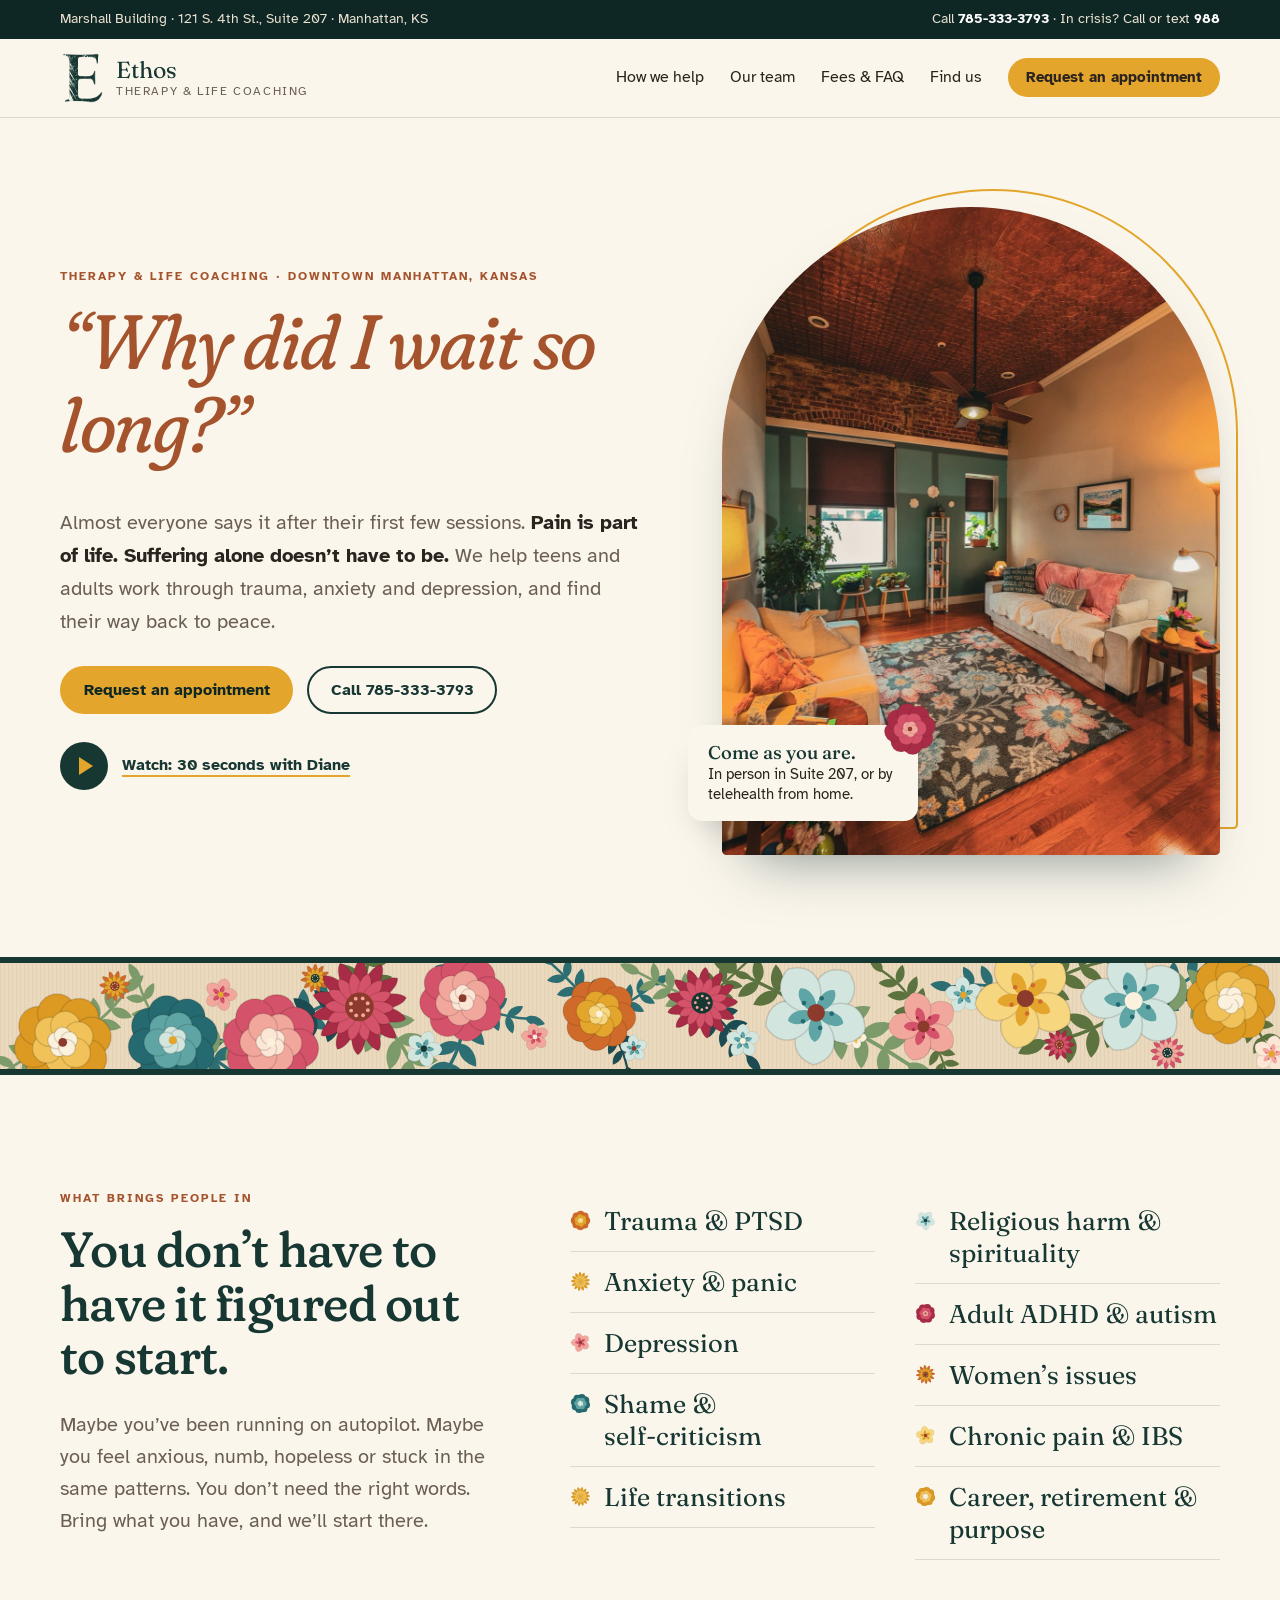
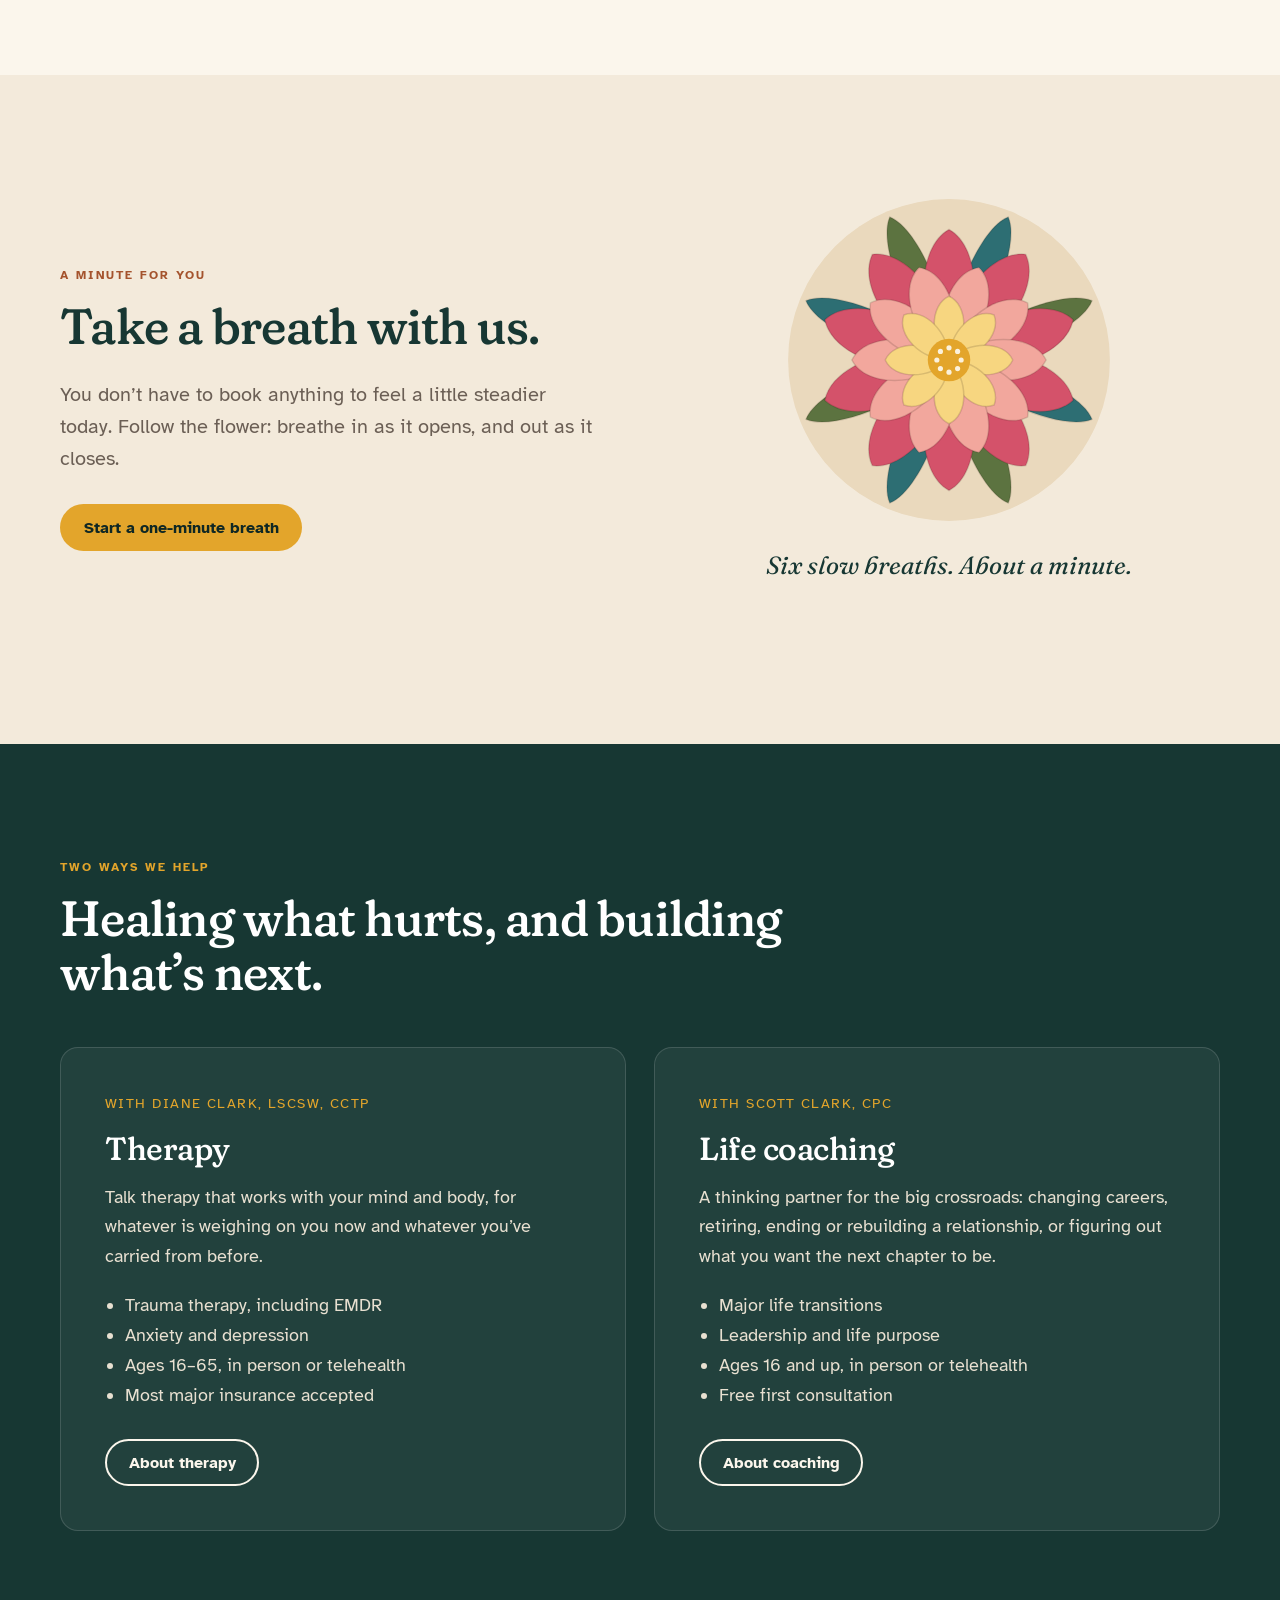
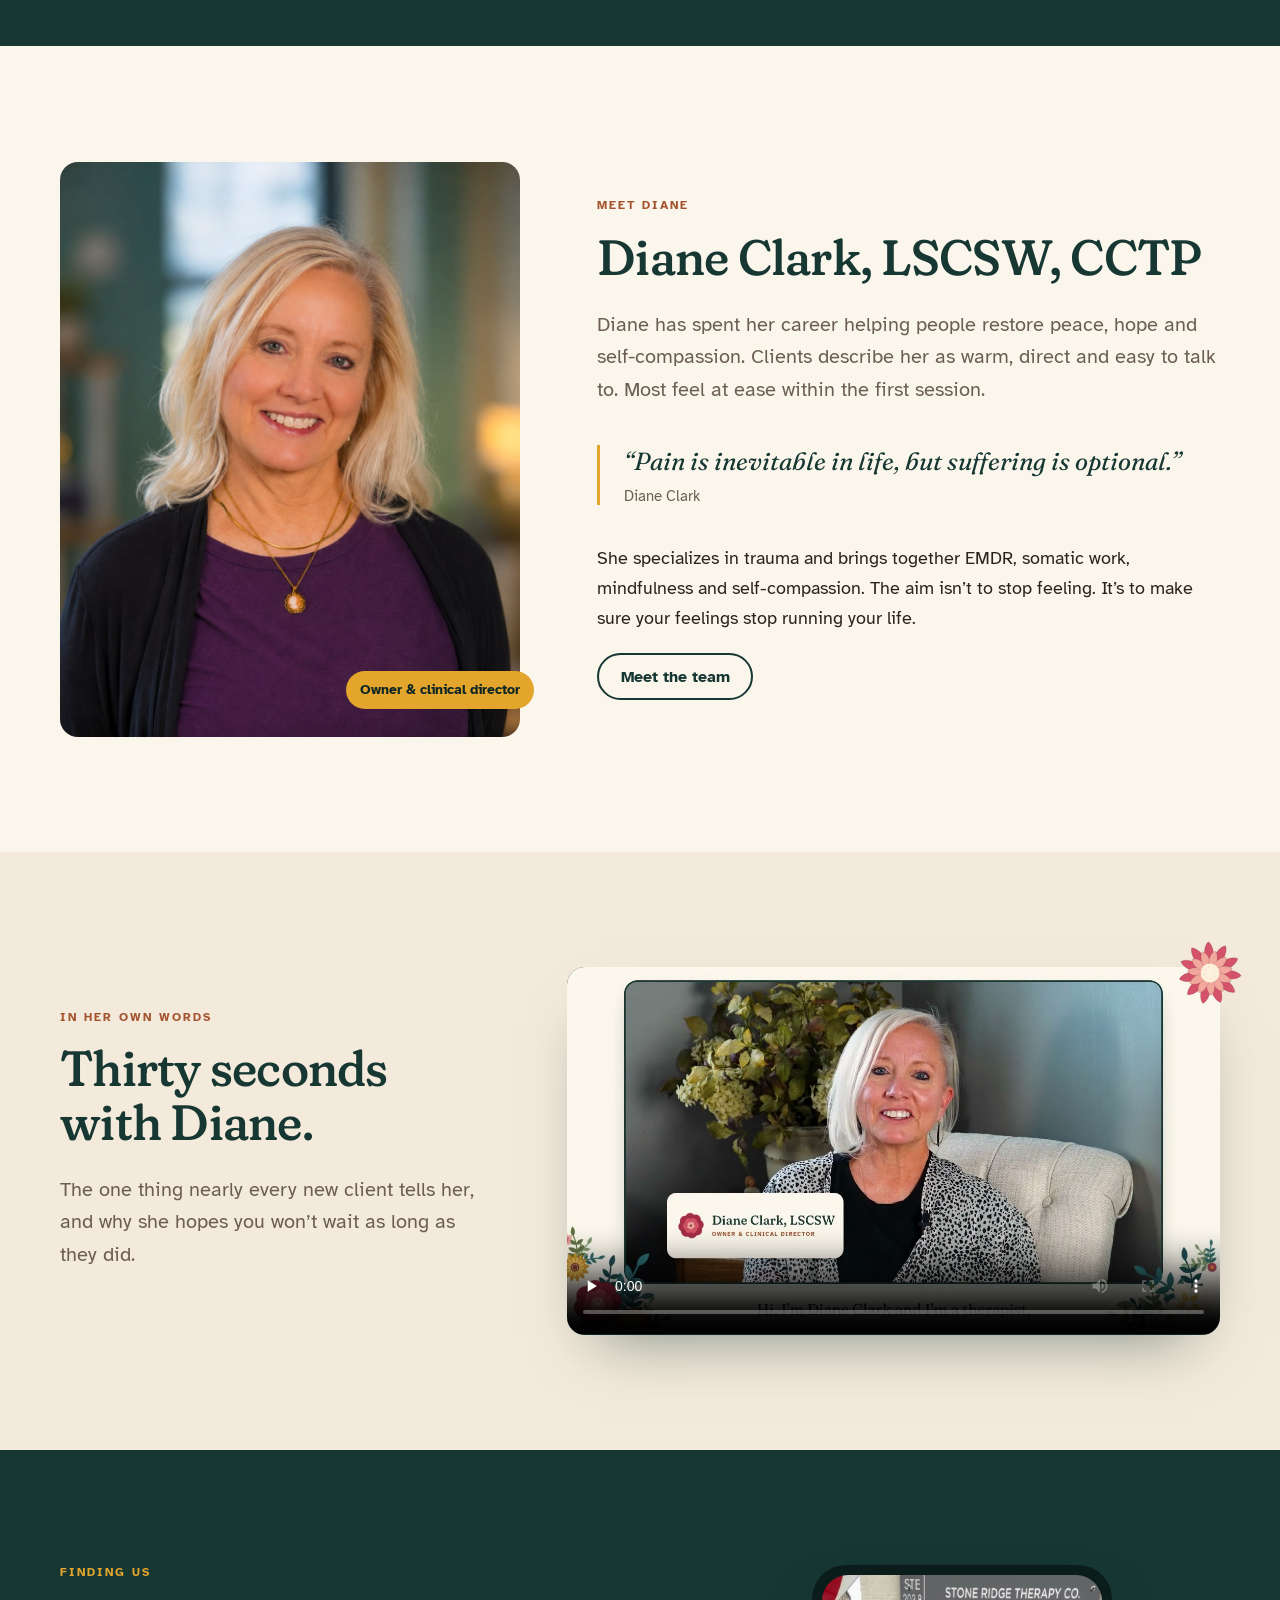
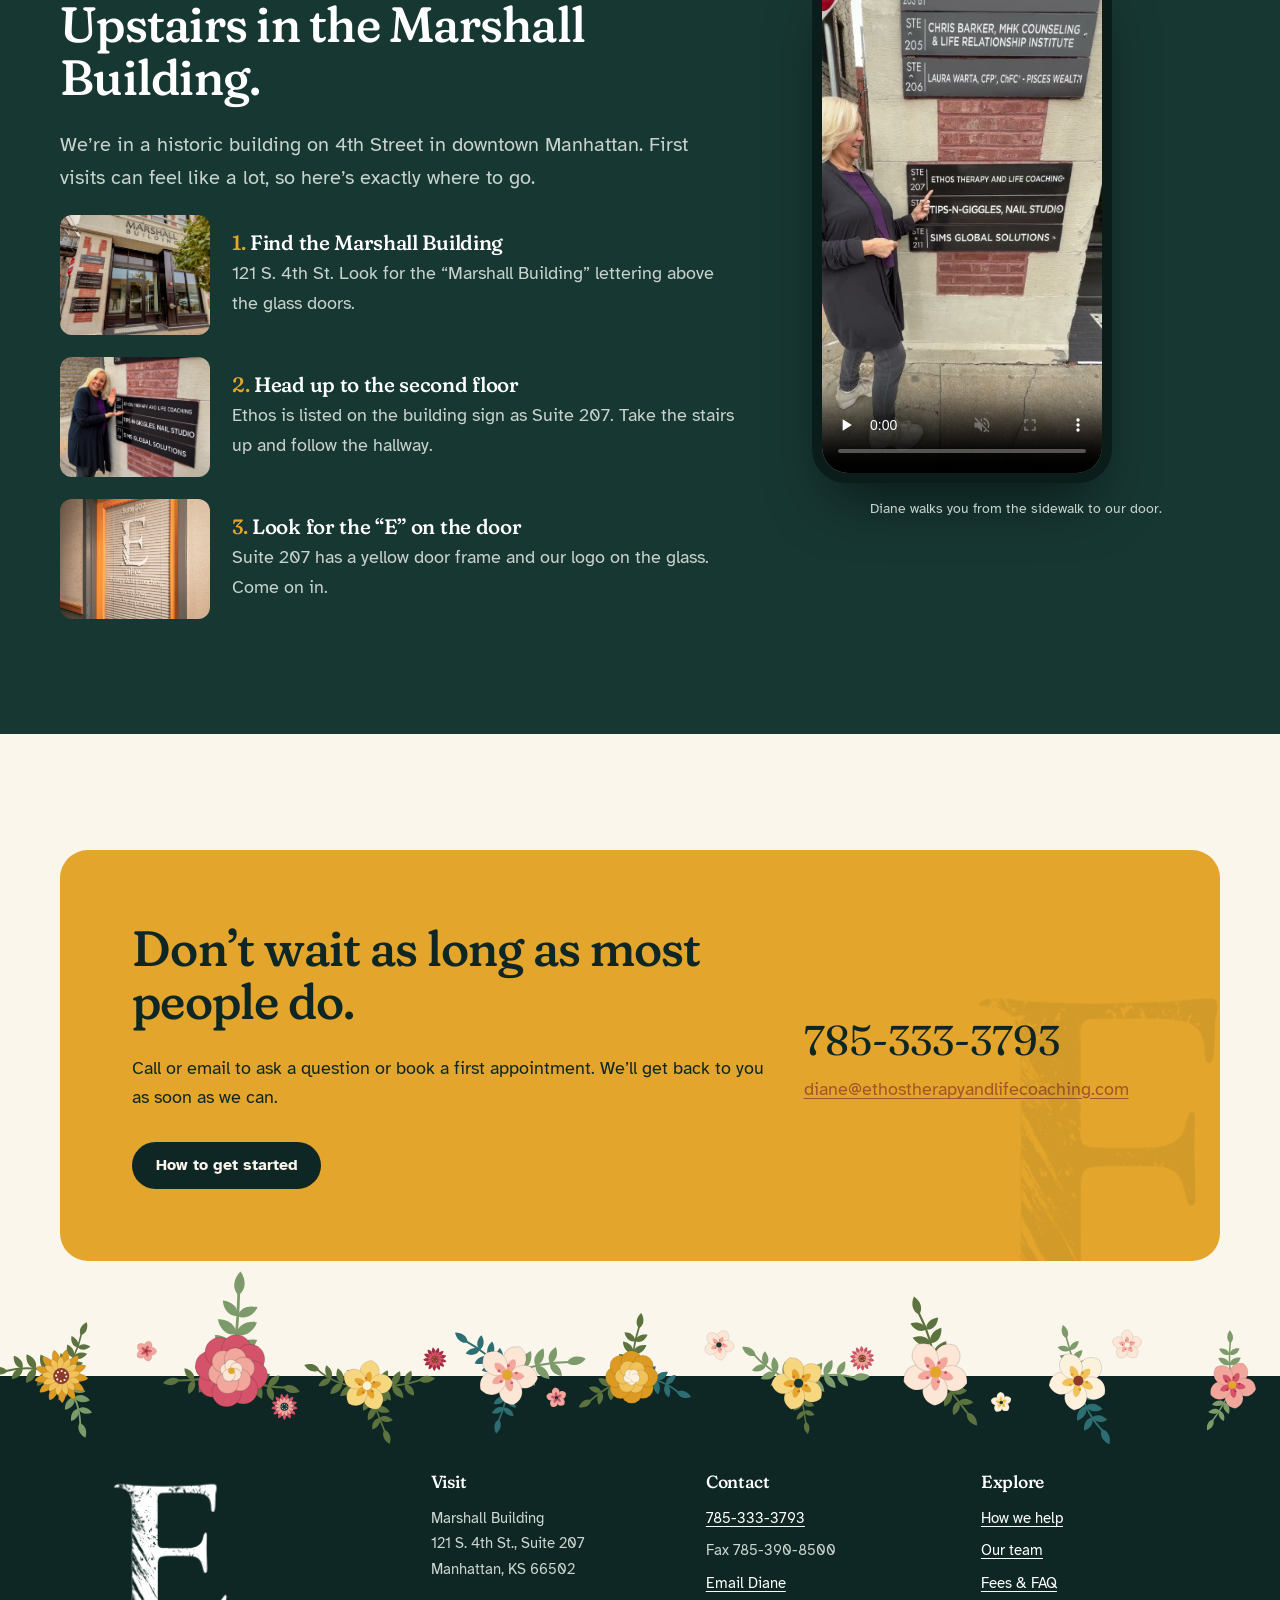
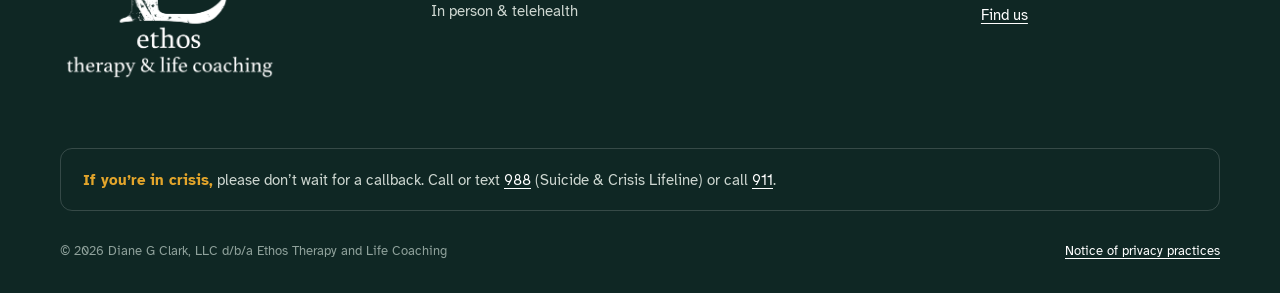
==== index.html @ 7d22bb55 "Preview update 2026-11-12 13:29" ====
<!doctype html>
<html lang="en">
<head>
<meta charset="utf-8">
<meta name="robots" content="noindex, nofollow">
<meta name="viewport" content="width=device-width, initial-scale=1">
<title>Ethos Therapy &amp; Life Coaching | Trauma, Anxiety &amp; EMDR Therapy in Manhattan, KS</title>
<meta name="description" content="Therapy and life coaching in downtown Manhattan, Kansas. Diane Clark, LSCSW, CCTP, helps teens and adults heal from trauma, anxiety and depression, in person or by telehealth.">
<link rel="canonical" href="https://ethos.jcg.studio/">
<meta property="og:type" content="website">
<meta property="og:site_name" content="Ethos Therapy &amp; Life Coaching">
<meta property="og:locale" content="en_US">
<meta property="og:url" content="https://ethos.jcg.studio/">
<meta property="og:title" content="Ethos Therapy &amp; Life Coaching | Manhattan, KS">
<meta property="og:description" content="“Why did I wait so long?” Therapy and life coaching for trauma, anxiety and depression in downtown Manhattan, Kansas. In person or by telehealth.">
<meta property="og:image" content="https://ethos.jcg.studio/assets/img/og/og-home.jpg">
<meta property="og:image:type" content="image/jpeg">
<meta property="og:image:width" content="1200">
<meta property="og:image:height" content="630">
<meta property="og:image:alt" content="A therapy room at Ethos with a floral rug, beside the words “Why did I wait so long?”">
<meta property="og:video" content="https://ethos.jcg.studio/assets/video/ethos-promo.mp4?v=2">
<meta property="og:video:secure_url" content="https://ethos.jcg.studio/assets/video/ethos-promo.mp4?v=2">
<meta property="og:video:type" content="video/mp4">
<meta property="og:video:width" content="1280">
<meta property="og:video:height" content="720">
<meta name="twitter:card" content="summary_large_image">
<meta name="twitter:title" content="Ethos Therapy &amp; Life Coaching | Manhattan, KS">
<meta name="twitter:description" content="“Why did I wait so long?” Therapy and life coaching for trauma, anxiety and depression in downtown Manhattan, Kansas. In person or by telehealth.">
<meta name="twitter:image" content="https://ethos.jcg.studio/assets/img/og/og-home.jpg">
<meta name="twitter:image:alt" content="A therapy room at Ethos with a floral rug, beside the words “Why did I wait so long?”">
<meta name="theme-color" content="#173733">
<link rel="icon" href="assets/img/favicon.png">
<link rel="preconnect" href="https://fonts.googleapis.com">
<link rel="preconnect" href="https://fonts.gstatic.com" crossorigin>
<link href="https://fonts.googleapis.com/css2?family=Atkinson+Hyperlegible:ital,wght@0,400;0,700;1,400&family=Fraunces:ital,opsz,wght,SOFT@0,9..144,300..600,100;1,9..144,300..600,100&display=swap" rel="stylesheet">
<link rel="stylesheet" href="assets/site.css?v=11">
</head>
<body>
<a class="skip" href="#main">Skip to content</a>

<div class="topbar">
  <div class="wrap">
    <span>Marshall Building · 121 S. 4th St., Suite 207 · Manhattan, KS</span>
    <span>Call <a href="tel:+17853333793">785-333-3793</a> · In crisis? Call or text <a href="tel:988">988</a></span>
  </div>
</div>

<header class="site-header">
  <div class="wrap">
    <a class="brand" href="index.html" aria-label="Ethos Therapy and Life Coaching, home">
      <span class="brand-mark" aria-hidden="true"></span>
      <span class="brand-name">Ethos<small>Therapy &amp; Life Coaching</small></span>
    </a>
    <button class="nav-toggle" aria-expanded="false" aria-controls="nav">Menu</button>
    <nav class="nav" id="nav" aria-label="Main">
      <a href="services.html">How we help</a>
      <a href="team.html">Our team</a>
      <a href="fees.html">Fees &amp; FAQ</a>
      <a href="contact.html">Find us</a>
      <a class="btn btn-primary" href="contact.html#start">Request an appointment</a>
    </nav>
  </div>
</header>

<main id="main">

<section class="hero">
  <div class="wrap">
    <div>
      <span class="eyebrow rise">Therapy &amp; life coaching · Downtown Manhattan, Kansas</span>
      <h1 class="rise d1"><span class="quote">“Why did I wait so long?”</span></h1>
      <p class="hero-sub rise d2">Almost everyone says it after their first few sessions. <strong>Pain is part of life. Suffering alone doesn’t have to be.</strong> We help teens and adults work through trauma, anxiety and depression, and find their way back to peace.</p>
      <div class="btn-row rise d3">
        <a class="btn btn-primary" href="contact.html#start">Request an appointment</a>
        <a class="btn btn-ghost" href="tel:+17853333793">Call 785-333-3793</a>
      </div>
      <button class="watch rise d4" type="button" data-watch aria-haspopup="dialog">
        <span class="watch-icon" aria-hidden="true"></span>
        <span class="watch-label">Watch: 30 seconds with Diane</span>
      </button>
    </div>
    <div class="hero-media rise d4">
      <div class="arch-wrap">
        <div class="arch"><img src="assets/img/room-teal.jpg" alt="A therapy room at Ethos with green walls, a copper tin ceiling, exposed brick and a floral rug" width="1067" height="1600"></div>
        <div class="hero-badge"><span class="garden garden-pin" data-garden="flower" data-seed="6" data-flower="rose" role="presentation"></span><b>Come as you are.</b>In person in Suite 207, or by telehealth from home.</div>
      </div>
    </div>
  </div>
</section>

<div class="rug garden" data-garden="band" data-seed="4" role="presentation"></div>

<section>
  <div class="wrap concerns">
    <div>
      <span class="eyebrow">What brings people in</span>
      <h2>You don’t have to have it figured out to start.</h2>
      <p class="lede">Maybe you’ve been running on autopilot. Maybe you feel anxious, numb, hopeless or stuck in the same patterns. You don’t need the right words. Bring what you have, and we’ll start there.</p>
    </div>
    <ul class="concern-list" data-garden-bullets>
      <li>Trauma &amp; PTSD</li>
      <li>Anxiety &amp; panic</li>
      <li>Depression</li>
      <li><span>Shame &amp; <span class="nowrap">self-criticism</span></span></li>
      <li>Life transitions</li>
      <li>Religious harm &amp; spirituality</li>
      <li>Adult ADHD &amp; autism</li>
      <li>Women’s issues</li>
      <li>Chronic pain &amp; IBS</li>
      <li>Career, retirement &amp; purpose</li>
    </ul>
  </div>
</section>

<section class="cream" data-breath hidden>
  <div class="wrap breath">
    <div>
      <span class="eyebrow">A minute for you</span>
      <h2>Take a breath with us.</h2>
      <p class="lede">You don’t have to book anything to feel a little steadier today. Follow the flower: breathe in as it opens, and out as it closes.</p>
      <div class="btn-row"><button class="btn btn-primary" type="button" data-breath-toggle>Start a one-minute breath</button></div>
    </div>
    <div class="breath-stage">
      <div class="breath-flower" data-breath-flower></div>
      <p class="breath-cue" data-breath-cue aria-live="polite">Six slow breaths. About a minute.</p>
    </div>
  </div>
</section>

<section class="dark on-dark">
  <div class="wrap">
    <div class="section-head">
      <span class="eyebrow">Two ways we help</span>
      <h2>Healing what hurts, and building what’s next.</h2>
    </div>
    <div class="paths">
      <article class="path">
        <div class="who">With Diane Clark, LSCSW, CCTP</div>
        <h3>Therapy</h3>
        <p>Talk therapy that works with your mind and body, for whatever is weighing on you now and whatever you’ve carried from before.</p>
        <ul>
          <li>Trauma therapy, including EMDR</li>
          <li>Anxiety and depression</li>
          <li>Ages 16–65, in person or telehealth</li>
          <li>Most major insurance accepted</li>
        </ul>
        <a class="btn btn-ghost" href="services.html#therapy">About therapy</a>
      </article>
      <article class="path">
        <div class="who">With Scott Clark, CPC</div>
        <h3>Life coaching</h3>
        <p>A thinking partner for the big crossroads: changing careers, retiring, ending or rebuilding a relationship, or figuring out what you want the next chapter to be.</p>
        <ul>
          <li>Major life transitions</li>
          <li>Leadership and life purpose</li>
          <li>Ages 16 and up, in person or telehealth</li>
          <li>Free first consultation</li>
        </ul>
        <a class="btn btn-ghost" href="services.html#coaching">About coaching</a>
      </article>
    </div>
  </div>
</section>

<section>
  <div class="wrap person">
    <div class="person-photo">
      <img src="assets/img/diane.jpg" alt="Diane Clark, therapist and owner of Ethos Therapy and Life Coaching" width="1024" height="1536">
      <span class="tag">Owner &amp; clinical director</span>
    </div>
    <div>
      <span class="eyebrow">Meet Diane</span>
      <h2>Diane Clark, LSCSW, CCTP</h2>
      <p class="lede">Diane has spent her career helping people restore peace, hope and self-compassion. Clients describe her as warm, direct and easy to talk to. Most feel at ease within the first session.</p>
      <blockquote class="pull">“Pain is inevitable in life, but suffering is optional.”<cite>Diane Clark</cite></blockquote>
      <p>She specializes in trauma and brings together EMDR, somatic work, mindfulness and self-compassion. The aim isn’t to stop feeling. It’s to make sure your feelings stop running your life.</p>
      <a class="btn btn-ghost" href="team.html">Meet the team</a>
    </div>
  </div>
</section>

<section class="cream">
  <div class="wrap film">
    <div>
      <span class="eyebrow">In her own words</span>
      <h2>Thirty seconds with Diane.</h2>
      <p class="lede">The one thing nearly every new client tells her, and why she hopes you won’t wait as long as they did.</p>
    </div>
    <div class="film-frame">
      <span class="garden garden-pin" data-garden="flower" data-seed="16" data-flower="daisy" role="presentation"></span>
      <video src="assets/video/ethos-promo.mp4?v=2" poster="assets/img/promo-poster.jpg?v=2" controls playsinline preload="none" width="1280" height="720" aria-label="Video: Diane Clark on why people wait too long to start therapy. Captioned."></video>
    </div>
  </div>
</section>

<section class="dark on-dark" id="find">
  <div class="wrap find">
    <div>
      <span class="eyebrow">Finding us</span>
      <h2>Upstairs in the Marshall Building.</h2>
      <p class="lede">We’re in a historic building on 4th Street in downtown Manhattan. First visits can feel like a lot, so here’s exactly where to go.</p>
      <ol class="steps">
        <li><img src="assets/img/exterior.jpg" alt="The Marshall Building entrance at 121 S. 4th Street" loading="lazy"><div><h3>Find the Marshall Building</h3><p>121 S. 4th St. Look for the “Marshall Building” lettering above the glass doors.</p></div></li>
        <li><img src="assets/img/diane-sign.jpg" alt="Diane pointing to the Ethos Therapy sign for Suite 207 on the building" loading="lazy"><div><h3>Head up to the second floor</h3><p>Ethos is listed on the building sign as Suite 207. Take the stairs up and follow the hallway.</p></div></li>
        <li><img src="assets/img/suite-door.jpg" alt="The Suite 207 door with the Ethos E logo on the glass" loading="lazy"><div><h3>Look for the “E” on the door</h3><p>Suite 207 has a yellow door frame and our logo on the glass. Come on in.</p></div></li>
      </ol>
    </div>
    <div>
      <div class="phone"><video src="assets/video/finding-us.mp4" poster="assets/img/finding-us-poster.jpg" controls muted playsinline preload="none" aria-label="Video: Diane walks from the street to Suite 207"></video></div>
      <p class="phone-cap">Diane walks you from the sidewalk to our door.</p>
    </div>
  </div>
</section>

<section>
  <div class="wrap">
    <div class="cta">
      <div>
        <h2>Don’t wait as long as most people do.</h2>
        <p>Call or email to ask a question or book a first appointment. We’ll get back to you as soon as we can.</p>
        <div class="btn-row"><a class="btn btn-primary" href="contact.html#start">How to get started</a></div>
      </div>
      <div>
        <a class="big-phone" href="tel:+17853333793">785-333-3793</a>
        <a href="mailto:diane@ethostherapyandlifecoaching.com">diane@ethostherapyandlifecoaching.com</a>
      </div>
    </div>
  </div>
</section>

</main>

<dialog class="lightbox" id="film-dialog" aria-label="Video: thirty seconds with Diane">
  <button class="lightbox-close" type="button" aria-label="Close video">Close ✕</button>
  <video src="assets/video/ethos-promo.mp4?v=2" poster="assets/img/promo-poster.jpg?v=2" controls playsinline preload="none" width="1280" height="720"></video>
</dialog>

<footer class="site-footer">
  <div class="garden garden-edge" data-garden="edge" data-seed="12" role="presentation"></div>
  <div class="wrap">
    <div class="footer-grid">
      <div>
        <div class="footer-logo" role="img" aria-label="Ethos Therapy and Life Coaching"></div>
      </div>
      <div>
        <h4>Visit</h4>
        <p>Marshall Building<br>121 S. 4th St., Suite 207<br>Manhattan, KS 66502</p>
        <p>In person &amp; telehealth</p>
      </div>
      <div>
        <h4>Contact</h4>
        <ul>
          <li><a href="tel:+17853333793">785-333-3793</a></li>
          <li>Fax 785-390-8500</li>
          <li><a href="mailto:diane@ethostherapyandlifecoaching.com">Email Diane</a></li>
        </ul>
      </div>
      <div>
        <h4>Explore</h4>
        <ul>
          <li><a href="services.html">How we help</a></li>
          <li><a href="team.html">Our team</a></li>
          <li><a href="fees.html">Fees &amp; FAQ</a></li>
          <li><a href="contact.html">Find us</a></li>
        </ul>
      </div>
    </div>
    <div class="crisis"><strong>If you’re in crisis,</strong> please don’t wait for a callback. Call or text <a href="tel:988">988</a> (Suicide &amp; Crisis Lifeline) or call <a href="tel:911">911</a>.</div>
    <div class="legal">
      <span>© 2026 Diane G Clark, LLC d/b/a Ethos Therapy and Life Coaching</span>
      <a href="assets/docs/notice-of-privacy-practices.pdf">Notice of privacy practices</a>
    </div>
  </div>
</footer>

<div class="callbar">
  <a class="btn btn-ghost" href="tel:+17853333793">Call</a>
  <a class="btn btn-primary" href="contact.html#start">Request an appointment</a>
</div>

<script src="assets/garden.js?v=2" defer></script>
<script src="assets/site.js?v=1" defer></script>
<script>
  const t = document.querySelector('.nav-toggle'), n = document.getElementById('nav');
  t.addEventListener('click', () => { const o = n.classList.toggle('open'); t.setAttribute('aria-expanded', o); });
  const dlg = document.getElementById('film-dialog'), film = dlg.querySelector('video');
  document.querySelector('[data-watch]').addEventListener('click', () => { dlg.showModal(); film.play(); });
  dlg.addEventListener('click', (e) => { if (e.target === dlg || e.target.closest('.lightbox-close')) dlg.close(); });
  dlg.addEventListener('close', () => { film.pause(); film.currentTime = 0; });
</script>
</body>
</html>
---- assets/site.css ----
/* Ethos Therapy & Life Coaching
   Palette pulled from Suite 207: green walls, honey wood, copper tin ceiling,
   brick, and the marigold pillows on the floral rug. */
:root {
  --green: #25514b;
  --green-deep: #173733;
  --green-ink: #0f2724;
  --paper: #fbf6ec;
  --cream: #f3eadb;
  --sand: #e6d8c1;
  --copper: #a4532d;
  --brick: #8c3a2b;
  --marigold: #e3a52b;
  --ink: #2b231e;
  --muted: #6b5f55;
  --line: rgba(43, 35, 30, .14);
  --serif: "Fraunces", Georgia, serif;
  --sans: "Atkinson Hyperlegible", system-ui, sans-serif;
  --wrap: 1160px;
  --radius: 18px;
}

*, *::before, *::after { box-sizing: border-box; }
html { scroll-behavior: smooth; }
body {
  margin: 0;
  background: var(--paper);
  color: var(--ink);
  font: 18px/1.65 var(--sans);
  -webkit-font-smoothing: antialiased;
}
img, video { display: block; max-width: 100%; }
a { color: var(--copper); text-underline-offset: 3px; }
a:hover { color: var(--brick); }
a[href^="mailto:"] { overflow-wrap: anywhere; }
h1, h2, h3, h4 {
  font-family: var(--serif);
  font-weight: 500;
  font-variation-settings: "SOFT" 100, "WONK" 0;
  line-height: 1.08;
  letter-spacing: -.015em;
  margin: 0 0 .5em;
  color: var(--green-deep);
}
h1 { font-size: clamp(2.6rem, 6vw, 4.9rem); }
h2 { font-size: clamp(2rem, 4vw, 3.1rem); }
h3 { font-size: 1.5rem; }
p { margin: 0 0 1.1em; }
.wrap { width: min(var(--wrap), 100% - 40px); margin-inline: auto; }
.eyebrow {
  font: 700 .78rem/1.2 var(--sans);
  letter-spacing: .16em;
  text-transform: uppercase;
  color: var(--copper);
  margin-bottom: 1.1rem;
  display: block;
}
.lede { font-size: 1.22rem; color: var(--muted); max-width: 34em; }

.nowrap { white-space: nowrap; }
em.serif, .serif-i { font-family: var(--serif); font-style: italic; }

/* Skip link + focus */
.skip { position: absolute; left: -999px; }
.skip:focus { left: 16px; top: 12px; z-index: 99; background: var(--marigold); color: var(--ink); padding: 8px 14px; border-radius: 8px; }
:focus-visible { outline: 3px solid var(--marigold); outline-offset: 3px; }

/* Top bar */
.topbar {
  background: var(--green-ink);
  color: #e9e1d2;
  font-size: .86rem;
}
.topbar .wrap { display: flex; justify-content: space-between; gap: 16px; padding: 8px 0; flex-wrap: wrap; }
.topbar a { color: #fff; text-decoration: none; font-weight: 700; }
.topbar a:hover { color: var(--marigold); }

/* Header */
.site-header {
  position: sticky; top: 0; z-index: 20;
  background: rgba(251, 246, 236, .94);
  backdrop-filter: blur(8px);
  border-bottom: 1px solid var(--line);
}
.site-header .wrap { display: flex; align-items: center; justify-content: space-between; gap: 20px; padding: 14px 0; }
.brand { display: flex; align-items: center; gap: 12px; text-decoration: none; color: var(--green-deep); }
.brand-mark {
  width: 44px; height: 50px; flex: none;
  background: var(--green-deep);
  -webkit-mask: url(img/e-mask.png) center / contain no-repeat;
          mask: url(img/e-mask.png) center / contain no-repeat;
}
.brand-name { font-family: var(--serif); font-size: 1.45rem; line-height: 1; }
.brand-name small { display: block; font-family: var(--sans); font-size: .72rem; letter-spacing: .14em; text-transform: uppercase; color: var(--muted); margin-top: 5px; }
.nav { display: flex; align-items: center; gap: 26px; }
.nav a { color: var(--ink); text-decoration: none; font-size: .98rem; }
.nav a:hover, .nav a[aria-current="page"] { color: var(--copper); }
.nav a[aria-current="page"] { text-decoration: underline; text-decoration-color: var(--marigold); text-decoration-thickness: 2px; }
.nav-toggle { display: none; }

/* Buttons */
.btn {
  display: inline-flex; align-items: center; gap: .55em;
  padding: .85em 1.35em;
  border-radius: 999px;
  font: 700 1rem/1 var(--sans);
  text-decoration: none;
  border: 2px solid transparent;
  transition: transform .2s ease, background .2s ease, color .2s ease;
}
.btn:hover { transform: translateY(-2px); }
.btn-primary { background: var(--marigold); color: var(--green-ink); }
.btn-primary:hover { background: #efb53d; color: var(--green-ink); }
.btn-ghost { border-color: currentColor; color: var(--green-deep); }
.btn-ghost:hover { background: var(--green-deep); color: var(--paper); border-color: var(--green-deep); }
.on-dark .btn-ghost { color: var(--paper); }
.on-dark .btn-ghost:hover { background: var(--paper); color: var(--green-deep); border-color: var(--paper); }
.nav .btn { padding: .7em 1.1em; font-size: .92rem; }
.btn-row { display: flex; flex-wrap: wrap; gap: 14px; margin-top: 1.8rem; }

/* Hero */
.hero { position: relative; overflow: hidden; padding: clamp(48px, 7vw, 96px) 0 clamp(56px, 8vw, 110px); }
.hero .wrap { display: grid; grid-template-columns: 1.08fr .92fr; gap: clamp(32px, 6vw, 80px); align-items: center; }
.hero h1 { font-style: italic; font-weight: 400; }
.hero h1 .quote { color: var(--copper); }
.hero-sub { font-size: 1.25rem; color: var(--muted); max-width: 30em; }
.hero-sub strong { color: var(--ink); font-weight: 700; }
.arch {
  position: relative;
  border-radius: 999px 999px var(--radius) var(--radius);
  overflow: hidden;
  aspect-ratio: 4 / 5.2;
  box-shadow: 0 30px 60px -30px rgba(23, 55, 51, .55);
}
.arch img { width: 100%; height: 100%; object-fit: cover; }
.arch-wrap { position: relative; }
.arch-wrap::before {
  content: ""; position: absolute; inset: -18px -18px 26px 26px;
  border: 2px solid var(--marigold);
  border-radius: 999px 999px var(--radius) var(--radius);
  z-index: -1;
}
.hero-badge {
  position: absolute; left: -34px; bottom: 34px;
  background: var(--paper);
  border-radius: 14px;
  padding: 16px 20px;
  box-shadow: 0 18px 40px -20px rgba(0,0,0,.35);
  font-size: .92rem; line-height: 1.35; max-width: 230px;
}
.hero-badge b { display: block; font-family: var(--serif); font-weight: 500; font-size: 1.15rem; color: var(--green-deep); }

/* Watch button + pop-up player */
.watch {
  display: inline-flex; align-items: center; gap: 14px; margin-top: 1.5rem; padding: 4px 8px 4px 0;
  background: none; border: 0; cursor: pointer; font: 700 1rem/1.2 var(--sans); color: var(--green-deep); text-align: left;
}
.watch-icon { position: relative; flex: none; width: 48px; height: 48px; border-radius: 50%; background: var(--green-deep); display: grid; place-items: center; transition: transform .2s ease, background .2s ease; }
.watch-icon::before { content: ""; margin-left: 4px; border-left: 14px solid var(--marigold); border-block: 9px solid transparent; }
.watch-icon::after { content: ""; position: absolute; inset: 0; border-radius: 50%; border: 2px solid var(--marigold); opacity: 0; }
.watch-label { text-decoration: underline; text-decoration-color: var(--marigold); text-decoration-thickness: 2px; text-underline-offset: 5px; }
.watch:hover .watch-icon { transform: scale(1.08); background: var(--green); }
.lightbox { border: 0; padding: 0; background: transparent; width: min(1100px, 92vw); max-width: none; overflow: visible; }
.lightbox::backdrop { background: rgba(15, 39, 36, .84); backdrop-filter: blur(4px); }
.lightbox video { width: 100%; height: auto; aspect-ratio: 16 / 9; border-radius: var(--radius); background: var(--green-ink); }
.lightbox-close { position: absolute; right: 0; top: -46px; padding: 8px 4px; background: none; border: 0; color: #fff; font: 700 1rem var(--sans); cursor: pointer; }
.lightbox-close:hover { color: var(--marigold); }

/* Load-in */
@media (prefers-reduced-motion: no-preference) {
  .rise { opacity: 0; transform: translateY(18px); animation: rise .9s cubic-bezier(.2,.7,.2,1) forwards; }
  .rise.d1 { animation-delay: .08s; } .rise.d2 { animation-delay: .18s; }
  .rise.d3 { animation-delay: .3s; }  .rise.d4 { animation-delay: .45s; }
  @keyframes rise { to { opacity: 1; transform: none; } }
  .watch-icon::after { animation: watch-ring 2.6s ease-out 1.4s infinite; }
  @keyframes watch-ring { 0% { opacity: .9; transform: scale(1); } 70%, 100% { opacity: 0; transform: scale(1.55); } }
}

/* The garden: flowers drawn in code (assets/garden.js), inspired by the office's floral rug */
.garden svg { display: block; width: 100%; height: 100%; overflow: visible; }
.garden .g-bloom, .garden .g-sway, .garden .g-spin { transform-origin: 0 0; }
.garden .g-flower { cursor: pointer; }
@media (prefers-reduced-motion: no-preference) {
  .garden .g-bloom { transform: scale(0) rotate(-70deg); transition: transform 1s cubic-bezier(.34, 1.4, .64, 1) var(--d, 0ms); }
  .garden.in .g-bloom { transform: none; }
  .garden .g-sway { animation: g-sway var(--t, 8s) ease-in-out infinite alternate; }
  .garden .g-flower .g-spin { transition: transform .9s cubic-bezier(.34, 1.4, .64, 1); }
  .garden .g-flower:hover .g-spin, .garden .g-flower.twirl .g-spin { transform: rotate(72deg) scale(1.14); }
  .garden .g-lean { transition: transform .6s cubic-bezier(.2, .7, .2, 1); }
  .garden .g-new .g-bloom { animation: g-pop .9s cubic-bezier(.34, 1.4, .64, 1) both; }
  @keyframes g-pop { from { transform: scale(0) rotate(-70deg); } }
  @keyframes g-sway { from { transform: rotate(calc(var(--a, 4deg) * -1)); } to { transform: rotate(var(--a, 4deg)); } }
}
/* A strip of rug between sections */
.rug {
  position: relative; cursor: pointer;
  height: 118px; overflow: hidden;
  background: #ead9bd repeating-linear-gradient(90deg, rgba(90, 60, 30, .05) 0 1px, transparent 1px 4px);
  border-block: 6px solid var(--green-deep);
}
@media (hover: hover) {
  .rug::after {
    content: "Click to plant a flower"; position: absolute; right: 14px; bottom: 10px; pointer-events: none;
    background: var(--green-deep); color: #fff; font: 700 .7rem/1 var(--sans); letter-spacing: .1em; text-transform: uppercase;
    padding: 7px 11px; border-radius: 999px; opacity: 0; transition: opacity .25s ease;
  }
  .rug:hover::after { opacity: .92; }
}
/* Flowers along the top edge of the footer */
.garden-edge { position: absolute; left: 0; right: 0; top: -46px; height: 92px; overflow-x: clip; pointer-events: none; }
.garden-edge .g-flower { pointer-events: auto; }
/* A posy in the corner of inner-page heroes */
.garden-corner { position: absolute; right: max(12px, calc((100% - var(--wrap)) / 2 - 40px)); bottom: -6px; width: clamp(200px, 26vw, 330px); aspect-ratio: 1; }
/* Single flowers */
.garden-pin { position: absolute; right: -20px; top: -24px; width: 56px; height: 56px; }
.concern-list li { display: flex; align-items: flex-start; gap: .5em; }
.garden-bullet { flex: none; width: .82em; height: .82em; margin-top: .21em; }
.garden-bullet .g-bloom { --d: calc(var(--i, 0) * 70ms); }

/* Sections */
section { padding: clamp(64px, 9vw, 120px) 0; }
.section-head { max-width: 760px; margin-bottom: 48px; }
.dark { background: var(--green-deep); color: #e8e0d1; }
.dark h2, .dark h3 { color: #fff; }
.dark .eyebrow { color: var(--marigold); }
.dark .lede { color: #c9d3cd; }
.dark a:not(.btn) { color: var(--marigold); }
.cream { background: var(--cream); }

/* Concerns list */
.concerns { display: grid; grid-template-columns: .8fr 1.2fr; gap: clamp(32px, 6vw, 90px); align-items: start; }
.concern-list { list-style: none; margin: 0; padding: 0; columns: 2; column-gap: 40px; }
.concern-list li {
  font-family: var(--serif); font-size: clamp(1.25rem, 2.1vw, 1.6rem); line-height: 1.25;
  padding: 14px 0; border-bottom: 1px solid var(--line); break-inside: avoid; color: var(--green-deep);
}

/* Two paths */
.paths { display: grid; grid-template-columns: 1fr 1fr; gap: 28px; }
.path {
  background: rgba(255,255,255,.05);
  border: 1px solid rgba(255,255,255,.14);
  border-radius: var(--radius);
  padding: clamp(28px, 4vw, 44px);
  display: flex; flex-direction: column;
}
.path h3 { font-size: 2rem; }
.path .who { font-size: .9rem; letter-spacing: .1em; text-transform: uppercase; color: var(--marigold); margin-bottom: 1rem; }
.path ul { padding-left: 1.1em; margin: 0 0 1.6em; }
.path .btn { margin-top: auto; align-self: flex-start; }

/* Person feature */
.person { display: grid; grid-template-columns: .85fr 1.15fr; gap: clamp(32px, 6vw, 80px); align-items: center; }
.person.flip { grid-template-columns: 1.15fr .85fr; }
.person.flip .person-photo { order: 2; }
.person-photo { position: relative; }
.person-photo img { border-radius: var(--radius); width: 100%; height: auto; aspect-ratio: 4/5; object-fit: cover; object-position: center 20%; }
.person-photo .tag {
  position: absolute; right: -14px; bottom: 28px; background: var(--marigold); color: var(--green-ink);
  font-weight: 700; font-size: .85rem; padding: 8px 14px; border-radius: 999px;
}
blockquote.pull {
  margin: 1.6em 0; padding: 0 0 0 24px; border-left: 3px solid var(--marigold);
  font-family: var(--serif); font-style: italic; font-size: 1.55rem; line-height: 1.3; color: var(--green-deep);
}
blockquote.pull cite { display: block; margin-top: .6em; font: 400 .92rem var(--sans); font-style: normal; color: var(--muted); }
.facts { display: grid; grid-template-columns: 1fr 1fr; gap: 18px 32px; margin: 28px 0 0; padding: 0; }
.facts div { border-top: 1px solid var(--line); padding-top: 12px; }
.facts dt { font-size: .78rem; letter-spacing: .14em; text-transform: uppercase; color: var(--copper); font-weight: 700; }
.facts dd { margin: 4px 0 0; }

/* Finding us */
.find { display: grid; grid-template-columns: 1.25fr .75fr; gap: clamp(32px, 6vw, 72px); align-items: start; }
.steps { list-style: none; padding: 0; margin: 0; display: grid; gap: 22px; counter-reset: s; }
.steps li { display: grid; grid-template-columns: 150px 1fr; gap: 22px; align-items: center; counter-increment: s; }
.steps img { width: 150px; height: 120px; object-fit: cover; border-radius: 12px; }
.steps h3 { font-size: 1.3rem; margin-bottom: .25em; }
.steps h3::before { content: counter(s) ". "; color: var(--marigold); }
.steps p { margin: 0; color: #c9d3cd; }
.phone {
  justify-self: center;
  width: min(300px, 100%);
  border-radius: 34px; padding: 10px;
  background: #0b1d1b;
  box-shadow: 0 30px 60px -20px rgba(0,0,0,.6);
}
.phone video { border-radius: 26px; width: 100%; aspect-ratio: 9/16; object-fit: cover; background: #000; }
.phone-cap { text-align: center; font-size: .9rem; color: #c9d3cd; margin-top: 14px; }

/* Breathing flower */
.breath { display: grid; grid-template-columns: 1fr 1fr; gap: clamp(32px, 6vw, 80px); align-items: center; }
.breath-stage { text-align: center; }
.breath-flower { width: min(340px, 76vw); aspect-ratio: 1; margin-inline: auto; }
.breath-flower svg { display: block; width: 100%; height: 100%; overflow: visible; }
.breath-flower .ring, .breath-flower .halo { transform-origin: 0 0; transition: transform var(--dur, 1.5s) cubic-bezier(.45, 0, .55, 1); }
.breath-flower.closed .halo { transform: scale(.6); }
.breath-flower.closed .r0 { transform: scale(.52) rotate(-24deg); }
.breath-flower.closed .r1 { transform: scale(.4) rotate(40deg); }
.breath-flower.closed .r2 { transform: scale(.44) rotate(-50deg); }
.breath-flower.closed .r3 { transform: scale(.5) rotate(60deg); }
.breath-cue { margin: 20px 0 0; min-height: 3.2em; font: italic 400 1.55rem/1.25 var(--serif); color: var(--green-deep); }
.breath-cue small { display: block; margin-top: 6px; font: 700 .78rem/1 var(--sans); font-style: normal; letter-spacing: .14em; text-transform: uppercase; color: var(--copper); }
@media (prefers-reduced-motion: reduce) {
  .breath-flower { transition: opacity var(--dur, 1.5s) ease; }
  .breath-flower.closed { opacity: .45; }
  .breath-flower.closed .halo, .breath-flower.closed .ring { transform: none; }
}

/* Sections rise in on scroll (classes are added by site.js, so nothing hides without it) */
.js-reveal { opacity: 0; transform: translateY(26px); transition: opacity .8s ease var(--rd, 0ms), transform .9s cubic-bezier(.2, .7, .2, 1) var(--rd, 0ms); }
.js-reveal.seen { opacity: 1; transform: none; }

/* Page-to-page transitions: pages cross-fade while the header stays put */
.topbar { view-transition-name: topbar; }
.site-header { view-transition-name: site-header; }
.callbar { view-transition-name: callbar; }
@media (prefers-reduced-motion: no-preference) {
  @view-transition { navigation: auto; }
  ::view-transition-old(root) { animation: vt-out .26s ease both; }
  ::view-transition-new(root) { animation: vt-in .45s ease both; }
  @keyframes vt-out { to { opacity: 0; transform: translateY(-10px); } }
  @keyframes vt-in { from { opacity: 0; transform: translateY(14px); } }
}

/* Call bar pinned to the bottom of phone screens */
.callbar { display: none; }
@media (max-width: 700px) {
  .callbar {
    display: grid; grid-template-columns: auto 1fr; gap: 10px;
    position: fixed; left: 0; right: 0; bottom: 0; z-index: 30;
    padding: 10px 14px calc(10px + env(safe-area-inset-bottom));
    background: rgba(251, 246, 236, .96); backdrop-filter: blur(8px); border-top: 1px solid var(--line);
    transition: transform .35s ease;
  }
  .callbar .btn { justify-content: center; padding: .82em 1.1em; }
  .callbar.tucked { transform: translateY(110%); }
  footer.site-footer { padding-bottom: 104px; }
}

/* Promo film */
.film { display: grid; grid-template-columns: .8fr 1.2fr; gap: clamp(32px, 6vw, 72px); align-items: center; }
.film-frame { position: relative; }
.film-frame video { width: 100%; height: auto; aspect-ratio: 16 / 9; border-radius: var(--radius); background: var(--green-ink); box-shadow: 0 30px 60px -30px rgba(23, 55, 51, .55); }
.film-frame .garden-pin { width: 68px; height: 68px; right: -24px; top: -28px; z-index: 1; }

/* CTA band */
.cta {
  background: var(--marigold);
  color: var(--green-ink);
  border-radius: 28px;
  padding: clamp(36px, 6vw, 72px);
  display: grid; grid-template-columns: 1.3fr .7fr; gap: 32px; align-items: center;
  position: relative; overflow: hidden;
}
.cta h2 { color: var(--green-ink); }
.cta::after {
  content: ""; position: absolute; right: -40px; bottom: -70px; width: 300px; height: 340px;
  background: var(--green-ink); opacity: .08;
  -webkit-mask: url(img/e-mask.png) center / contain no-repeat;
          mask: url(img/e-mask.png) center / contain no-repeat;
}
.cta .big-phone { font-family: var(--serif); font-size: clamp(1.8rem, 3.4vw, 2.6rem); color: var(--green-ink); text-decoration: none; display: block; }
.cta .big-phone:hover { color: var(--brick); }
.cta .btn-primary { background: var(--green-ink); color: var(--paper); }
.cta .btn-primary:hover { background: var(--green); color: #fff; }

/* Inner page hero */
.page-hero { position: relative; overflow: hidden; padding: clamp(56px, 8vw, 100px) 0 clamp(40px, 5vw, 64px); border-bottom: 1px solid var(--line); }
.page-hero h1 { max-width: 15ch; }
.page-hero .lede { margin-top: 1rem; }

/* Page not found */
.lost { text-align: center; }
.lost .wrap { max-width: 760px; }
.lost h1 { font-size: clamp(2.4rem, 5vw, 4rem); }
.lost .lede { margin-inline: auto; }
.lost .btn-row { justify-content: center; }
.lost-flower { width: 112px; height: 112px; margin: 0 auto 22px; }
.lost-note { margin: 2rem 0 0; color: var(--muted); }

/* Generic content */
.prose { max-width: 720px; }
.prose h2 { margin-top: 1.6em; font-size: 2rem; }
.prose h3 { margin-top: 1.4em; }
.grid-2 { display: grid; grid-template-columns: 1fr 1fr; gap: clamp(28px, 5vw, 64px); }
.grid-3 { display: grid; grid-template-columns: repeat(3, 1fr); gap: 24px; }
.card {
  background: #fff; border: 1px solid var(--line); border-radius: var(--radius);
  padding: 30px; height: 100%;
}
.card h3 { font-size: 1.4rem; }
.card p:last-child { margin-bottom: 0; }
.approach { padding: 26px 0; border-top: 1px solid var(--line); display: grid; grid-template-columns: 260px 1fr; gap: 28px; }
.approach h3 { font-size: 1.35rem; margin: 0; }
.approach p { margin: 0; color: var(--muted); }
.price { font-family: var(--serif); font-size: 3.4rem; color: var(--green-deep); line-height: 1; }
.price small { font: 400 1rem var(--sans); color: var(--muted); }
.pill-list { list-style: none; padding: 0; margin: 0; display: flex; flex-wrap: wrap; gap: 10px; }
.pill-list li { background: var(--cream); border: 1px solid var(--sand); border-radius: 999px; padding: 6px 14px; font-size: .95rem; }
details.faq { border-top: 1px solid var(--line); padding: 20px 0; }
details.faq summary { cursor: pointer; font-family: var(--serif); font-size: 1.35rem; color: var(--green-deep); list-style: none; display: flex; justify-content: space-between; gap: 20px; }
details.faq summary::after { content: "+"; color: var(--copper); font-family: var(--sans); }
details.faq[open] summary::after { content: "–"; }
details.faq p { margin: 14px 0 0; color: var(--muted); max-width: 46em; }
.note { background: var(--cream); border-left: 4px solid var(--marigold); padding: 18px 22px; border-radius: 0 12px 12px 0; }
.photo-tall { border-radius: var(--radius); width: 100%; height: auto; aspect-ratio: 4/5; object-fit: cover; }
.map { width: 100%; aspect-ratio: 4/3; border: 0; border-radius: var(--radius); }

/* Footer */
.site-footer { position: relative; background: var(--green-ink); color: #cdd6d0; padding: 96px 0 30px; font-size: .96rem; }
.site-footer a { color: #fff; }
.site-footer a:hover { color: var(--marigold); }
.footer-grid { display: grid; grid-template-columns: 1.4fr 1fr 1fr 1fr; gap: 36px; }
.site-footer h4 { color: #fff; font-size: 1.1rem; margin-bottom: .8em; }
.site-footer ul { list-style: none; padding: 0; margin: 0; }
.site-footer li { margin-bottom: .45em; }
.footer-logo {
  width: 220px; height: 210px; background: #fff; margin-bottom: 18px;
  -webkit-mask: url(img/logo-mask.png) left center / contain no-repeat;
          mask: url(img/logo-mask.png) left center / contain no-repeat;
}
.crisis { margin-top: 48px; padding: 18px 22px; border: 1px solid rgba(255,255,255,.16); border-radius: 12px; }
.crisis strong { color: var(--marigold); }
.legal { margin-top: 30px; font-size: .82rem; color: #8fa19b; display: flex; justify-content: space-between; flex-wrap: wrap; gap: 12px; }

/* Responsive */
@media (max-width: 960px) {
  .hero .wrap, .concerns, .breath, .person, .person.flip, .find, .film, .cta, .grid-2 { grid-template-columns: 1fr; }
  .person.flip .person-photo { order: 0; }
  .hero-media { max-width: 460px; margin-inline: auto; width: 100%; }
  .hero-badge { left: 0; }
  .paths, .grid-3 { grid-template-columns: 1fr; }
  .footer-grid { grid-template-columns: 1fr 1fr; }
  .approach { grid-template-columns: 1fr; gap: 8px; }
}
@media (max-width: 860px) {
  .garden-corner { display: none; }
  .nav-toggle {
    display: inline-flex; background: none; border: 2px solid var(--green-deep); color: var(--green-deep);
    border-radius: 999px; padding: 8px 16px; font: 700 .9rem var(--sans); cursor: pointer;
  }
  .nav {
    display: none; position: absolute; left: 0; right: 0; top: 100%;
    flex-direction: column; align-items: flex-start; gap: 0;
    background: var(--paper); border-bottom: 1px solid var(--line); padding: 8px 20px 20px;
  }
  .nav.open { display: flex; }
  .nav a { padding: 12px 0; width: 100%; border-bottom: 1px solid var(--line); }
  .nav .btn { margin-top: 14px; width: auto; border-bottom: 0; }
}
@media (max-width: 600px) {
  body { font-size: 17px; }
  .concern-list { columns: 1; }
  .facts { grid-template-columns: 1fr; }
  .steps li { grid-template-columns: 96px 1fr; gap: 16px; }
  .steps img { width: 96px; height: 96px; }
  .footer-grid { grid-template-columns: 1fr; }
  .topbar .wrap { justify-content: center; text-align: center; }
  .arch-wrap::before { inset: -10px -10px 20px 20px; }
  .rug { height: 84px; }
  .film-frame .garden-pin { right: -8px; }
  .garden-edge { top: -34px; height: 68px; }
}
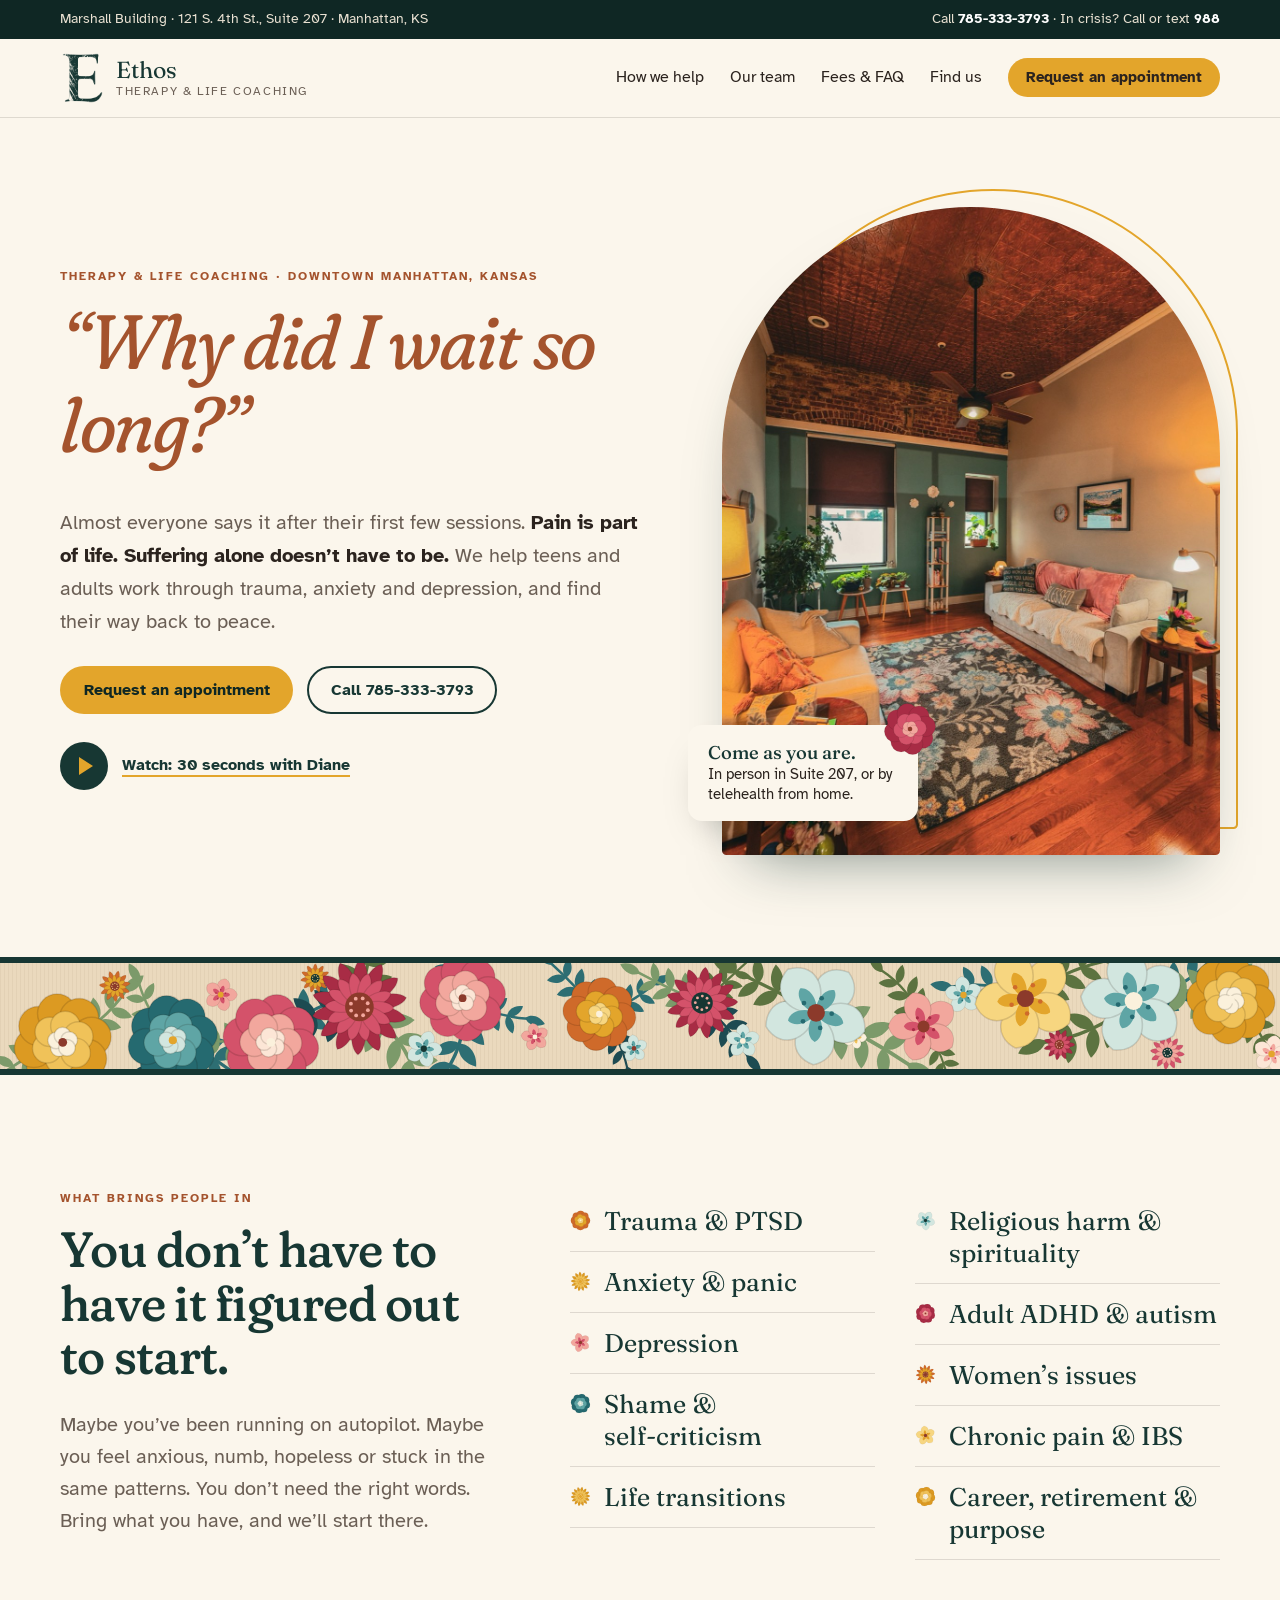
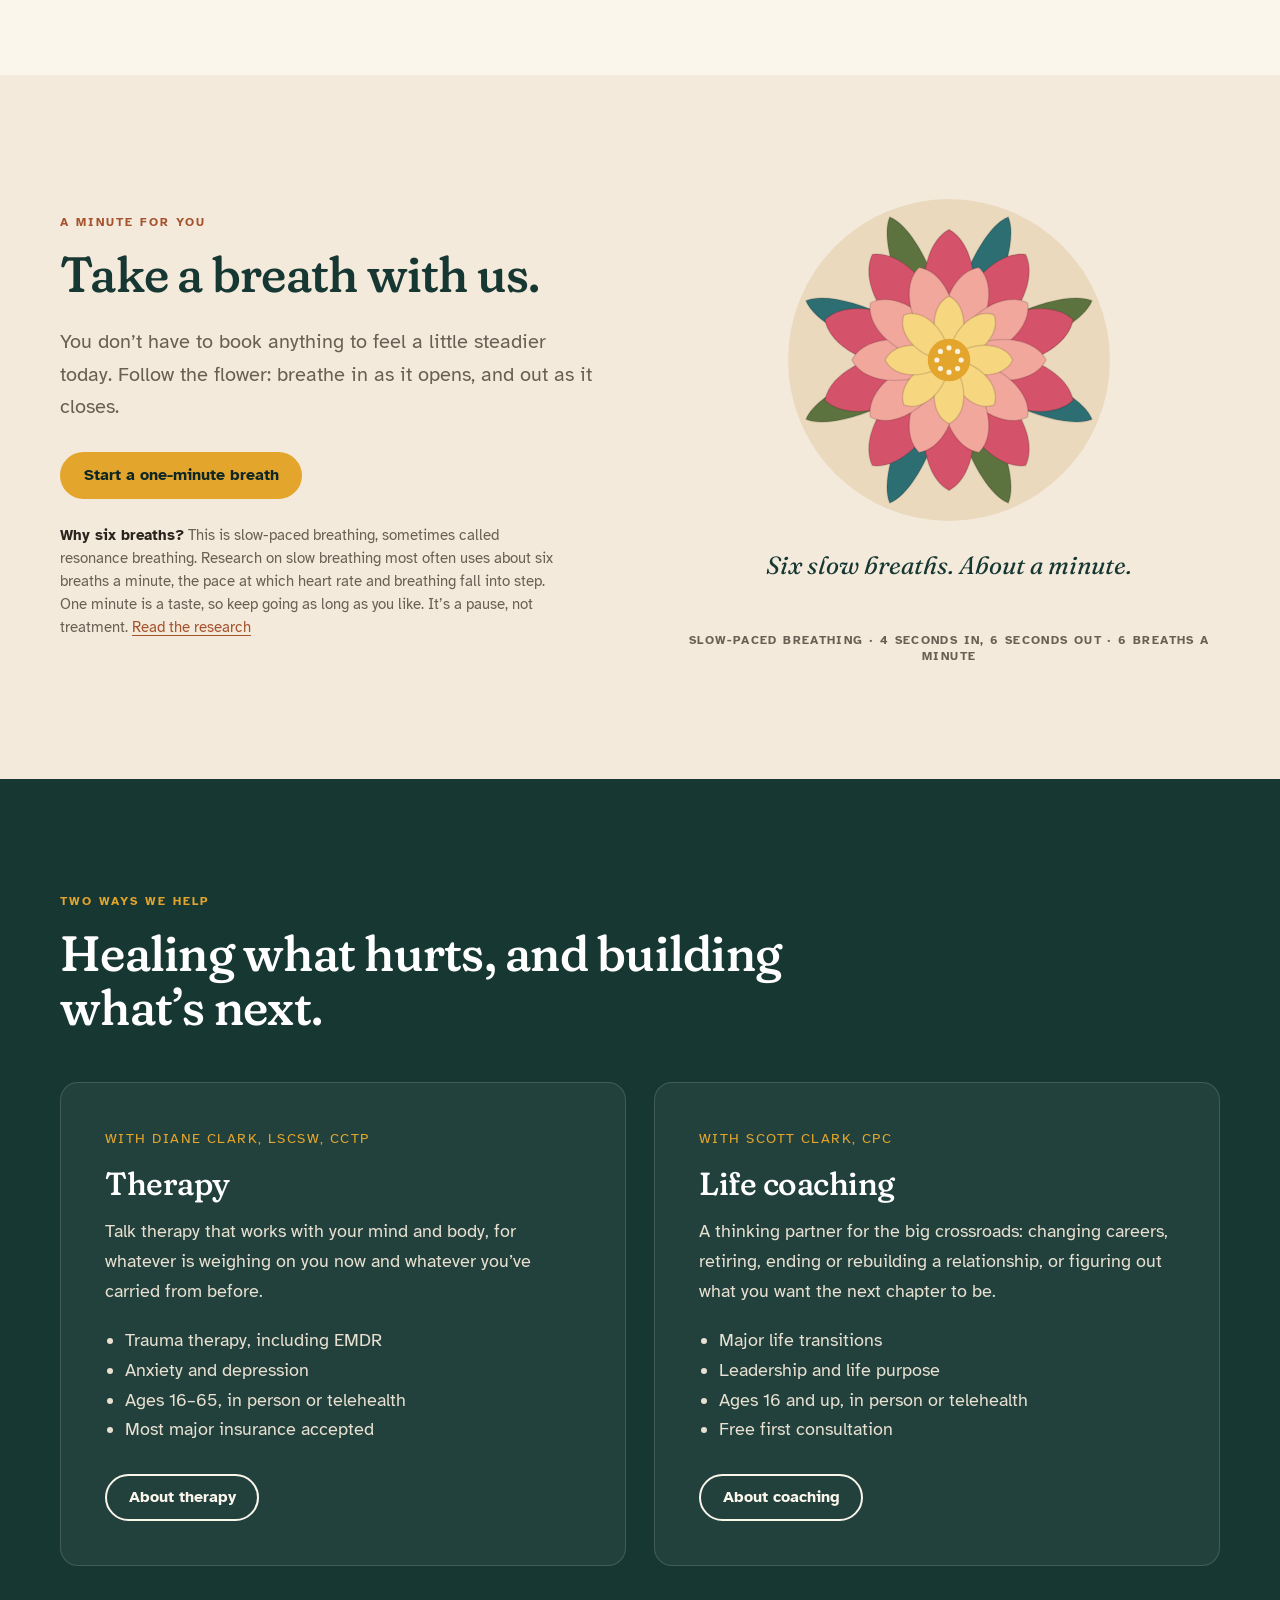
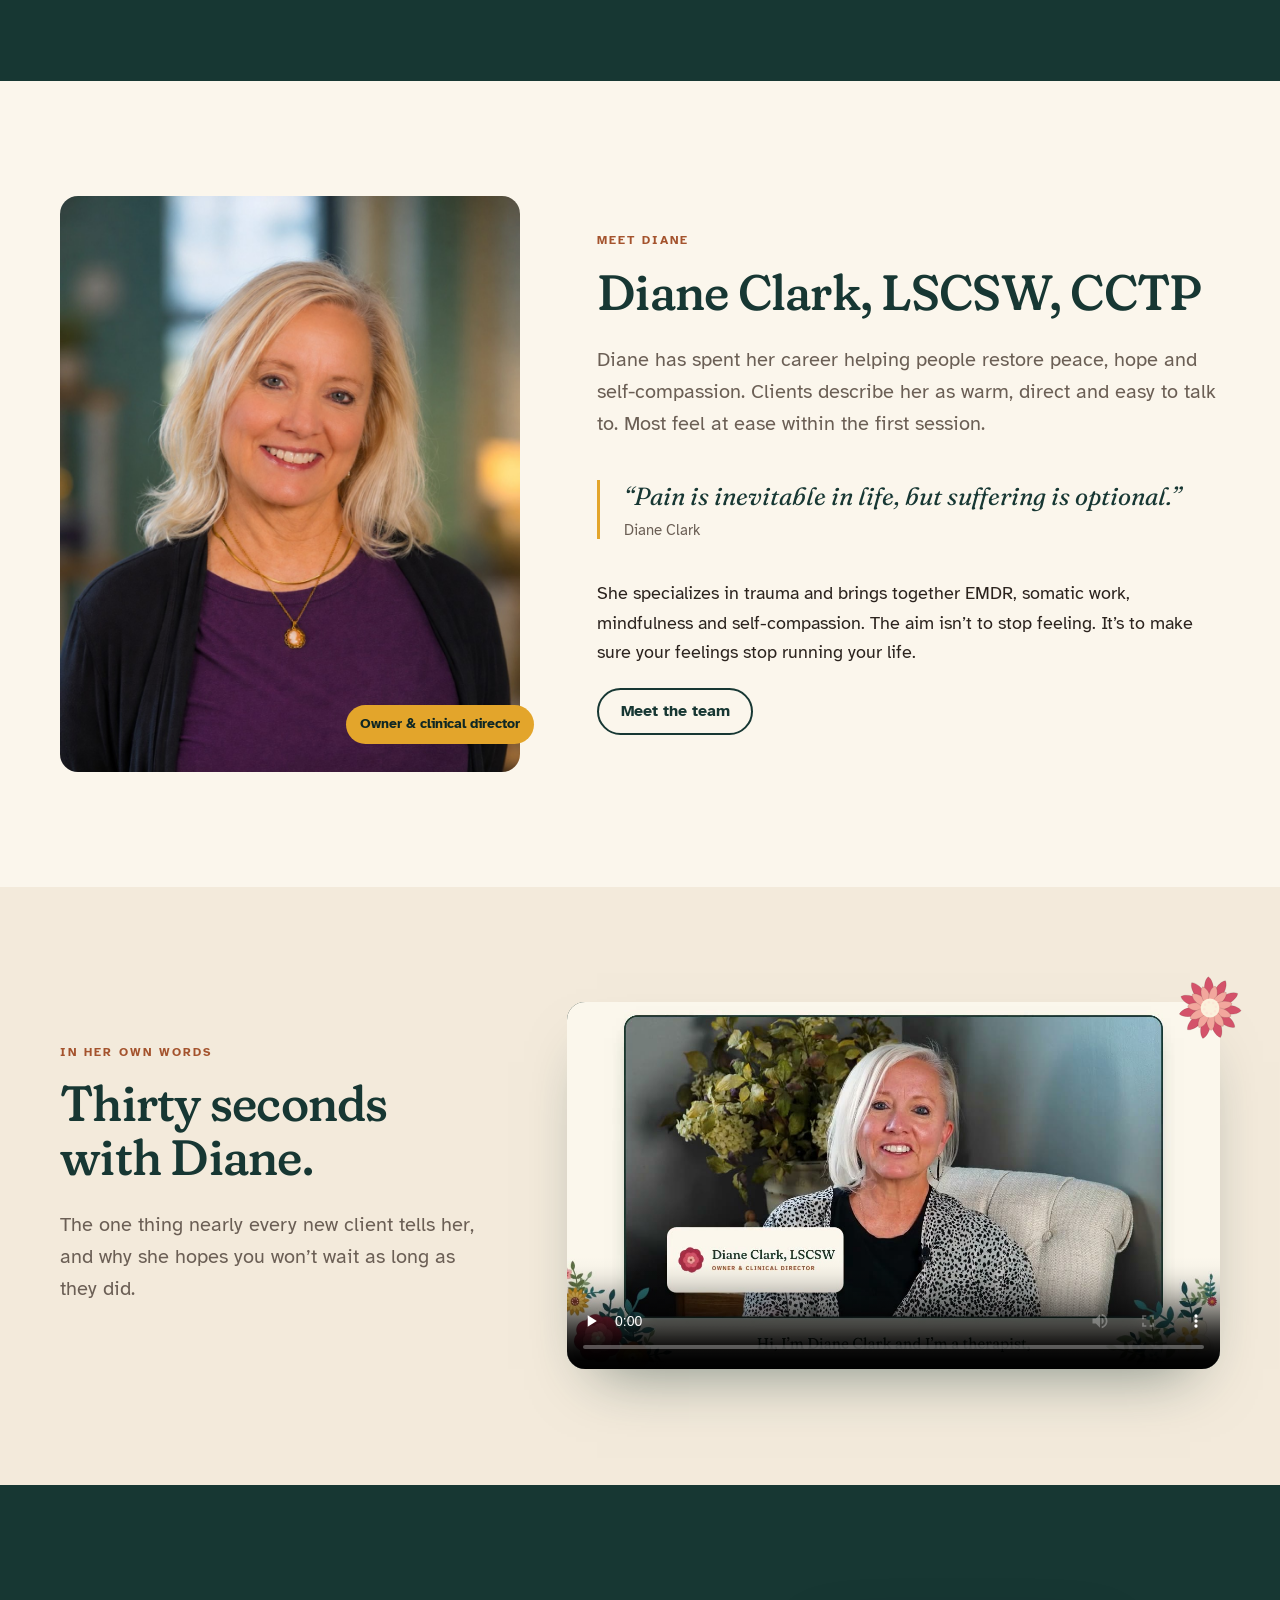
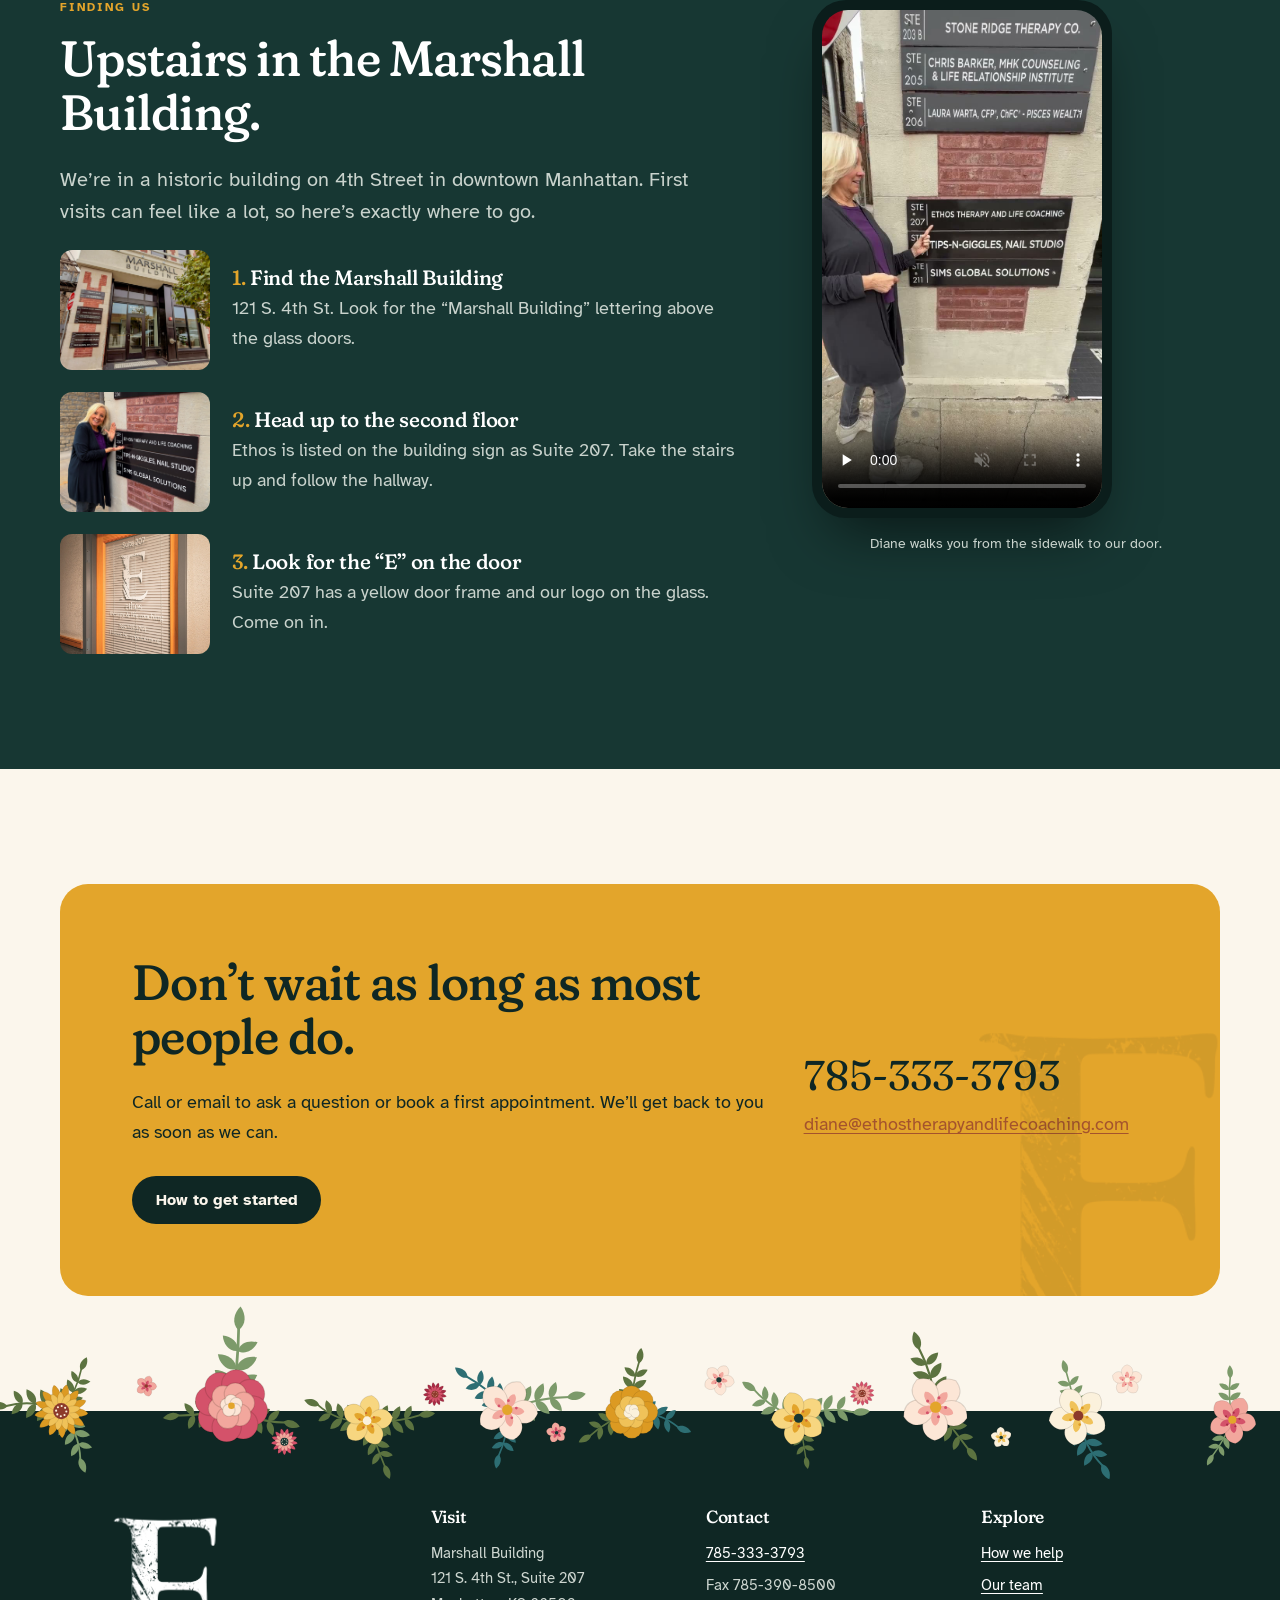
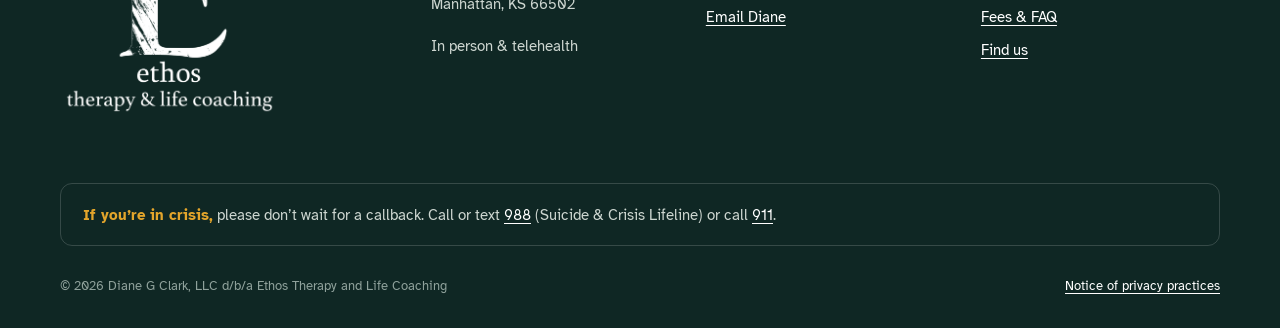
==== commit dc0084a0: "Preview update 2026-11-12 13:33" ====
--- a/index.html
+++ b/index.html
@@ -33,7 +33,7 @@
 <link rel="preconnect" href="https://fonts.googleapis.com">
 <link rel="preconnect" href="https://fonts.gstatic.com" crossorigin>
 <link href="https://fonts.googleapis.com/css2?family=Atkinson+Hyperlegible:ital,wght@0,400;0,700;1,400&family=Fraunces:ital,opsz,wght,SOFT@0,9..144,300..600,100;1,9..144,300..600,100&display=swap" rel="stylesheet">
-<link rel="stylesheet" href="assets/site.css?v=11">
+<link rel="stylesheet" href="assets/site.css?v=12">
 </head>
 <body>
 <a class="skip" href="#main">Skip to content</a>
@@ -119,10 +119,12 @@
       <h2>Take a breath with us.</h2>
       <p class="lede">You don’t have to book anything to feel a little steadier today. Follow the flower: breathe in as it opens, and out as it closes.</p>
       <div class="btn-row"><button class="btn btn-primary" type="button" data-breath-toggle>Start a one-minute breath</button></div>
+      <p class="breath-note"><strong>Why six breaths?</strong> This is slow-paced breathing, sometimes called resonance breathing. Research on slow breathing most often uses about six breaths a minute, the pace at which heart rate and breathing fall into step. One minute is a taste, so keep going as long as you like. It’s a pause, not treatment. <a href="https://www.frontiersin.org/articles/10.3389/fpsyg.2014.00756/full" target="_blank" rel="noopener">Read the research</a></p>
     </div>
     <div class="breath-stage">
       <div class="breath-flower" data-breath-flower></div>
       <p class="breath-cue" data-breath-cue aria-live="polite">Six slow breaths. About a minute.</p>
+      <p class="breath-label">Slow-paced breathing · 4 seconds in, 6 seconds out · 6 breaths a minute</p>
     </div>
   </div>
 </section>
--- a/assets/site.css
+++ b/assets/site.css
@@ -298,7 +298,10 @@
 .breath-flower.closed .r1 { transform: scale(.4) rotate(40deg); }
 .breath-flower.closed .r2 { transform: scale(.44) rotate(-50deg); }
 .breath-flower.closed .r3 { transform: scale(.5) rotate(60deg); }
-.breath-cue { margin: 20px 0 0; min-height: 3.2em; font: italic 400 1.55rem/1.25 var(--serif); color: var(--green-deep); }
+.breath-cue { margin: 20px 0 0; min-height: 2.9em; font: italic 400 1.55rem/1.25 var(--serif); color: var(--green-deep); }
+.breath-label { margin: 10px 0 0; font: 700 .72rem/1.4 var(--sans); letter-spacing: .12em; text-transform: uppercase; color: var(--muted); }
+.breath-note { margin: 1.6rem 0 0; max-width: 34em; font-size: .92rem; line-height: 1.55; color: var(--muted); }
+.breath-note strong { color: var(--ink); }
 .breath-cue small { display: block; margin-top: 6px; font: 700 .78rem/1 var(--sans); font-style: normal; letter-spacing: .14em; text-transform: uppercase; color: var(--copper); }
 @media (prefers-reduced-motion: reduce) {
   .breath-flower { transition: opacity var(--dur, 1.5s) ease; }
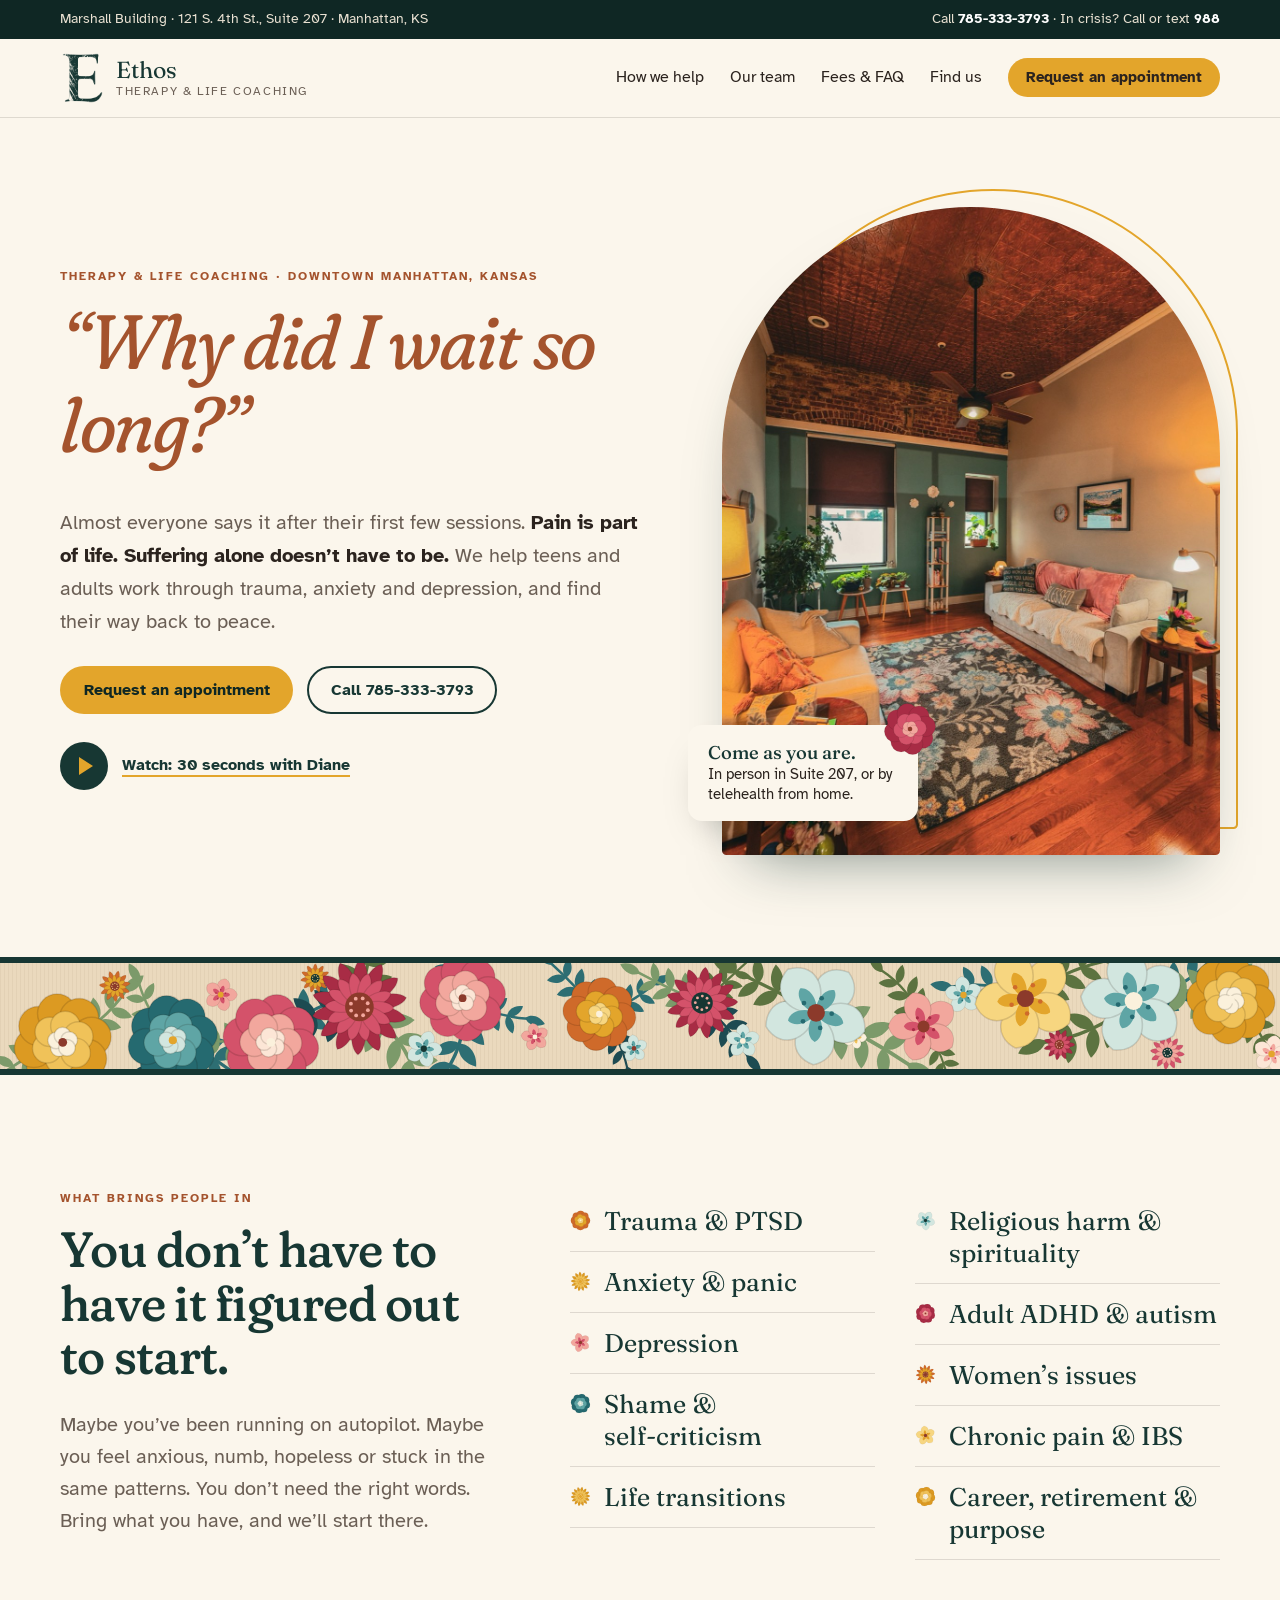
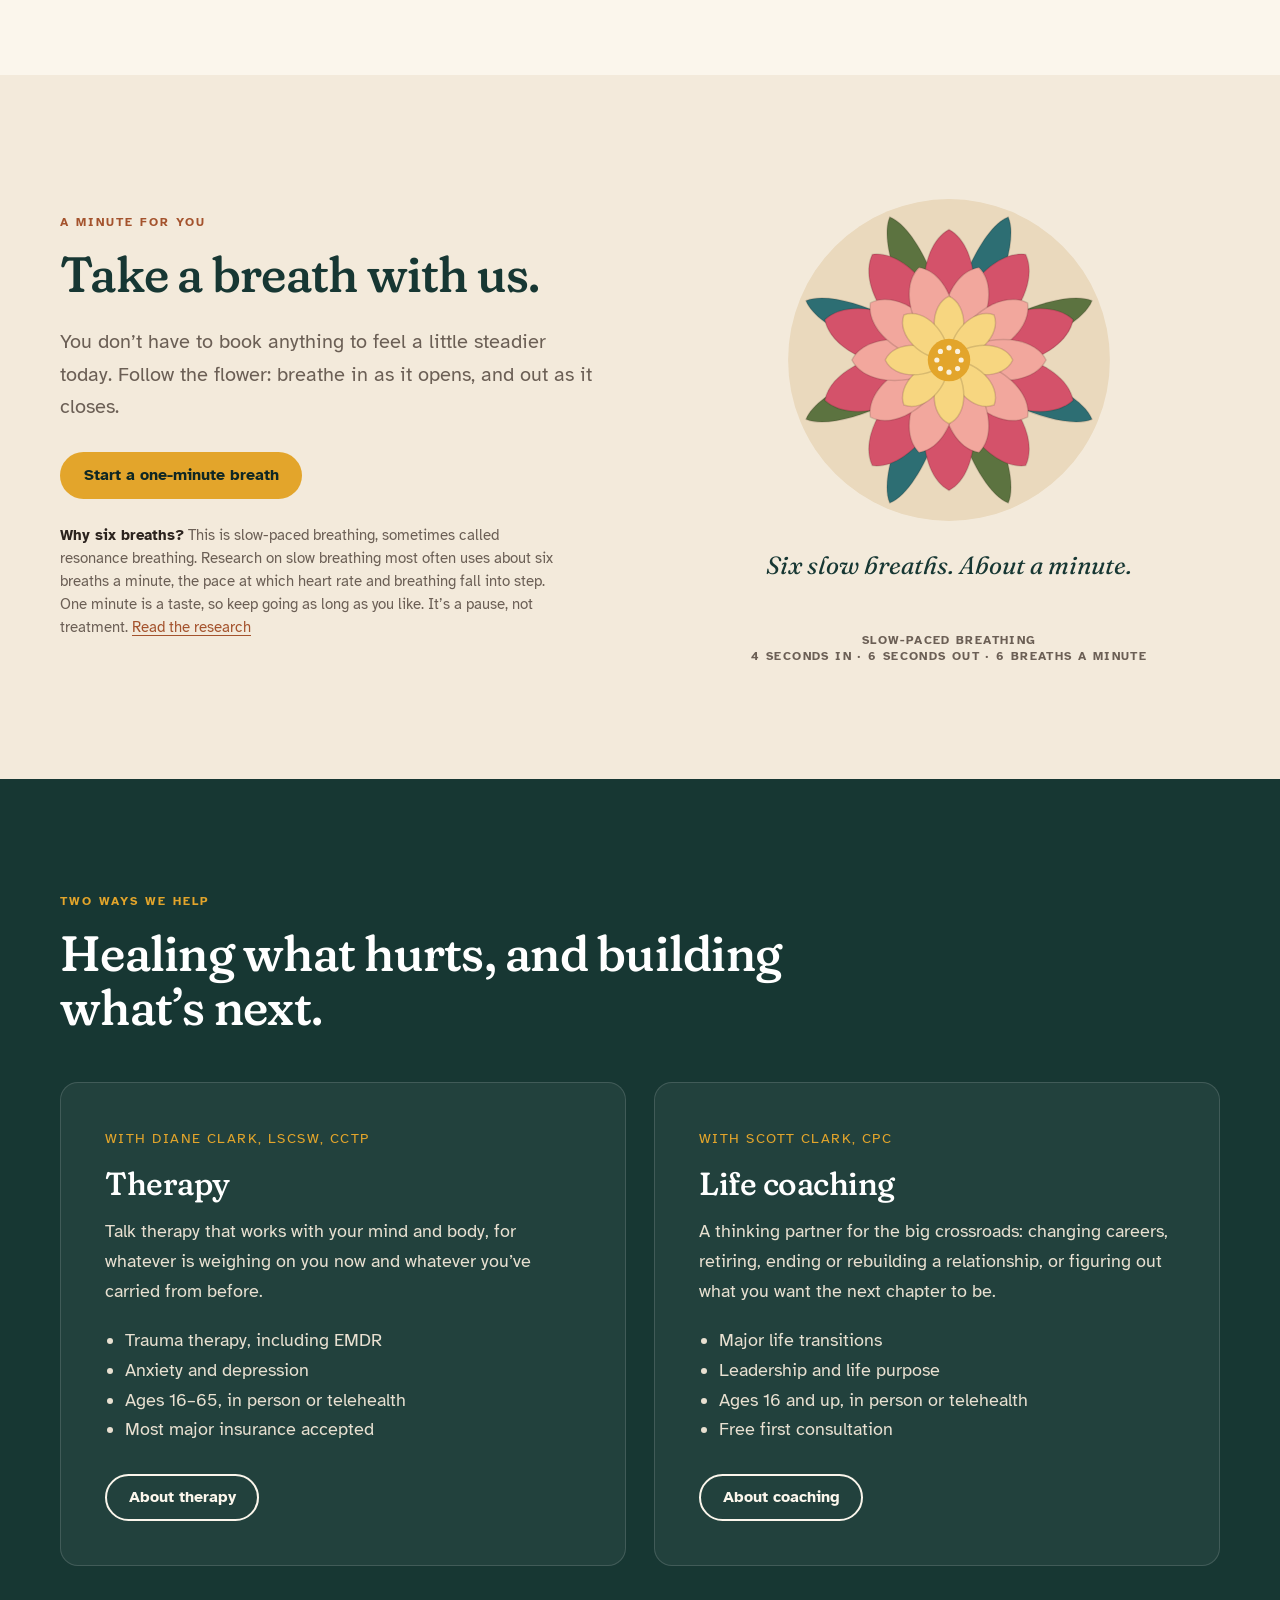
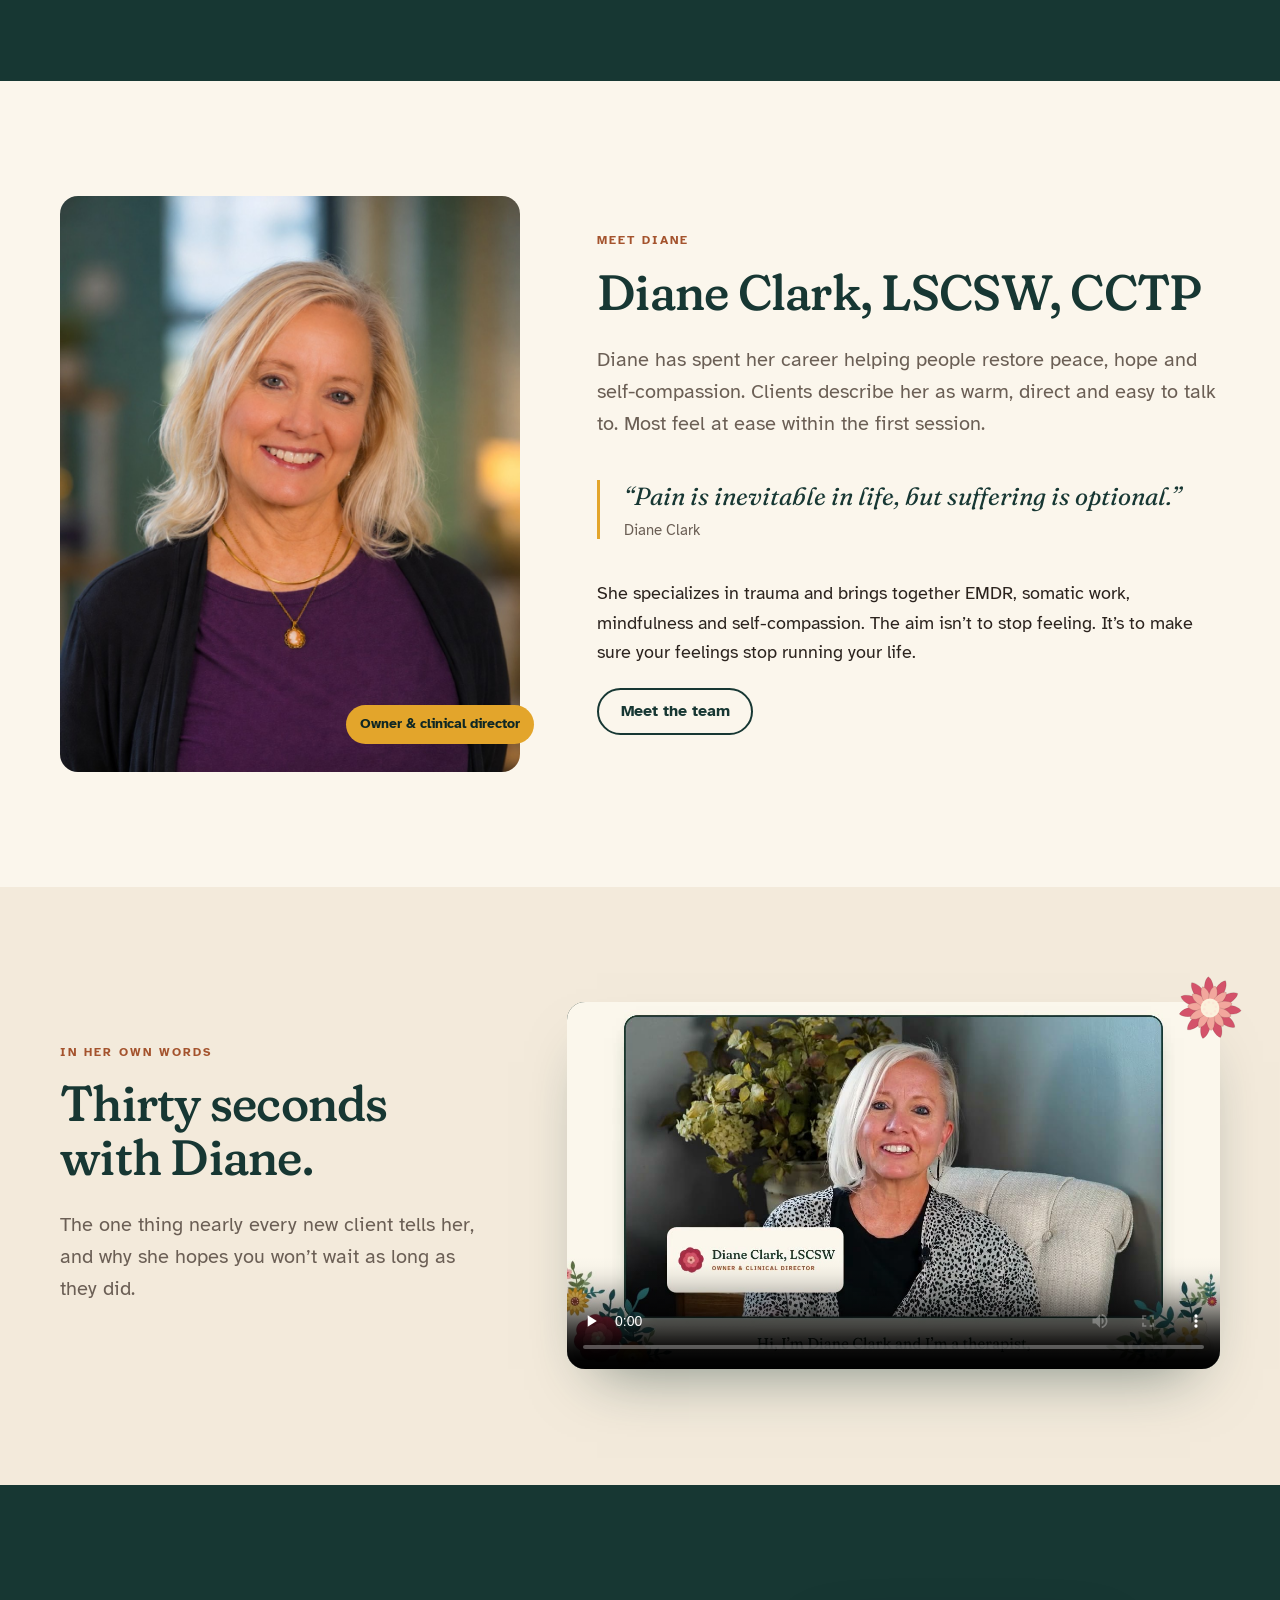
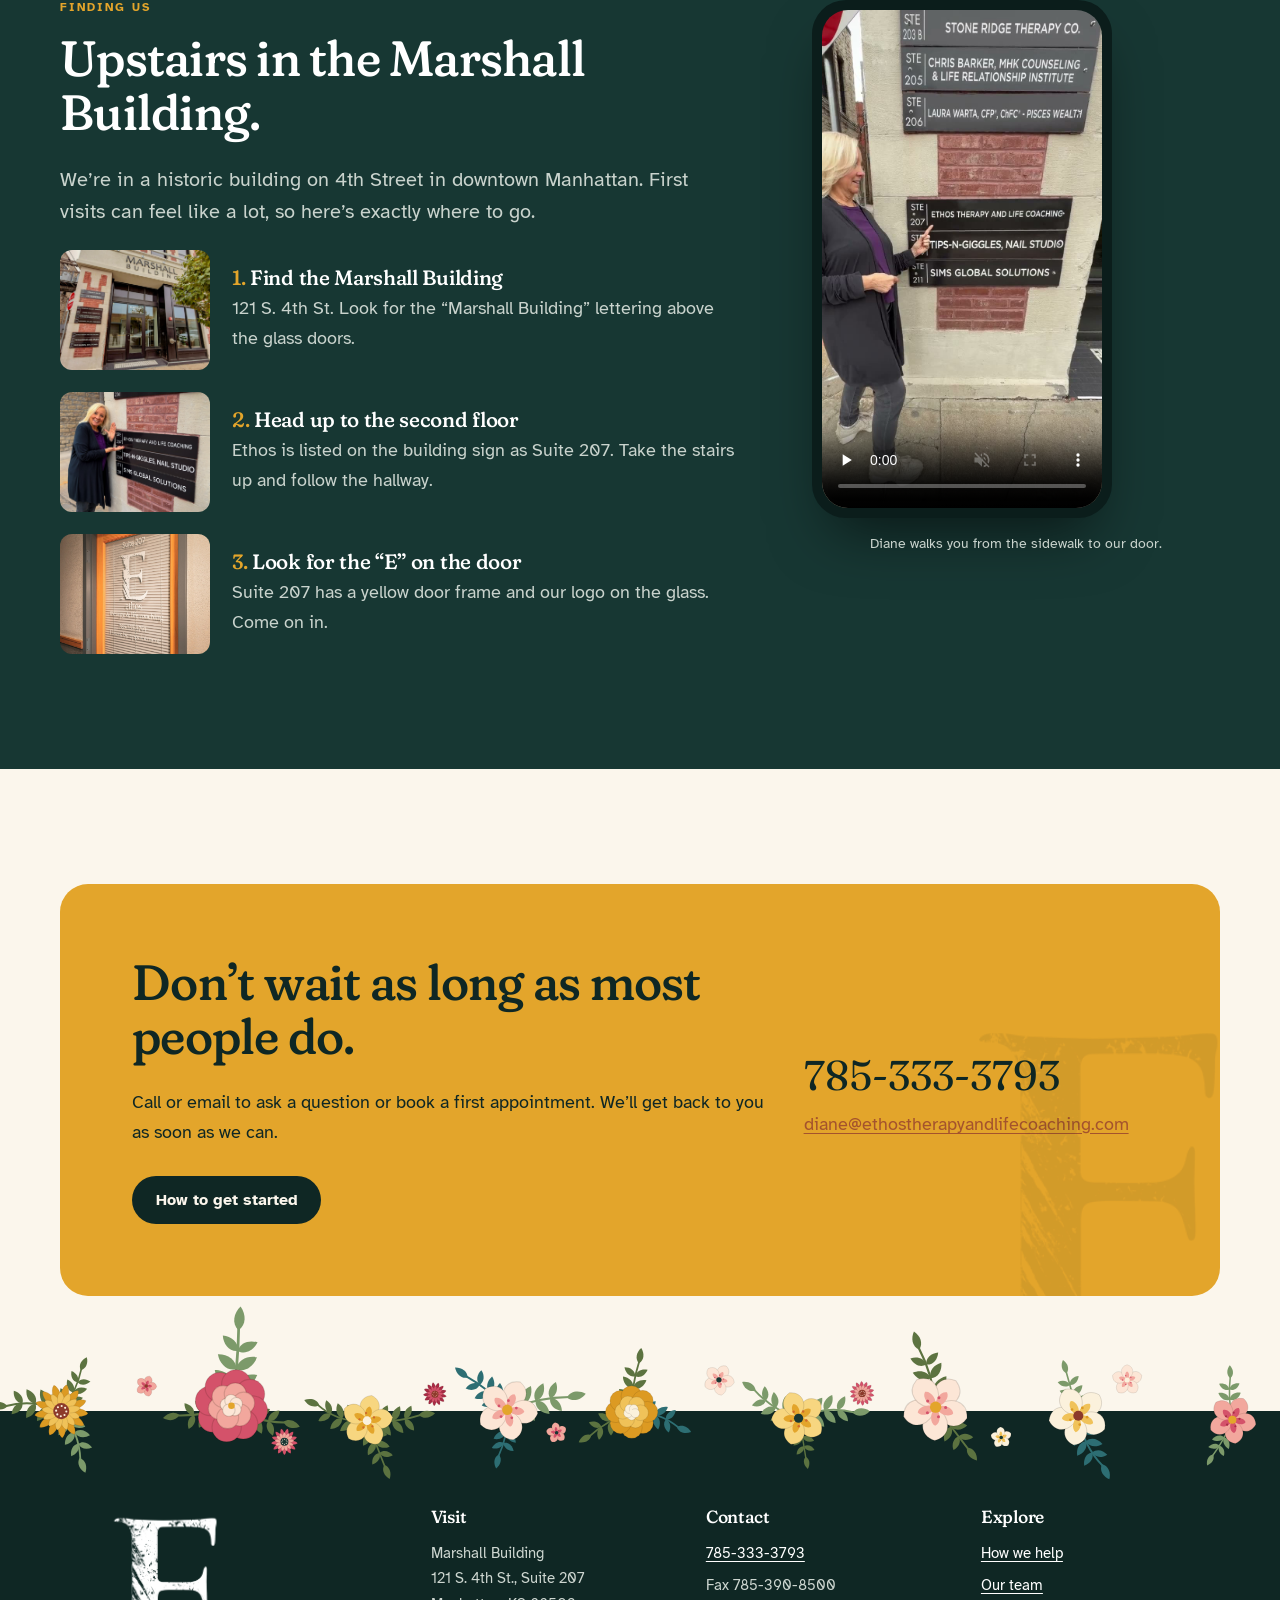
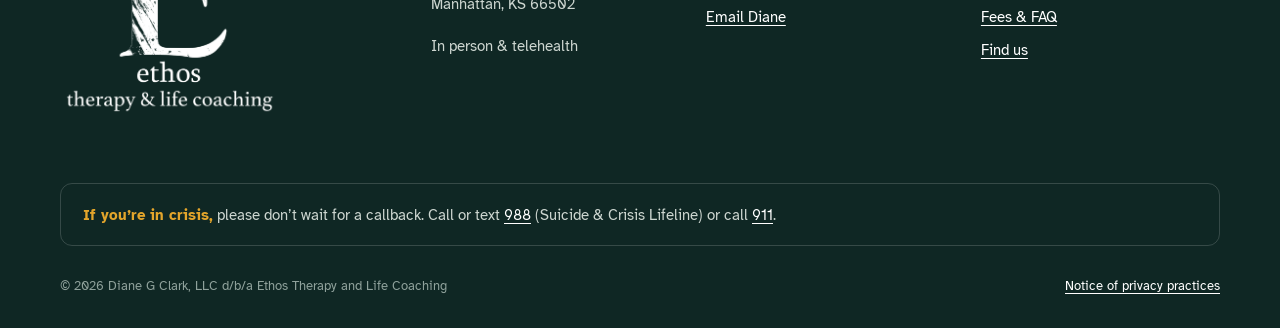
==== commit cbf58b11: "Preview update 2026-11-12 13:33" ====
--- a/index.html
+++ b/index.html
@@ -124,7 +124,7 @@
     <div class="breath-stage">
       <div class="breath-flower" data-breath-flower></div>
       <p class="breath-cue" data-breath-cue aria-live="polite">Six slow breaths. About a minute.</p>
-      <p class="breath-label">Slow-paced breathing · 4 seconds in, 6 seconds out · 6 breaths a minute</p>
+      <p class="breath-label">Slow-paced breathing<br>4 seconds in · 6 seconds out · 6 breaths a minute</p>
     </div>
   </div>
 </section>
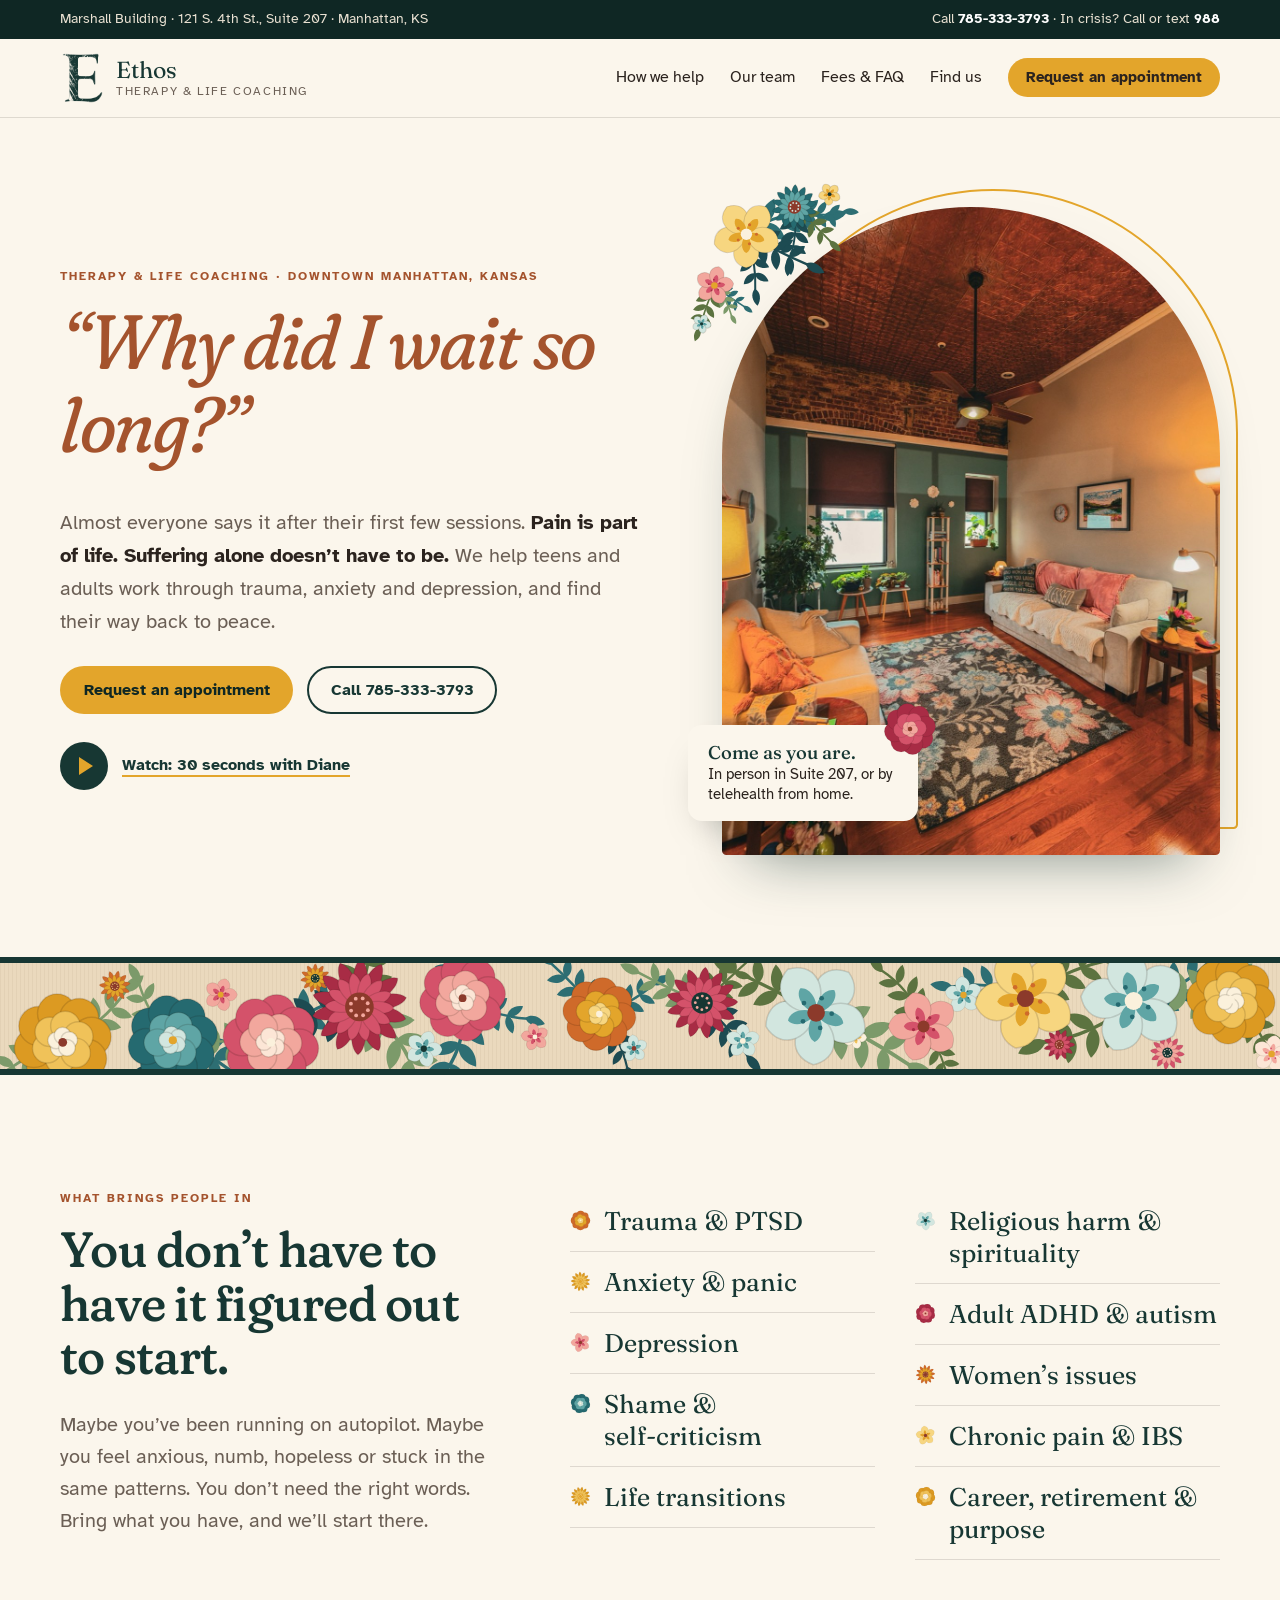
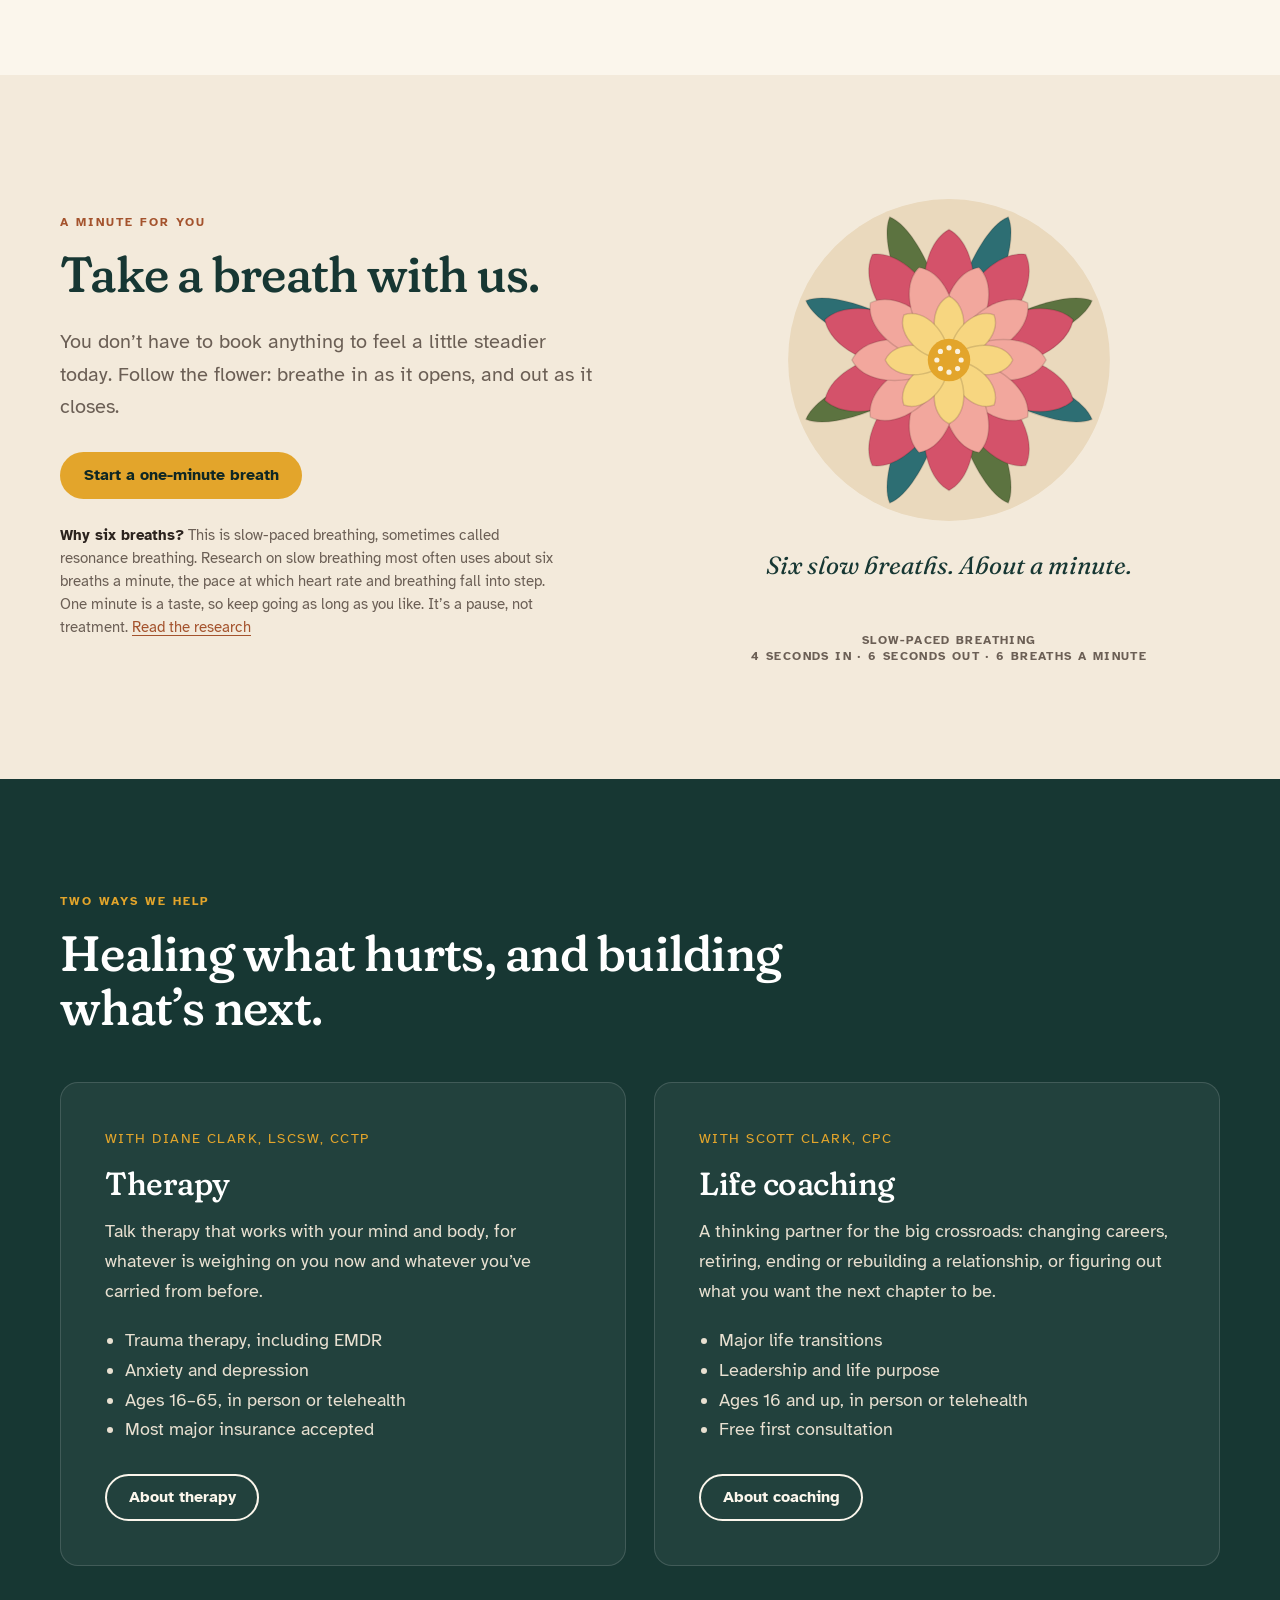
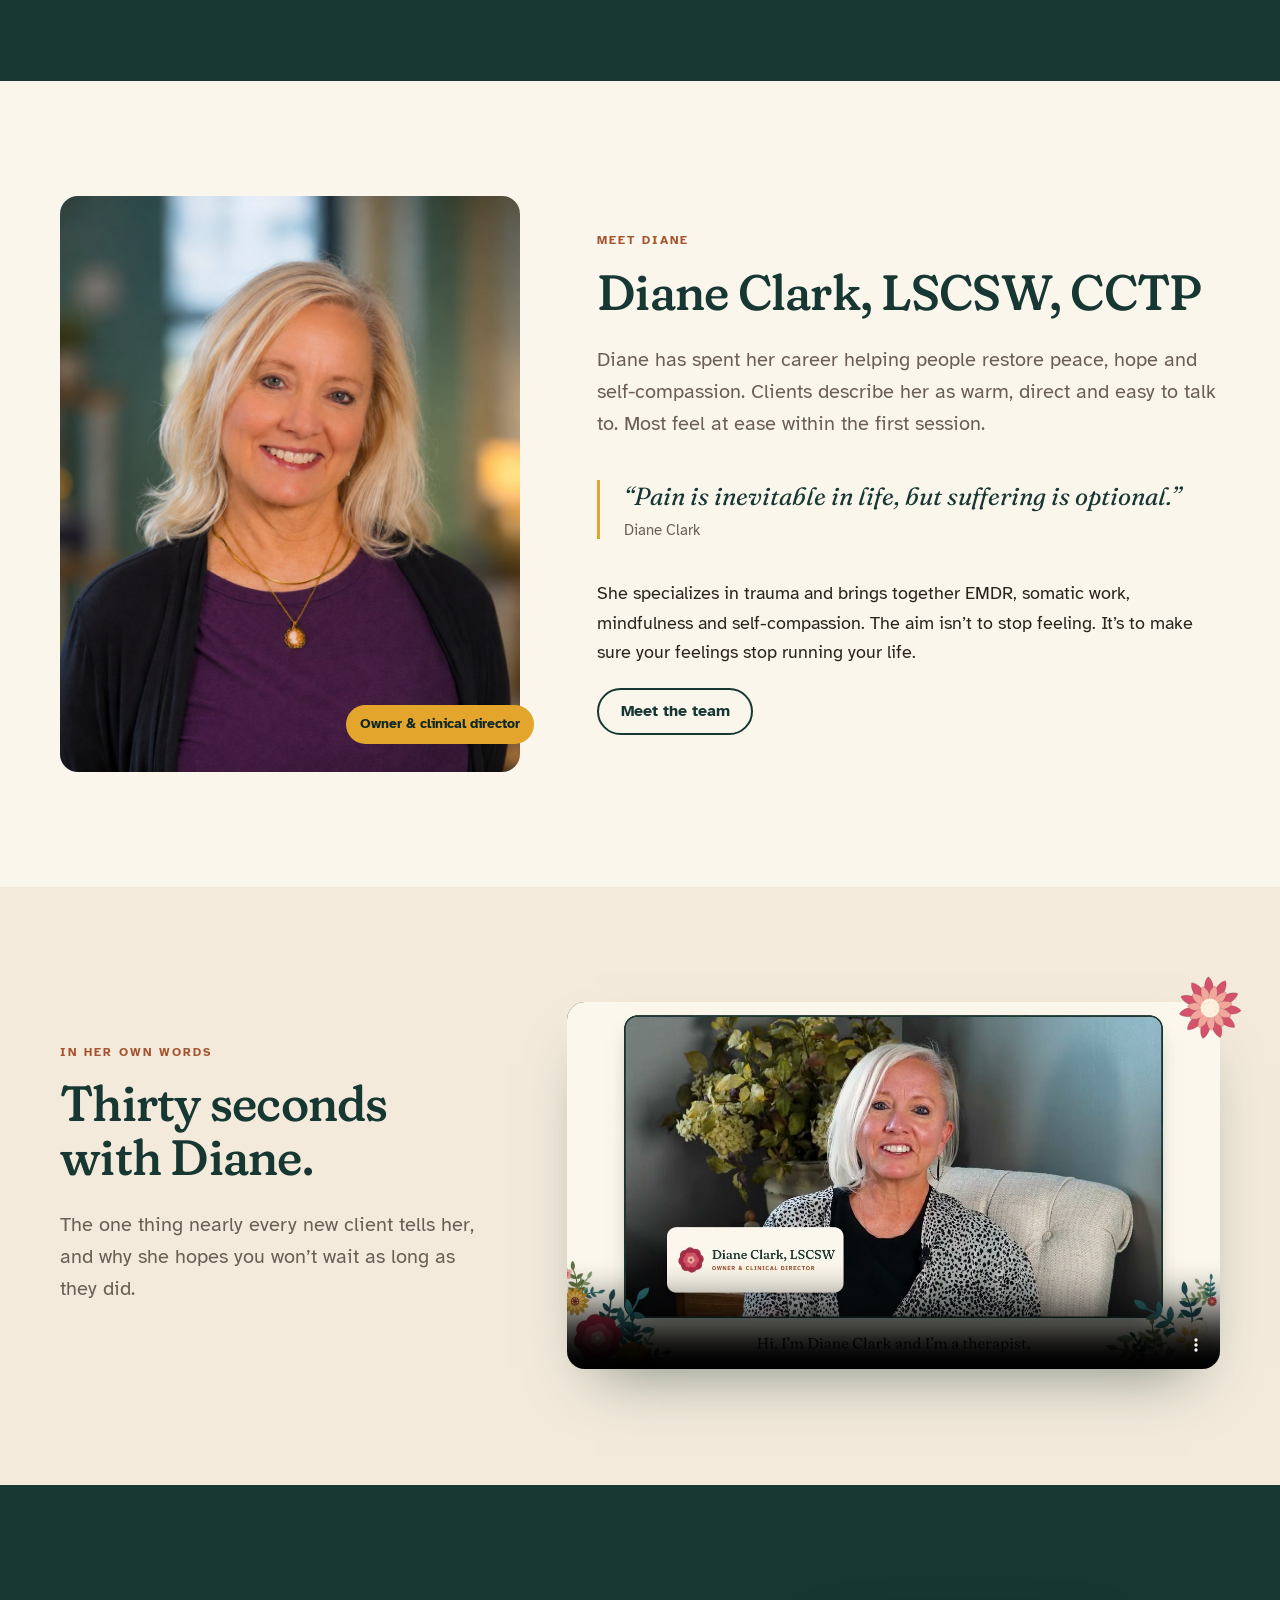
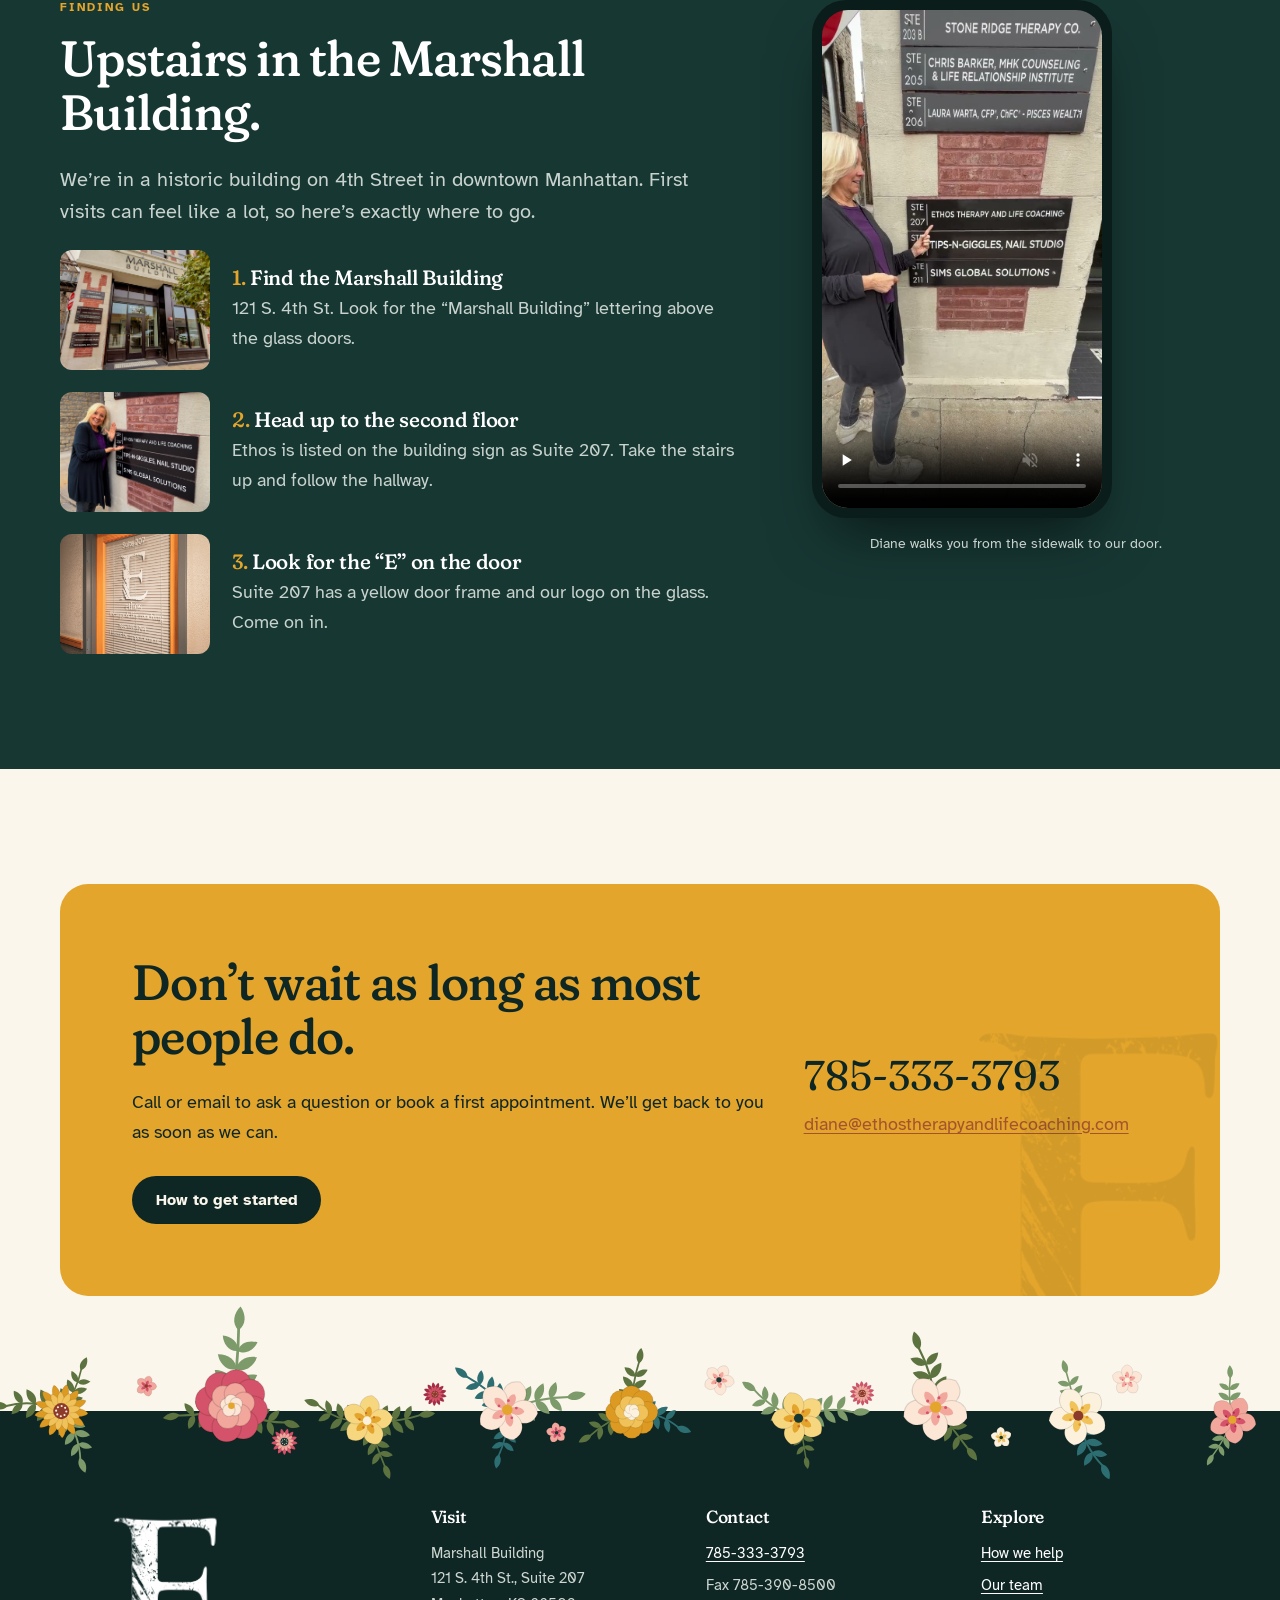
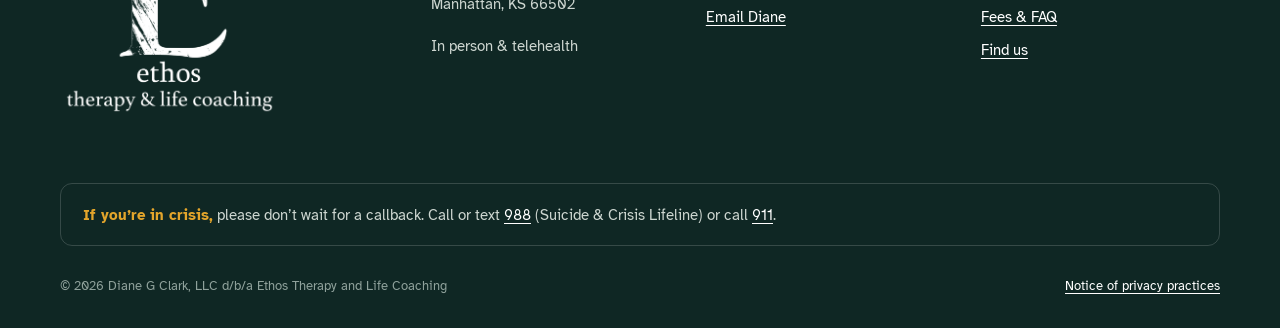
==== commit ce6a6f63: "Preview update 2026-11-12 13:50" ====
--- a/index.html
+++ b/index.html
@@ -33,7 +33,7 @@
 <link rel="preconnect" href="https://fonts.googleapis.com">
 <link rel="preconnect" href="https://fonts.gstatic.com" crossorigin>
 <link href="https://fonts.googleapis.com/css2?family=Atkinson+Hyperlegible:ital,wght@0,400;0,700;1,400&family=Fraunces:ital,opsz,wght,SOFT@0,9..144,300..600,100;1,9..144,300..600,100&display=swap" rel="stylesheet">
-<link rel="stylesheet" href="assets/site.css?v=12">
+<link rel="stylesheet" href="assets/site.css?v=13">
 </head>
 <body>
 <a class="skip" href="#main">Skip to content</a>
@@ -67,7 +67,7 @@
 <section class="hero">
   <div class="wrap">
     <div>
-      <span class="eyebrow rise">Therapy &amp; life coaching · Downtown Manhattan, Kansas</span>
+      <span class="eyebrow rise"><span class="hide-sm">Therapy &amp; life coaching · </span>Downtown Manhattan, Kansas</span>
       <h1 class="rise d1"><span class="quote">“Why did I wait so long?”</span></h1>
       <p class="hero-sub rise d2">Almost everyone says it after their first few sessions. <strong>Pain is part of life. Suffering alone doesn’t have to be.</strong> We help teens and adults work through trauma, anxiety and depression, and find their way back to peace.</p>
       <div class="btn-row rise d3">
@@ -81,6 +81,7 @@
     </div>
     <div class="hero-media rise d4">
       <div class="arch-wrap">
+        <div class="garden arch-posy" data-garden="corner" data-seed="7" role="presentation"></div>
         <div class="arch"><img src="assets/img/room-teal.jpg" alt="A therapy room at Ethos with green walls, a copper tin ceiling, exposed brick and a floral rug" width="1067" height="1600"></div>
         <div class="hero-badge"><span class="garden garden-pin" data-garden="flower" data-seed="6" data-flower="rose" role="presentation"></span><b>Come as you are.</b>In person in Suite 207, or by telehealth from home.</div>
       </div>
@@ -280,8 +281,8 @@
   <a class="btn btn-primary" href="contact.html#start">Request an appointment</a>
 </div>
 
-<script src="assets/garden.js?v=2" defer></script>
-<script src="assets/site.js?v=1" defer></script>
+<script src="assets/garden.js?v=3" defer></script>
+<script src="assets/site.js?v=2" defer></script>
 <script>
   const t = document.querySelector('.nav-toggle'), n = document.getElementById('nav');
   t.addEventListener('click', () => { const o = n.classList.toggle('open'); t.setAttribute('aria-expanded', o); });
--- a/assets/site.css
+++ b/assets/site.css
@@ -189,7 +189,7 @@
   .garden .g-lean { transition: transform .6s cubic-bezier(.2, .7, .2, 1); }
   .garden .g-new .g-bloom { animation: g-pop .9s cubic-bezier(.34, 1.4, .64, 1) both; }
   @keyframes g-pop { from { transform: scale(0) rotate(-70deg); } }
-  @keyframes g-sway { from { transform: rotate(calc(var(--a, 4deg) * -1)); } to { transform: rotate(var(--a, 4deg)); } }
+  @keyframes g-sway { from { transform: rotate(calc(var(--a, 4deg) * -1)) scale(.95); } to { transform: rotate(var(--a, 4deg)) scale(1.05); } }
 }
 /* A strip of rug between sections */
 .rug {
@@ -211,6 +211,8 @@
 .garden-edge .g-flower { pointer-events: auto; }
 /* A posy in the corner of inner-page heroes */
 .garden-corner { position: absolute; right: max(12px, calc((100% - var(--wrap)) / 2 - 40px)); bottom: -6px; width: clamp(200px, 26vw, 330px); aspect-ratio: 1; }
+/* A posy tucked behind the top-left shoulder of the hero arch */
+.arch-posy { position: absolute; left: -30px; top: -24px; z-index: 2; width: clamp(118px, 36%, 160px); aspect-ratio: 1; transform: scale(-1, -1); }
 /* Single flowers */
 .garden-pin { position: absolute; right: -20px; top: -24px; width: 56px; height: 56px; }
 .concern-list li { display: flex; align-items: flex-start; gap: .5em; }
@@ -336,8 +338,28 @@
     transition: transform .35s ease;
   }
   .callbar .btn { justify-content: center; padding: .82em 1.1em; }
-  .callbar.tucked { transform: translateY(110%); }
   footer.site-footer { padding-bottom: 104px; }
+
+  /* Phone layout: one-line top bar, compact header, and the arch photo straight after the headline */
+  .hide-sm { display: none; }
+  .topbar .wrap { padding: 7px 0; }
+  .topbar .wrap span:first-child { display: none; }   /* the address is in the footer and on Find us */
+  .site-header .wrap { padding: 10px 0; }
+  .brand-mark { width: 38px; height: 44px; }
+  .hero { padding: 26px 0 52px; }
+  .hero .wrap { display: flex; flex-direction: column; align-items: stretch; gap: 0; }
+  .hero .wrap > div:first-child { display: contents; }
+  .hero .eyebrow { order: 1; margin-bottom: .8rem; }
+  .hero h1 { order: 2; margin-bottom: .5em; }
+  .hero-media { order: 3; margin: 10px auto 30px; }
+  .hero-sub { order: 4; font-size: 1.12rem; }
+  .hero .btn-row { display: none; }                    /* the call bar carries both buttons on phones */
+  .hero .watch { order: 5; margin-top: .4rem; }
+  .arch { aspect-ratio: 4 / 4.5; }
+  .arch-posy { left: -14px; top: -20px; }
+  .hero-badge { bottom: 20px; max-width: 208px; padding: 12px 16px; font-size: .86rem; }
+  .hero-badge b { font-size: 1.05rem; }
+  .hero .watch { align-self: flex-start; }
 }
 
 /* Promo film */
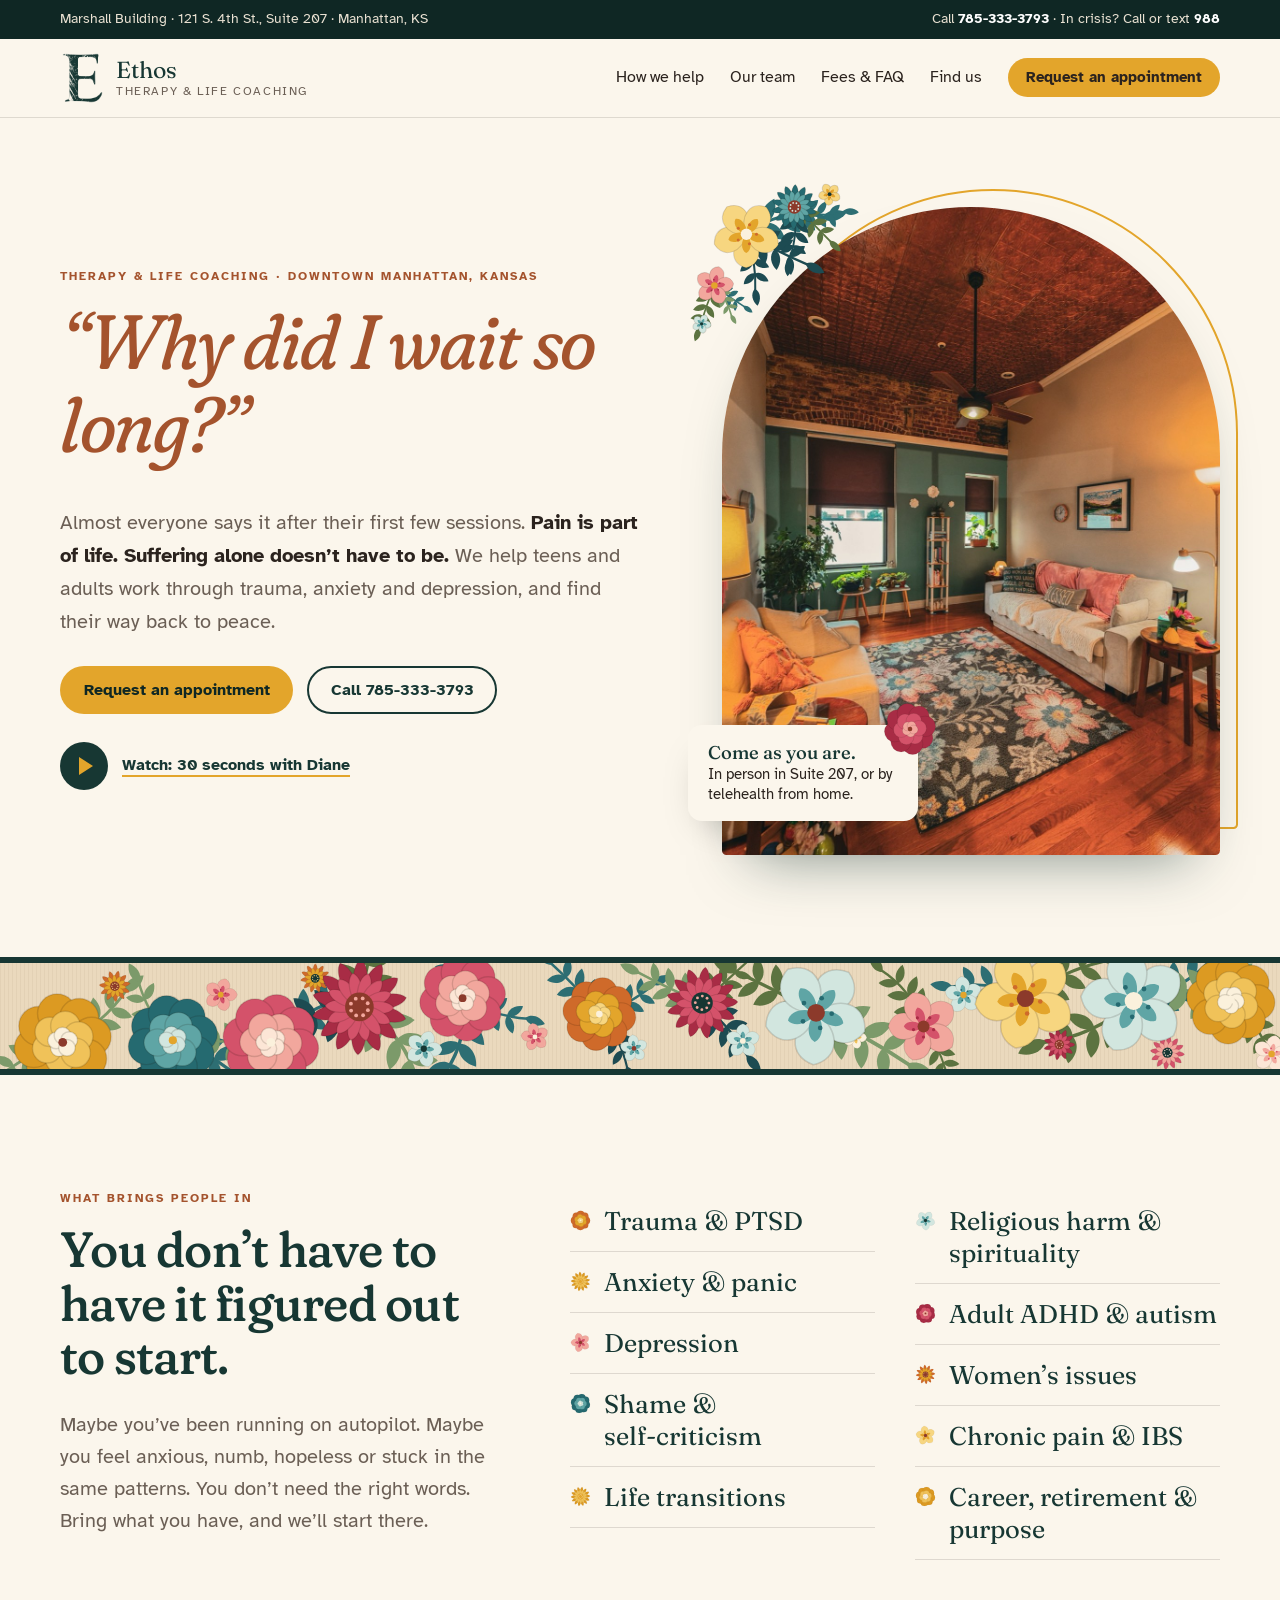
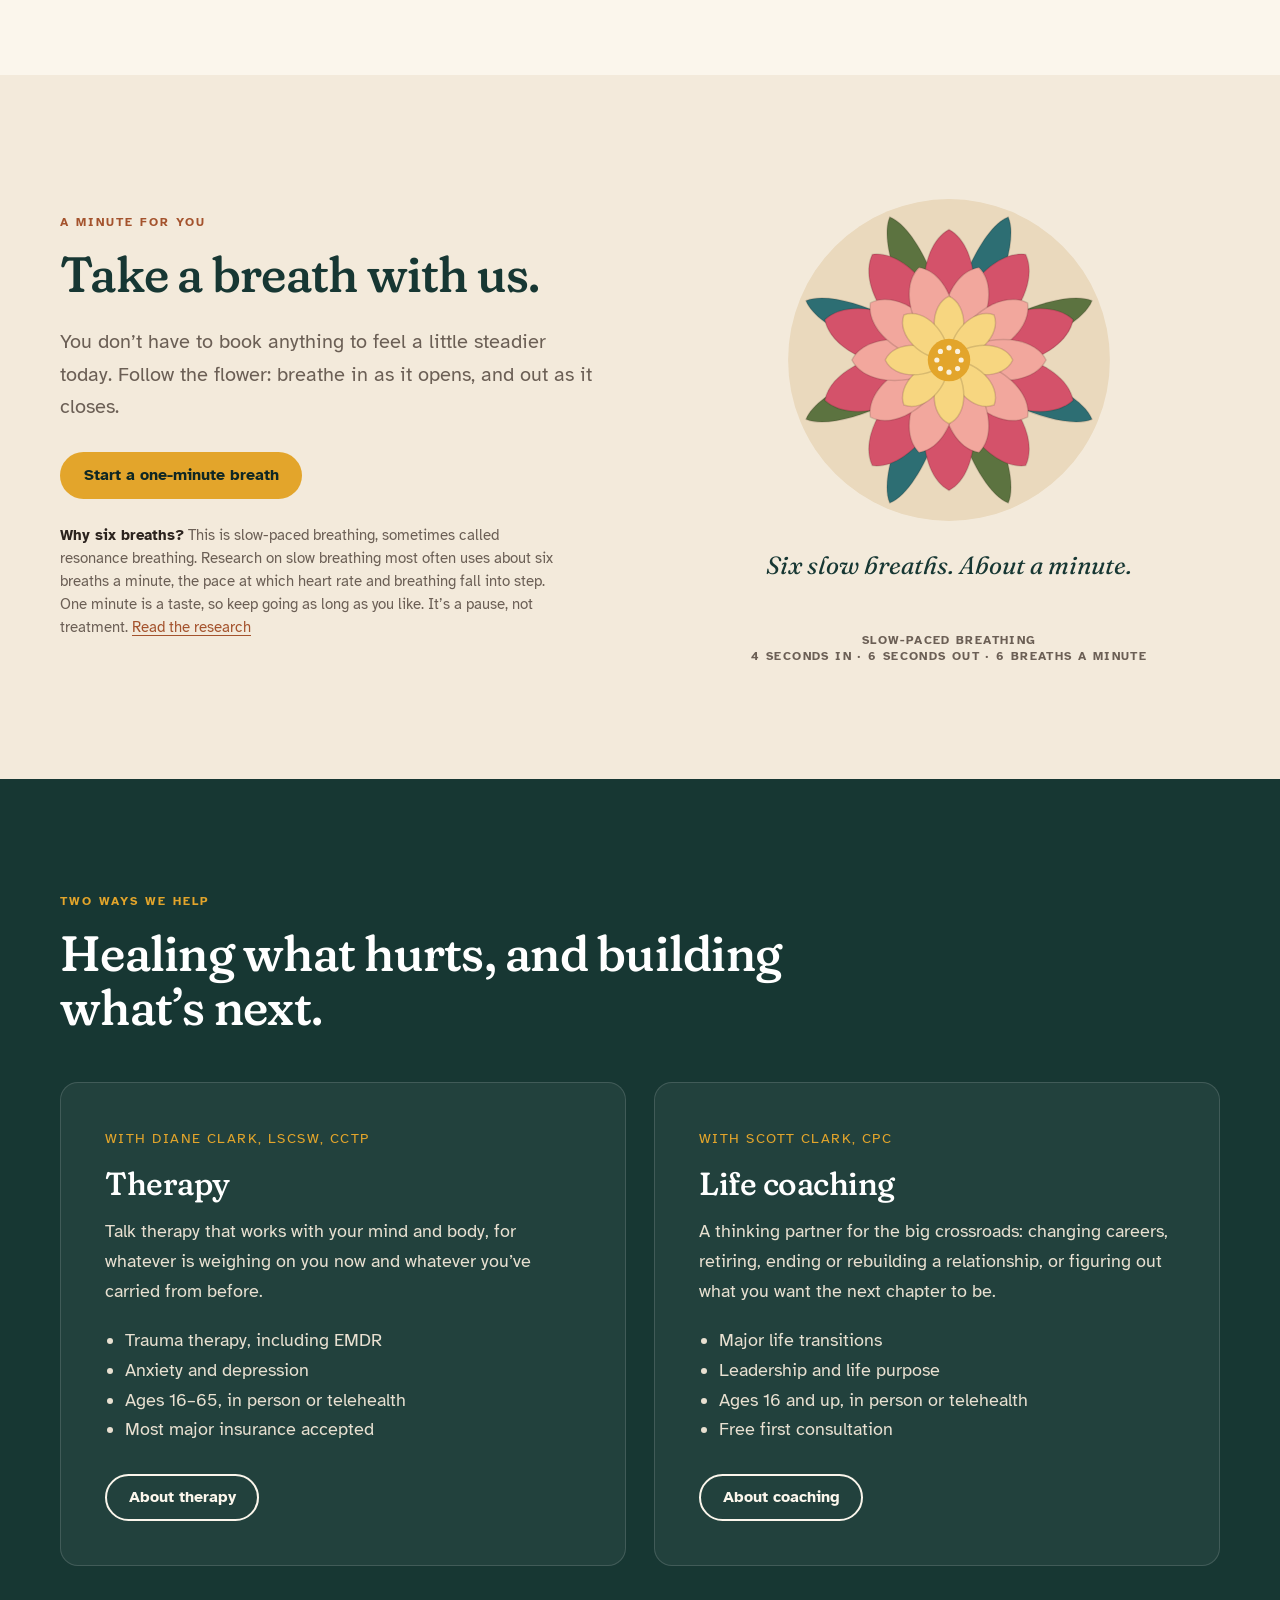
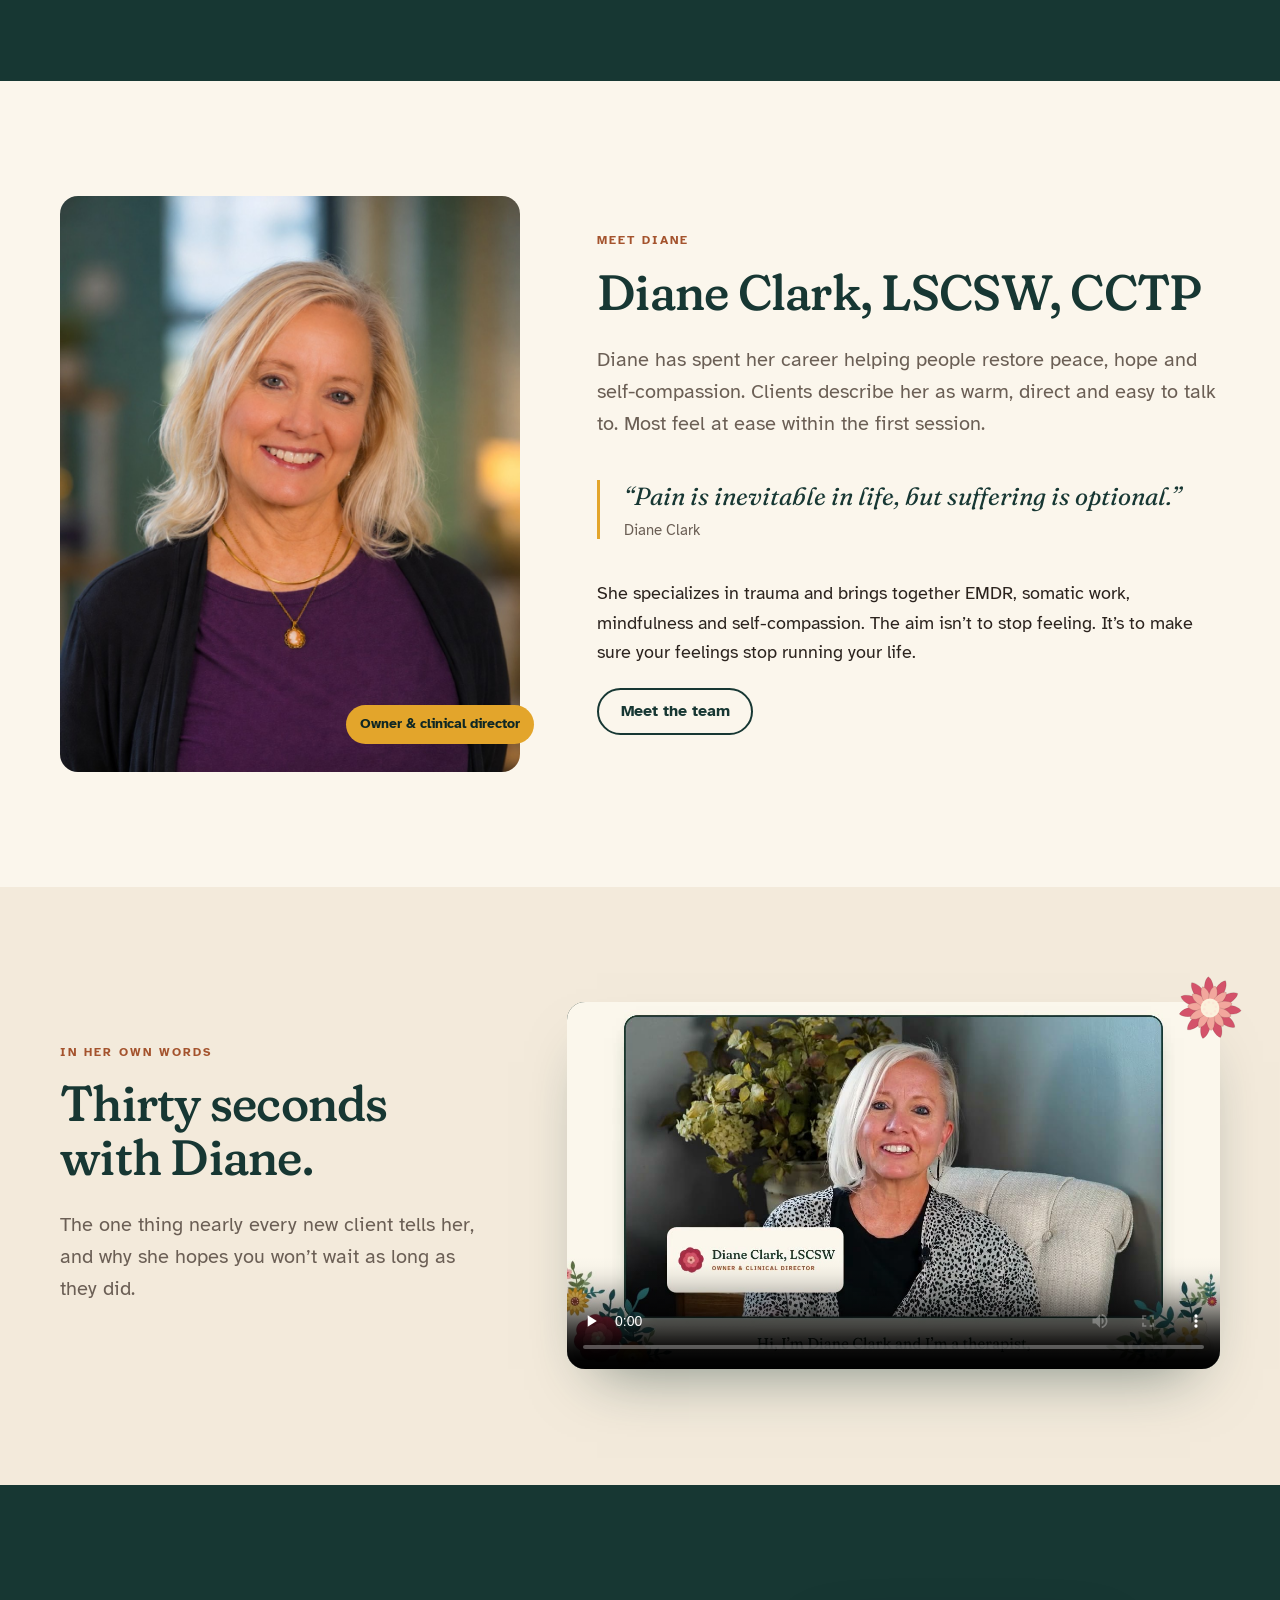
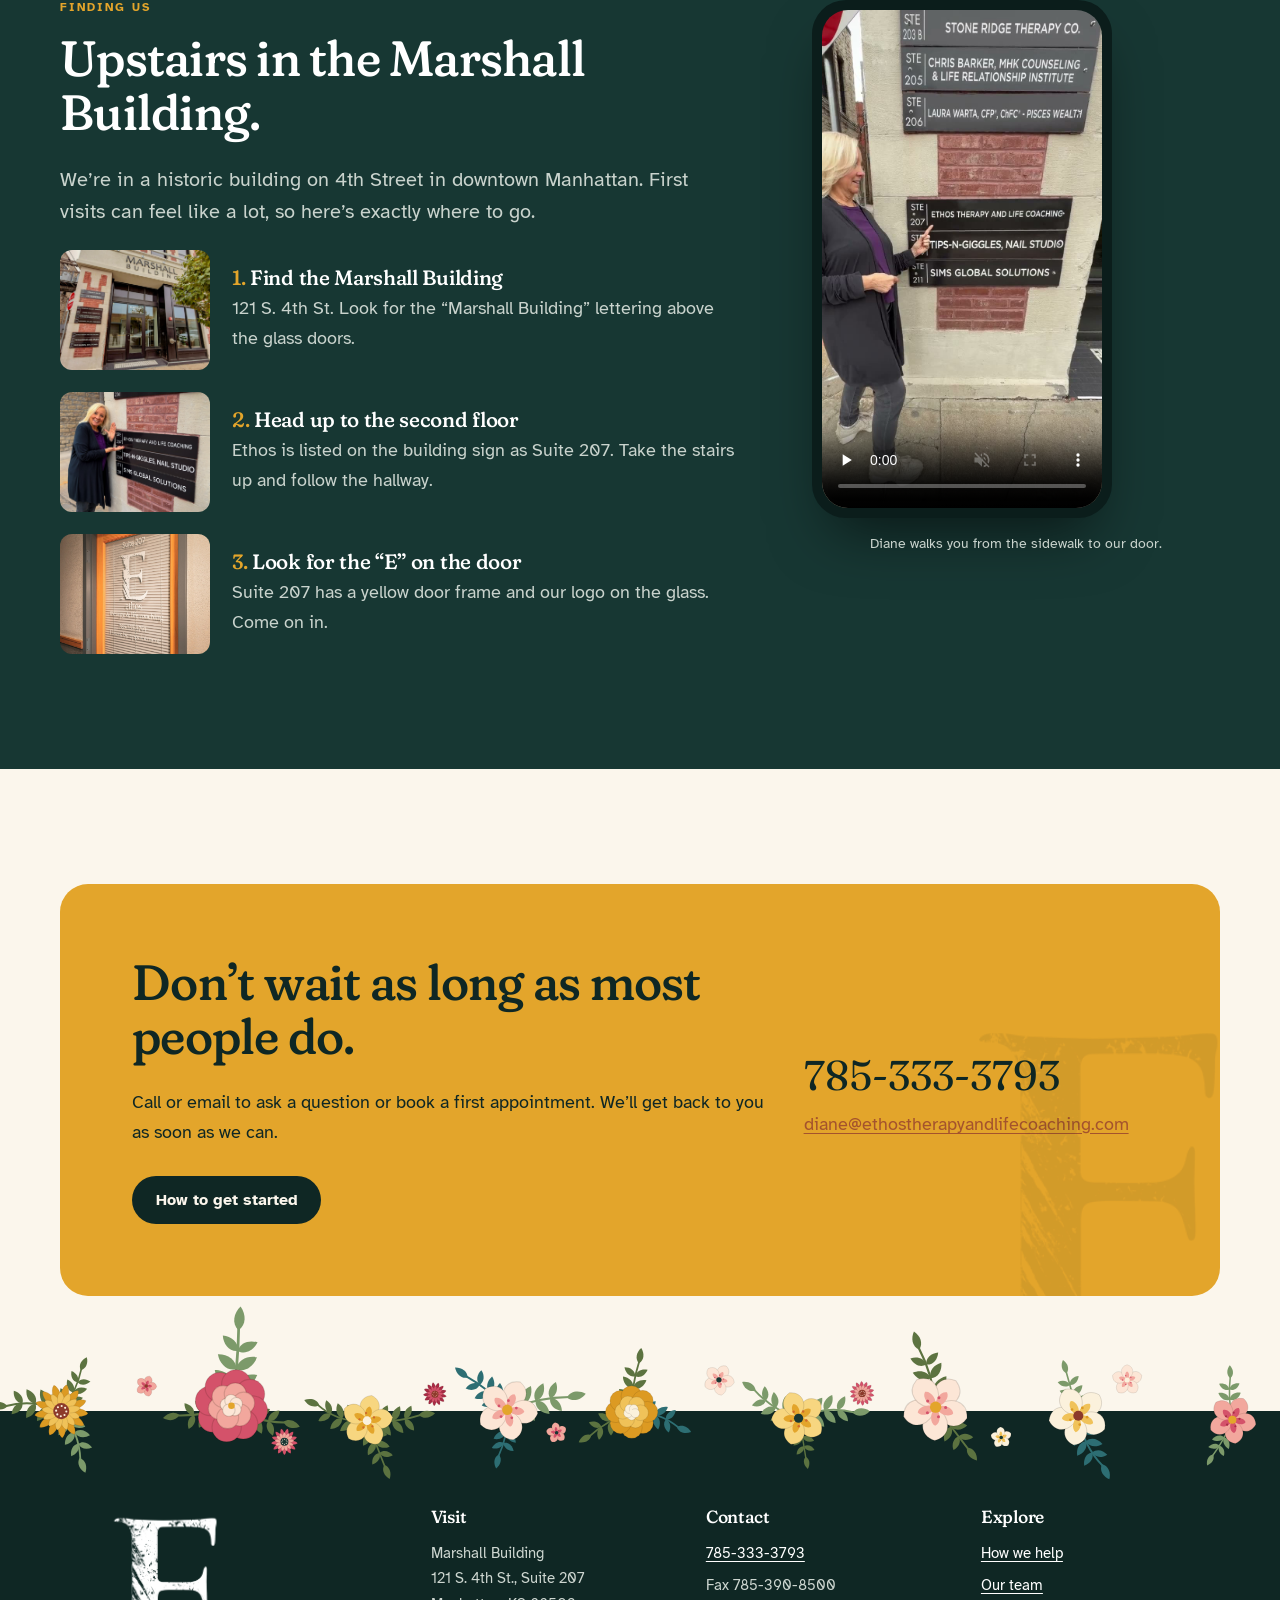
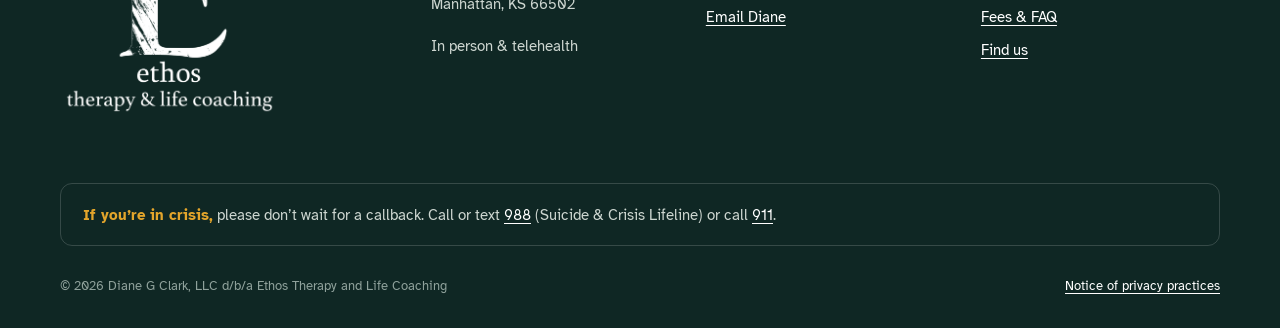
==== commit 7ae4a64a: "Preview update 2026-11-12 14:02" ====
--- a/index.html
+++ b/index.html
@@ -33,7 +33,7 @@
 <link rel="preconnect" href="https://fonts.googleapis.com">
 <link rel="preconnect" href="https://fonts.gstatic.com" crossorigin>
 <link href="https://fonts.googleapis.com/css2?family=Atkinson+Hyperlegible:ital,wght@0,400;0,700;1,400&family=Fraunces:ital,opsz,wght,SOFT@0,9..144,300..600,100;1,9..144,300..600,100&display=swap" rel="stylesheet">
-<link rel="stylesheet" href="assets/site.css?v=13">
+<link rel="stylesheet" href="assets/site.css?v=14">
 </head>
 <body>
 <a class="skip" href="#main">Skip to content</a>
--- a/assets/site.css
+++ b/assets/site.css
@@ -220,6 +220,7 @@
 .garden-bullet .g-bloom { --d: calc(var(--i, 0) * 70ms); }
 
 /* Sections */
+main { overflow-x: clip; }   /* decorative flowers may poke past the edge; never let them cause sideways scroll */
 section { padding: clamp(64px, 9vw, 120px) 0; }
 .section-head { max-width: 760px; margin-bottom: 48px; }
 .dark { background: var(--green-deep); color: #e8e0d1; }
@@ -292,7 +293,7 @@
 /* Breathing flower */
 .breath { display: grid; grid-template-columns: 1fr 1fr; gap: clamp(32px, 6vw, 80px); align-items: center; }
 .breath-stage { text-align: center; }
-.breath-flower { width: min(340px, 76vw); aspect-ratio: 1; margin-inline: auto; }
+.breath-flower { width: min(340px, 76vw, 100%); aspect-ratio: 1; margin-inline: auto; }
 .breath-flower svg { display: block; width: 100%; height: 100%; overflow: visible; }
 .breath-flower .ring, .breath-flower .halo { transform-origin: 0 0; transition: transform var(--dur, 1.5s) cubic-bezier(.45, 0, .55, 1); }
 .breath-flower.closed .halo { transform: scale(.6); }
@@ -329,7 +330,134 @@
 
 /* Call bar pinned to the bottom of phone screens */
 .callbar { display: none; }
-@media (max-width: 700px) {
+/* Promo film */
+.film { display: grid; grid-template-columns: .8fr 1.2fr; gap: clamp(32px, 6vw, 72px); align-items: center; }
+.film-frame { position: relative; }
+.film-frame video { width: 100%; height: auto; aspect-ratio: 16 / 9; border-radius: var(--radius); background: var(--green-ink); box-shadow: 0 30px 60px -30px rgba(23, 55, 51, .55); }
+.film-frame .garden-pin { width: 68px; height: 68px; right: -24px; top: -28px; z-index: 1; }
+
+/* CTA band */
+.cta {
+  background: var(--marigold);
+  color: var(--green-ink);
+  border-radius: 28px;
+  padding: clamp(36px, 6vw, 72px);
+  display: grid; grid-template-columns: 1.3fr .7fr; gap: 32px; align-items: center;
+  position: relative; overflow: hidden;
+}
+.cta h2 { color: var(--green-ink); }
+.cta::after {
+  content: ""; position: absolute; right: -40px; bottom: -70px; width: 300px; height: 340px;
+  background: var(--green-ink); opacity: .08;
+  -webkit-mask: url(img/e-mask.png) center / contain no-repeat;
+          mask: url(img/e-mask.png) center / contain no-repeat;
+}
+.cta .big-phone { font-family: var(--serif); font-size: clamp(1.8rem, 3.4vw, 2.6rem); color: var(--green-ink); text-decoration: none; display: block; }
+.cta .big-phone:hover { color: var(--brick); }
+.cta .btn-primary { background: var(--green-ink); color: var(--paper); }
+.cta .btn-primary:hover { background: var(--green); color: #fff; }
+
+/* Inner page hero */
+.page-hero { position: relative; overflow: hidden; padding: clamp(56px, 8vw, 100px) 0 clamp(40px, 5vw, 64px); border-bottom: 1px solid var(--line); }
+.page-hero h1 { max-width: 15ch; }
+.page-hero .lede { margin-top: 1rem; }
+
+/* Page not found */
+.lost { text-align: center; }
+.lost .wrap { max-width: 760px; }
+.lost h1 { font-size: clamp(2.4rem, 5vw, 4rem); }
+.lost .lede { margin-inline: auto; }
+.lost .btn-row { justify-content: center; }
+.lost-flower { width: 112px; height: 112px; margin: 0 auto 22px; }
+.lost-note { margin: 2rem 0 0; color: var(--muted); }
+
+/* Generic content */
+.prose { max-width: 720px; }
+.prose h2 { margin-top: 1.6em; font-size: 2rem; }
+.prose h3 { margin-top: 1.4em; }
+.grid-2 { display: grid; grid-template-columns: 1fr 1fr; gap: clamp(28px, 5vw, 64px); }
+.grid-3 { display: grid; grid-template-columns: repeat(3, 1fr); gap: 24px; }
+.card {
+  background: #fff; border: 1px solid var(--line); border-radius: var(--radius);
+  padding: 30px; height: 100%;
+}
+.card h3 { font-size: 1.4rem; }
+.card p:last-child { margin-bottom: 0; }
+.approach { padding: 26px 0; border-top: 1px solid var(--line); display: grid; grid-template-columns: 260px 1fr; gap: 28px; }
+.approach h3 { font-size: 1.35rem; margin: 0; }
+.approach p { margin: 0; color: var(--muted); }
+.price { font-family: var(--serif); font-size: 3.4rem; color: var(--green-deep); line-height: 1; }
+.price small { font: 400 1rem var(--sans); color: var(--muted); }
+.pill-list { list-style: none; padding: 0; margin: 0; display: flex; flex-wrap: wrap; gap: 10px; }
+.pill-list li { background: var(--cream); border: 1px solid var(--sand); border-radius: 999px; padding: 6px 14px; font-size: .95rem; }
+details.faq { border-top: 1px solid var(--line); padding: 20px 0; }
+details.faq summary { cursor: pointer; font-family: var(--serif); font-size: 1.35rem; color: var(--green-deep); list-style: none; display: flex; justify-content: space-between; gap: 20px; }
+details.faq summary::after { content: "+"; color: var(--copper); font-family: var(--sans); }
+details.faq[open] summary::after { content: "–"; }
+details.faq p { margin: 14px 0 0; color: var(--muted); max-width: 46em; }
+.note { background: var(--cream); border-left: 4px solid var(--marigold); padding: 18px 22px; border-radius: 0 12px 12px 0; }
+.photo-tall { border-radius: var(--radius); width: 100%; height: auto; aspect-ratio: 4/5; object-fit: cover; }
+.map { width: 100%; aspect-ratio: 4/3; border: 0; border-radius: var(--radius); }
+
+/* Footer */
+.site-footer { position: relative; background: var(--green-ink); color: #cdd6d0; padding: 96px 0 30px; font-size: .96rem; }
+.site-footer a { color: #fff; }
+.site-footer a:hover { color: var(--marigold); }
+.footer-grid { display: grid; grid-template-columns: 1.4fr 1fr 1fr 1fr; gap: 36px; }
+.site-footer h4 { color: #fff; font-size: 1.1rem; margin-bottom: .8em; }
+.site-footer ul { list-style: none; padding: 0; margin: 0; }
+.site-footer li { margin-bottom: .45em; }
+.footer-logo {
+  width: 220px; height: 210px; background: #fff; margin-bottom: 18px;
+  -webkit-mask: url(img/logo-mask.png) left center / contain no-repeat;
+          mask: url(img/logo-mask.png) left center / contain no-repeat;
+}
+.crisis { margin-top: 48px; padding: 18px 22px; border: 1px solid rgba(255,255,255,.16); border-radius: 12px; }
+.crisis strong { color: var(--marigold); }
+.legal { margin-top: 30px; font-size: .82rem; color: #8fa19b; display: flex; justify-content: space-between; flex-wrap: wrap; gap: 12px; }
+
+/* Responsive
+   Desktop: 961px and up. Tablet: 740-960px (two columns kept, compact nav below 860).
+   Phone: 739px and down (single column, Menu button, call bar). */
+@media (max-width: 960px) {
+  .concerns, .film, .cta, .grid-3 { grid-template-columns: 1fr; }
+  .footer-grid { grid-template-columns: 1fr 1fr; }
+  .approach { grid-template-columns: 1fr; gap: 8px; }
+  .hero-badge { left: -18px; }
+  .steps li { grid-template-columns: 112px 1fr; gap: 18px; }
+  .steps img { width: 112px; height: 100px; }
+  .garden-corner { width: 200px; }
+  .film-frame .garden-pin { right: -10px; }
+  .person { align-items: start; }
+  .page-hero .lede { max-width: min(34em, 100% - 200px); }
+}
+@media (min-width: 740px) and (max-width: 860px) {
+  /* iPad portrait: keep the whole nav on screen by tightening it and dropping the tagline */
+  .brand-name small { display: none; }
+  .nav { gap: 15px; }
+  .nav a { font-size: .9rem; }
+  .nav .btn { padding: .68em .95em; font-size: .86rem; }
+}
+@media (max-width: 739px) {
+  .hero .wrap, .breath, .person, .person.flip, .find, .grid-2, .paths { grid-template-columns: 1fr; }
+  .person.flip .person-photo { order: 0; }
+  .hero-media { max-width: 460px; margin-inline: auto; width: 100%; }
+  .hero-badge { left: 0; }
+  .garden-corner { display: none; }
+  .page-hero .lede { max-width: 34em; }
+  .nav-toggle {
+    display: inline-flex; background: none; border: 2px solid var(--green-deep); color: var(--green-deep);
+    border-radius: 999px; padding: 8px 16px; font: 700 .9rem var(--sans); cursor: pointer;
+  }
+  .nav {
+    display: none; position: absolute; left: 0; right: 0; top: 100%;
+    flex-direction: column; align-items: flex-start; gap: 0;
+    background: var(--paper); border-bottom: 1px solid var(--line); padding: 8px 20px 20px;
+  }
+  .nav.open { display: flex; }
+  .nav a { padding: 12px 0; width: 100%; border-bottom: 1px solid var(--line); }
+  .nav .btn { margin-top: 14px; width: auto; border-bottom: 0; }
+
   .callbar {
     display: grid; grid-template-columns: auto 1fr; gap: 10px;
     position: fixed; left: 0; right: 0; bottom: 0; z-index: 30;
@@ -361,118 +489,6 @@
   .hero-badge b { font-size: 1.05rem; }
   .hero .watch { align-self: flex-start; }
 }
-
-/* Promo film */
-.film { display: grid; grid-template-columns: .8fr 1.2fr; gap: clamp(32px, 6vw, 72px); align-items: center; }
-.film-frame { position: relative; }
-.film-frame video { width: 100%; height: auto; aspect-ratio: 16 / 9; border-radius: var(--radius); background: var(--green-ink); box-shadow: 0 30px 60px -30px rgba(23, 55, 51, .55); }
-.film-frame .garden-pin { width: 68px; height: 68px; right: -24px; top: -28px; z-index: 1; }
-
-/* CTA band */
-.cta {
-  background: var(--marigold);
-  color: var(--green-ink);
-  border-radius: 28px;
-  padding: clamp(36px, 6vw, 72px);
-  display: grid; grid-template-columns: 1.3fr .7fr; gap: 32px; align-items: center;
-  position: relative; overflow: hidden;
-}
-.cta h2 { color: var(--green-ink); }
-.cta::after {
-  content: ""; position: absolute; right: -40px; bottom: -70px; width: 300px; height: 340px;
-  background: var(--green-ink); opacity: .08;
-  -webkit-mask: url(img/e-mask.png) center / contain no-repeat;
-          mask: url(img/e-mask.png) center / contain no-repeat;
-}
-.cta .big-phone { font-family: var(--serif); font-size: clamp(1.8rem, 3.4vw, 2.6rem); color: var(--green-ink); text-decoration: none; display: block; }
-.cta .big-phone:hover { color: var(--brick); }
-.cta .btn-primary { background: var(--green-ink); color: var(--paper); }
-.cta .btn-primary:hover { background: var(--green); color: #fff; }
-
-/* Inner page hero */
-.page-hero { position: relative; overflow: hidden; padding: clamp(56px, 8vw, 100px) 0 clamp(40px, 5vw, 64px); border-bottom: 1px solid var(--line); }
-.page-hero h1 { max-width: 15ch; }
-.page-hero .lede { margin-top: 1rem; }
-
-/* Page not found */
-.lost { text-align: center; }
-.lost .wrap { max-width: 760px; }
-.lost h1 { font-size: clamp(2.4rem, 5vw, 4rem); }
-.lost .lede { margin-inline: auto; }
-.lost .btn-row { justify-content: center; }
-.lost-flower { width: 112px; height: 112px; margin: 0 auto 22px; }
-.lost-note { margin: 2rem 0 0; color: var(--muted); }
-
-/* Generic content */
-.prose { max-width: 720px; }
-.prose h2 { margin-top: 1.6em; font-size: 2rem; }
-.prose h3 { margin-top: 1.4em; }
-.grid-2 { display: grid; grid-template-columns: 1fr 1fr; gap: clamp(28px, 5vw, 64px); }
-.grid-3 { display: grid; grid-template-columns: repeat(3, 1fr); gap: 24px; }
-.card {
-  background: #fff; border: 1px solid var(--line); border-radius: var(--radius);
-  padding: 30px; height: 100%;
-}
-.card h3 { font-size: 1.4rem; }
-.card p:last-child { margin-bottom: 0; }
-.approach { padding: 26px 0; border-top: 1px solid var(--line); display: grid; grid-template-columns: 260px 1fr; gap: 28px; }
-.approach h3 { font-size: 1.35rem; margin: 0; }
-.approach p { margin: 0; color: var(--muted); }
-.price { font-family: var(--serif); font-size: 3.4rem; color: var(--green-deep); line-height: 1; }
-.price small { font: 400 1rem var(--sans); color: var(--muted); }
-.pill-list { list-style: none; padding: 0; margin: 0; display: flex; flex-wrap: wrap; gap: 10px; }
-.pill-list li { background: var(--cream); border: 1px solid var(--sand); border-radius: 999px; padding: 6px 14px; font-size: .95rem; }
-details.faq { border-top: 1px solid var(--line); padding: 20px 0; }
-details.faq summary { cursor: pointer; font-family: var(--serif); font-size: 1.35rem; color: var(--green-deep); list-style: none; display: flex; justify-content: space-between; gap: 20px; }
-details.faq summary::after { content: "+"; color: var(--copper); font-family: var(--sans); }
-details.faq[open] summary::after { content: "–"; }
-details.faq p { margin: 14px 0 0; color: var(--muted); max-width: 46em; }
-.note { background: var(--cream); border-left: 4px solid var(--marigold); padding: 18px 22px; border-radius: 0 12px 12px 0; }
-.photo-tall { border-radius: var(--radius); width: 100%; height: auto; aspect-ratio: 4/5; object-fit: cover; }
-.map { width: 100%; aspect-ratio: 4/3; border: 0; border-radius: var(--radius); }
-
-/* Footer */
-.site-footer { position: relative; background: var(--green-ink); color: #cdd6d0; padding: 96px 0 30px; font-size: .96rem; }
-.site-footer a { color: #fff; }
-.site-footer a:hover { color: var(--marigold); }
-.footer-grid { display: grid; grid-template-columns: 1.4fr 1fr 1fr 1fr; gap: 36px; }
-.site-footer h4 { color: #fff; font-size: 1.1rem; margin-bottom: .8em; }
-.site-footer ul { list-style: none; padding: 0; margin: 0; }
-.site-footer li { margin-bottom: .45em; }
-.footer-logo {
-  width: 220px; height: 210px; background: #fff; margin-bottom: 18px;
-  -webkit-mask: url(img/logo-mask.png) left center / contain no-repeat;
-          mask: url(img/logo-mask.png) left center / contain no-repeat;
-}
-.crisis { margin-top: 48px; padding: 18px 22px; border: 1px solid rgba(255,255,255,.16); border-radius: 12px; }
-.crisis strong { color: var(--marigold); }
-.legal { margin-top: 30px; font-size: .82rem; color: #8fa19b; display: flex; justify-content: space-between; flex-wrap: wrap; gap: 12px; }
-
-/* Responsive */
-@media (max-width: 960px) {
-  .hero .wrap, .concerns, .breath, .person, .person.flip, .find, .film, .cta, .grid-2 { grid-template-columns: 1fr; }
-  .person.flip .person-photo { order: 0; }
-  .hero-media { max-width: 460px; margin-inline: auto; width: 100%; }
-  .hero-badge { left: 0; }
-  .paths, .grid-3 { grid-template-columns: 1fr; }
-  .footer-grid { grid-template-columns: 1fr 1fr; }
-  .approach { grid-template-columns: 1fr; gap: 8px; }
-}
-@media (max-width: 860px) {
-  .garden-corner { display: none; }
-  .nav-toggle {
-    display: inline-flex; background: none; border: 2px solid var(--green-deep); color: var(--green-deep);
-    border-radius: 999px; padding: 8px 16px; font: 700 .9rem var(--sans); cursor: pointer;
-  }
-  .nav {
-    display: none; position: absolute; left: 0; right: 0; top: 100%;
-    flex-direction: column; align-items: flex-start; gap: 0;
-    background: var(--paper); border-bottom: 1px solid var(--line); padding: 8px 20px 20px;
-  }
-  .nav.open { display: flex; }
-  .nav a { padding: 12px 0; width: 100%; border-bottom: 1px solid var(--line); }
-  .nav .btn { margin-top: 14px; width: auto; border-bottom: 0; }
-}
 @media (max-width: 600px) {
   body { font-size: 17px; }
   .concern-list { columns: 1; }
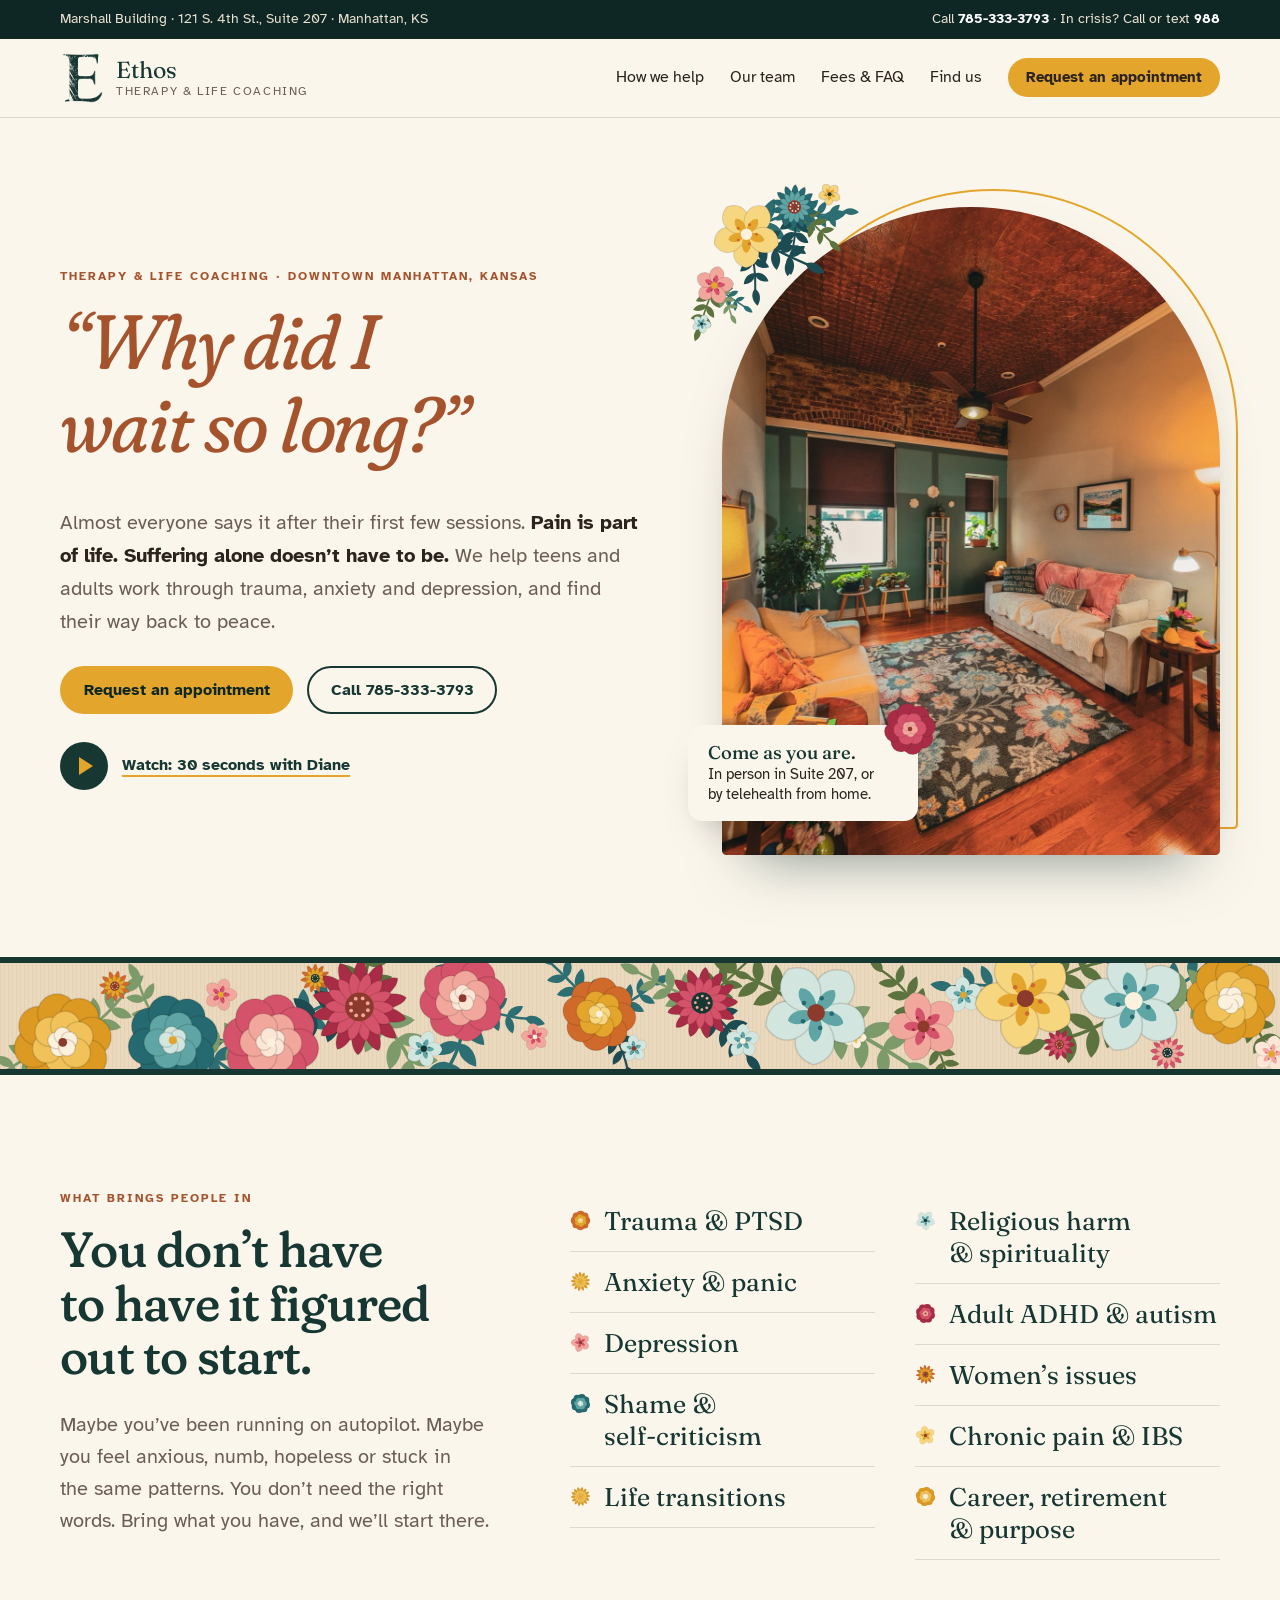
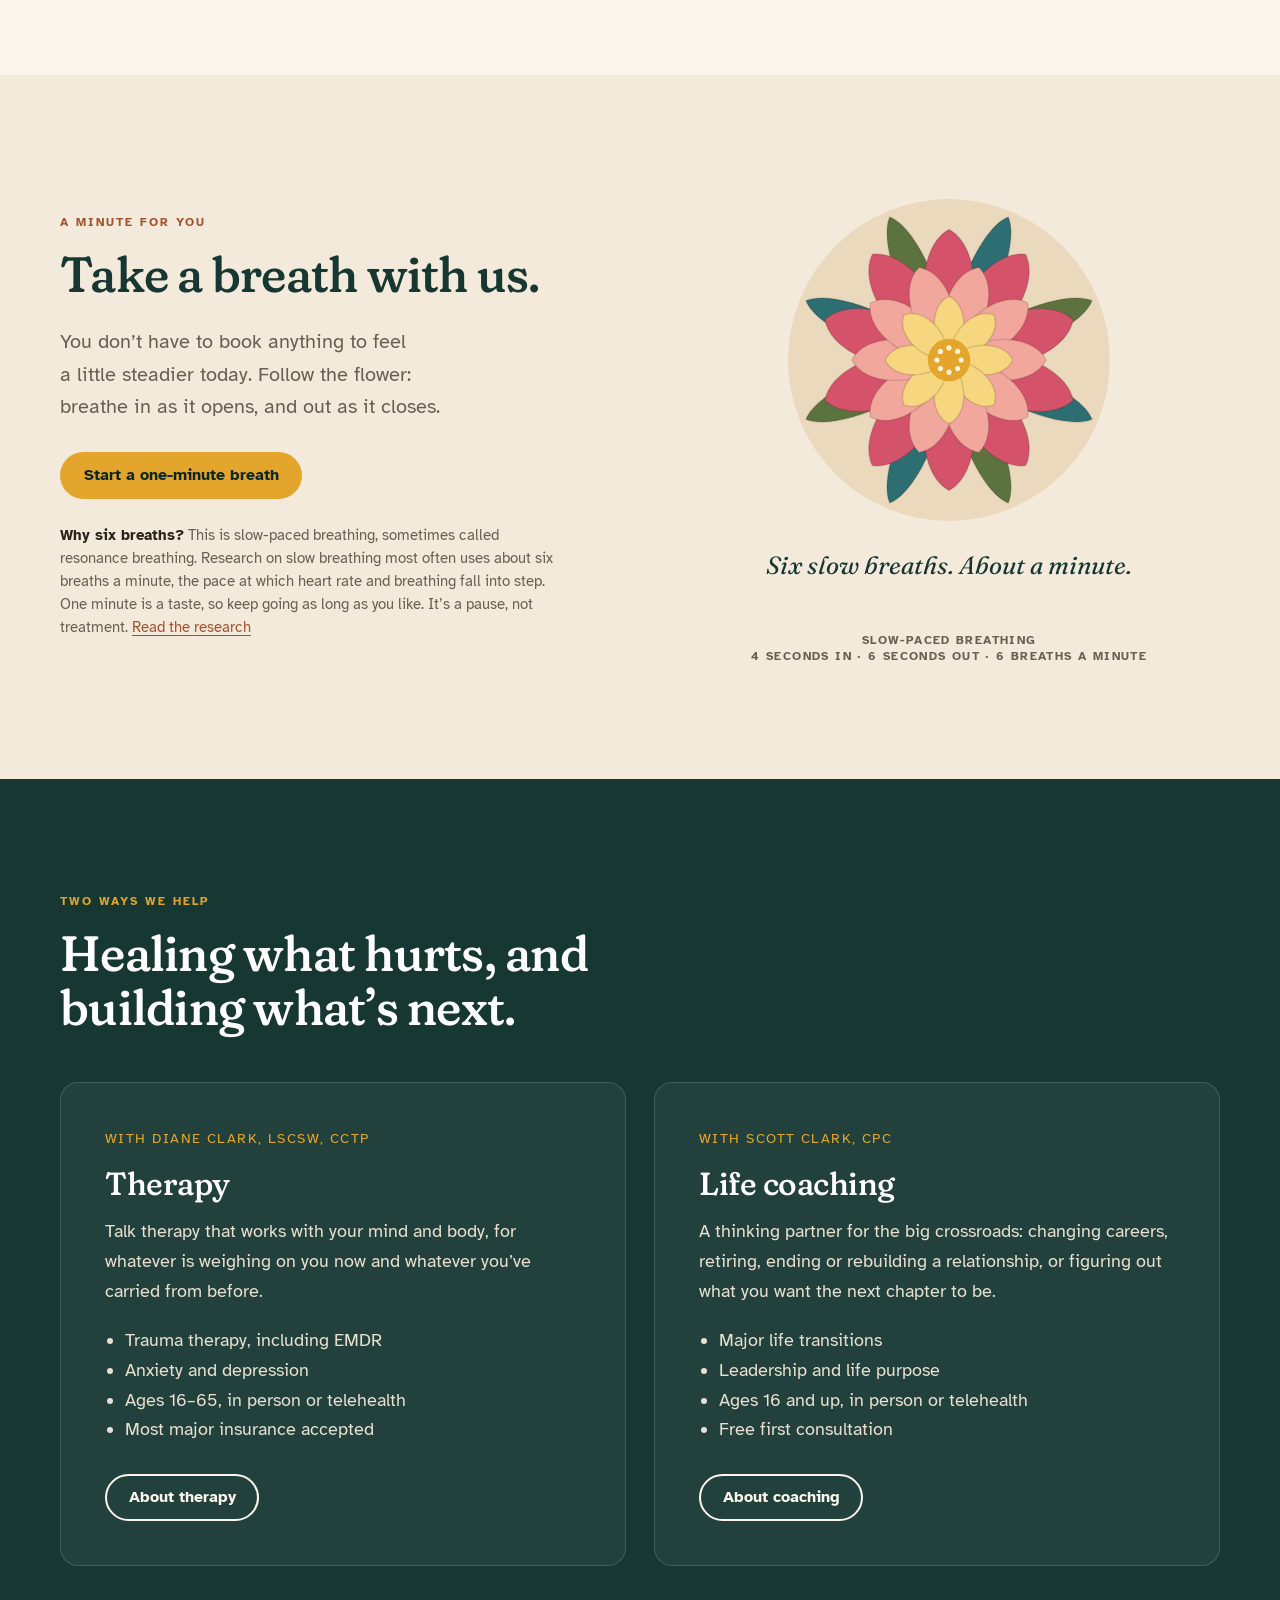
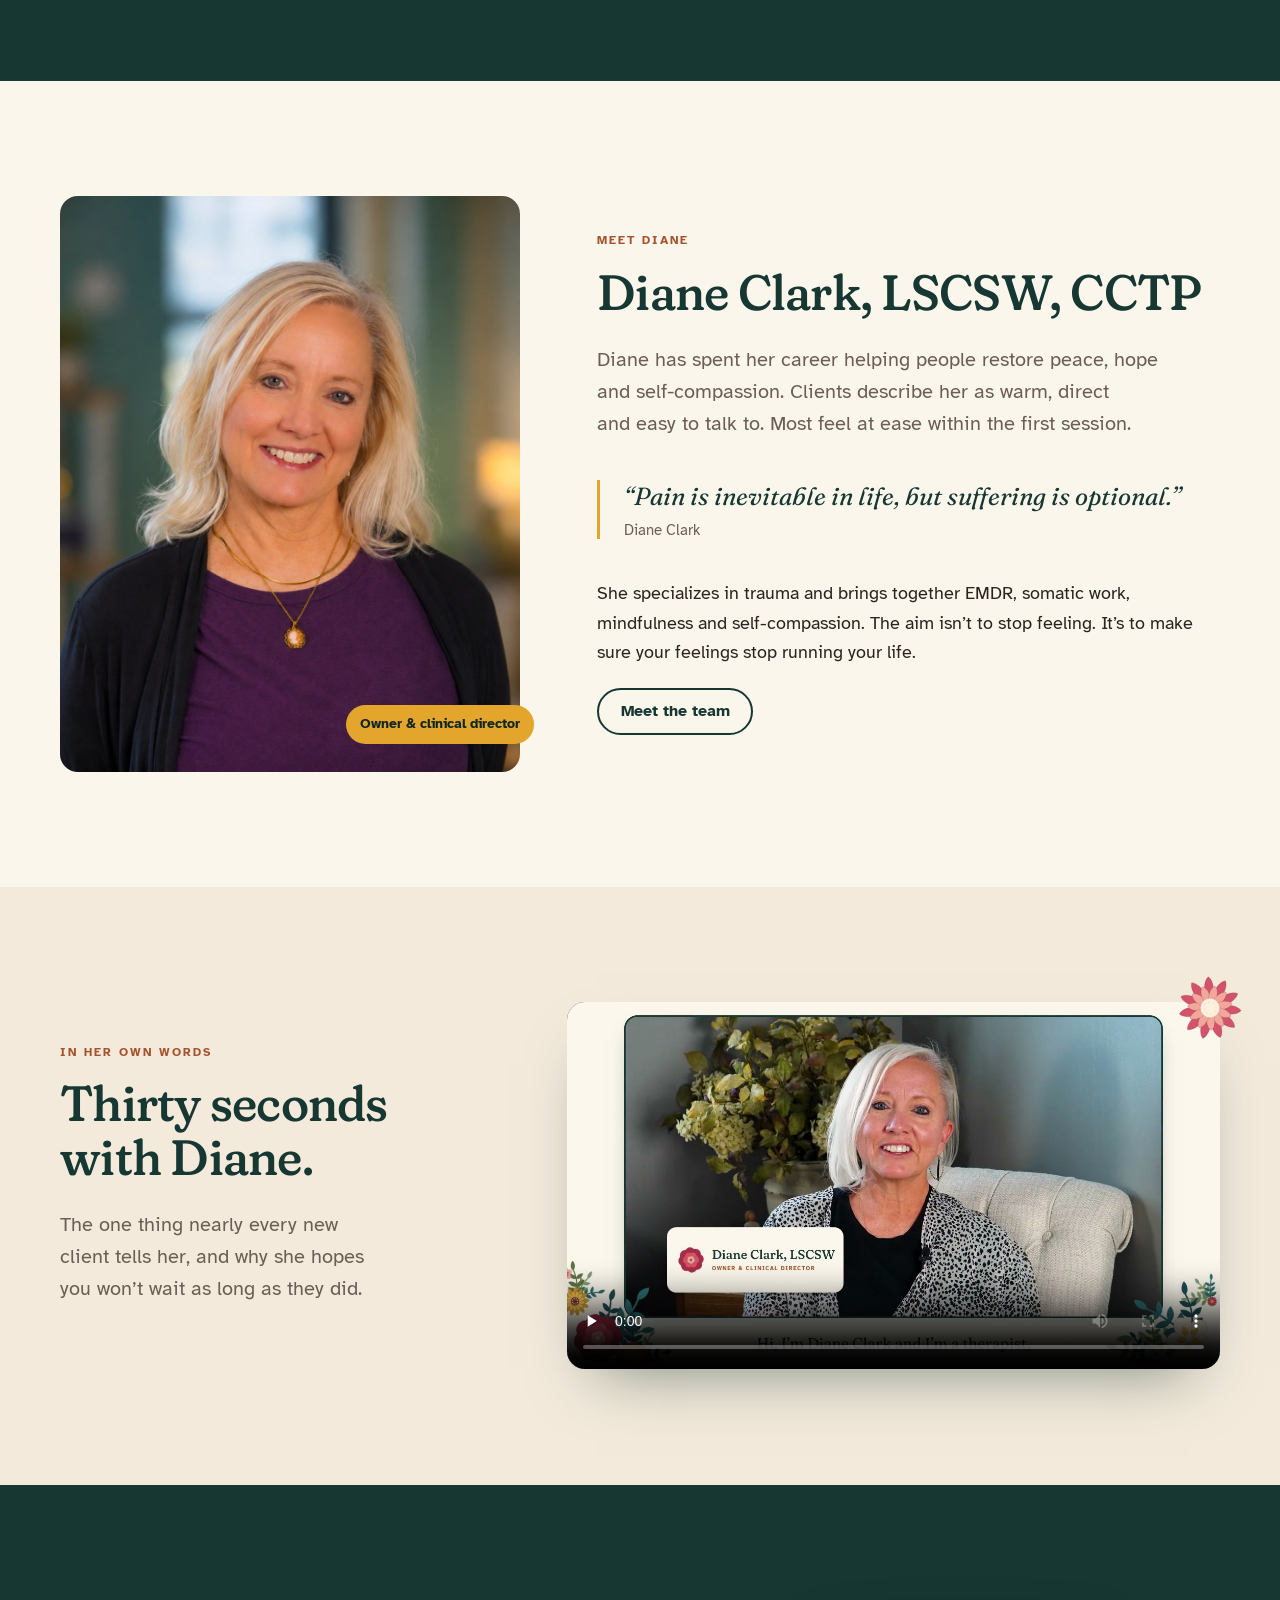
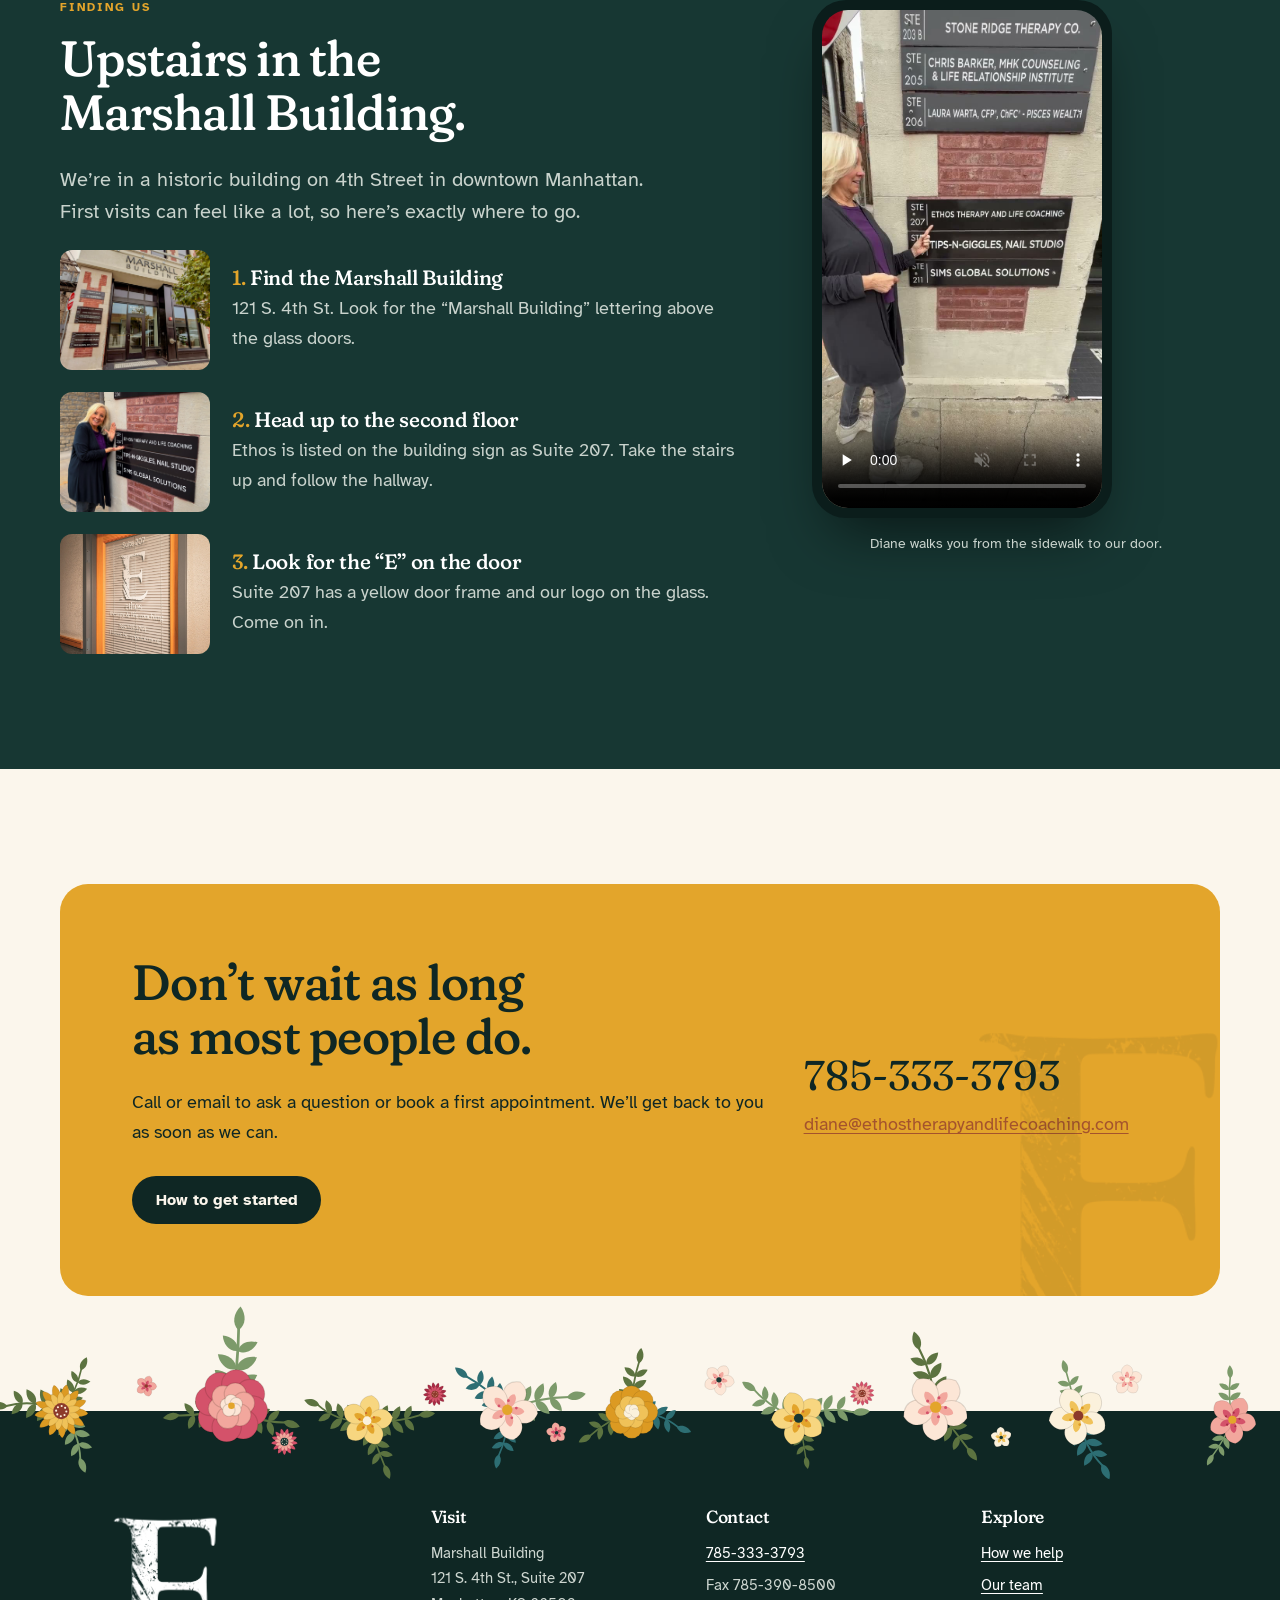
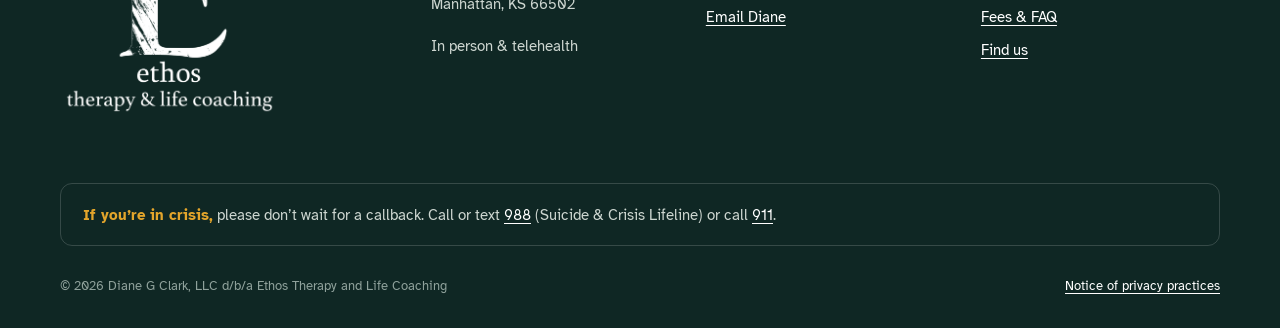
==== commit b0d1d5de: "Preview update 2026-11-12 14:08" ====
--- a/index.html
+++ b/index.html
@@ -33,7 +33,7 @@
 <link rel="preconnect" href="https://fonts.googleapis.com">
 <link rel="preconnect" href="https://fonts.gstatic.com" crossorigin>
 <link href="https://fonts.googleapis.com/css2?family=Atkinson+Hyperlegible:ital,wght@0,400;0,700;1,400&family=Fraunces:ital,opsz,wght,SOFT@0,9..144,300..600,100;1,9..144,300..600,100&display=swap" rel="stylesheet">
-<link rel="stylesheet" href="assets/site.css?v=14">
+<link rel="stylesheet" href="assets/site.css?v=15">
 </head>
 <body>
 <a class="skip" href="#main">Skip to content</a>
@@ -67,7 +67,7 @@
 <section class="hero">
   <div class="wrap">
     <div>
-      <span class="eyebrow rise"><span class="hide-sm">Therapy &amp; life coaching · </span>Downtown Manhattan, Kansas</span>
+      <span class="eyebrow rise"><span class="hide-sm">Therapy &amp; life coaching · </span><span class="nowrap">Downtown Manhattan, Kansas</span></span>
       <h1 class="rise d1"><span class="quote">“Why did I wait so long?”</span></h1>
       <p class="hero-sub rise d2">Almost everyone says it after their first few sessions. <strong>Pain is part of life. Suffering alone doesn’t have to be.</strong> We help teens and adults work through trauma, anxiety and depression, and find their way back to peace.</p>
       <div class="btn-row rise d3">
--- a/assets/site.css
+++ b/assets/site.css
@@ -46,6 +46,9 @@
 h2 { font-size: clamp(2rem, 4vw, 3.1rem); }
 h3 { font-size: 1.5rem; }
 p { margin: 0 0 1.1em; }
+/* Line breaks: headings and short display text split into even lines; body text never leaves a lone last word */
+h1, h2, h3, h4, .eyebrow, .lede, blockquote.pull, .breath-cue, .breath-label, .concern-list li, .hero-badge, .phone-cap, .watch-label, .path .who, .note { text-wrap: balance; }
+p, li, dd, summary { text-wrap: pretty; }
 .wrap { width: min(var(--wrap), 100% - 40px); margin-inline: auto; }
 .eyebrow {
   font: 700 .78rem/1.2 var(--sans);
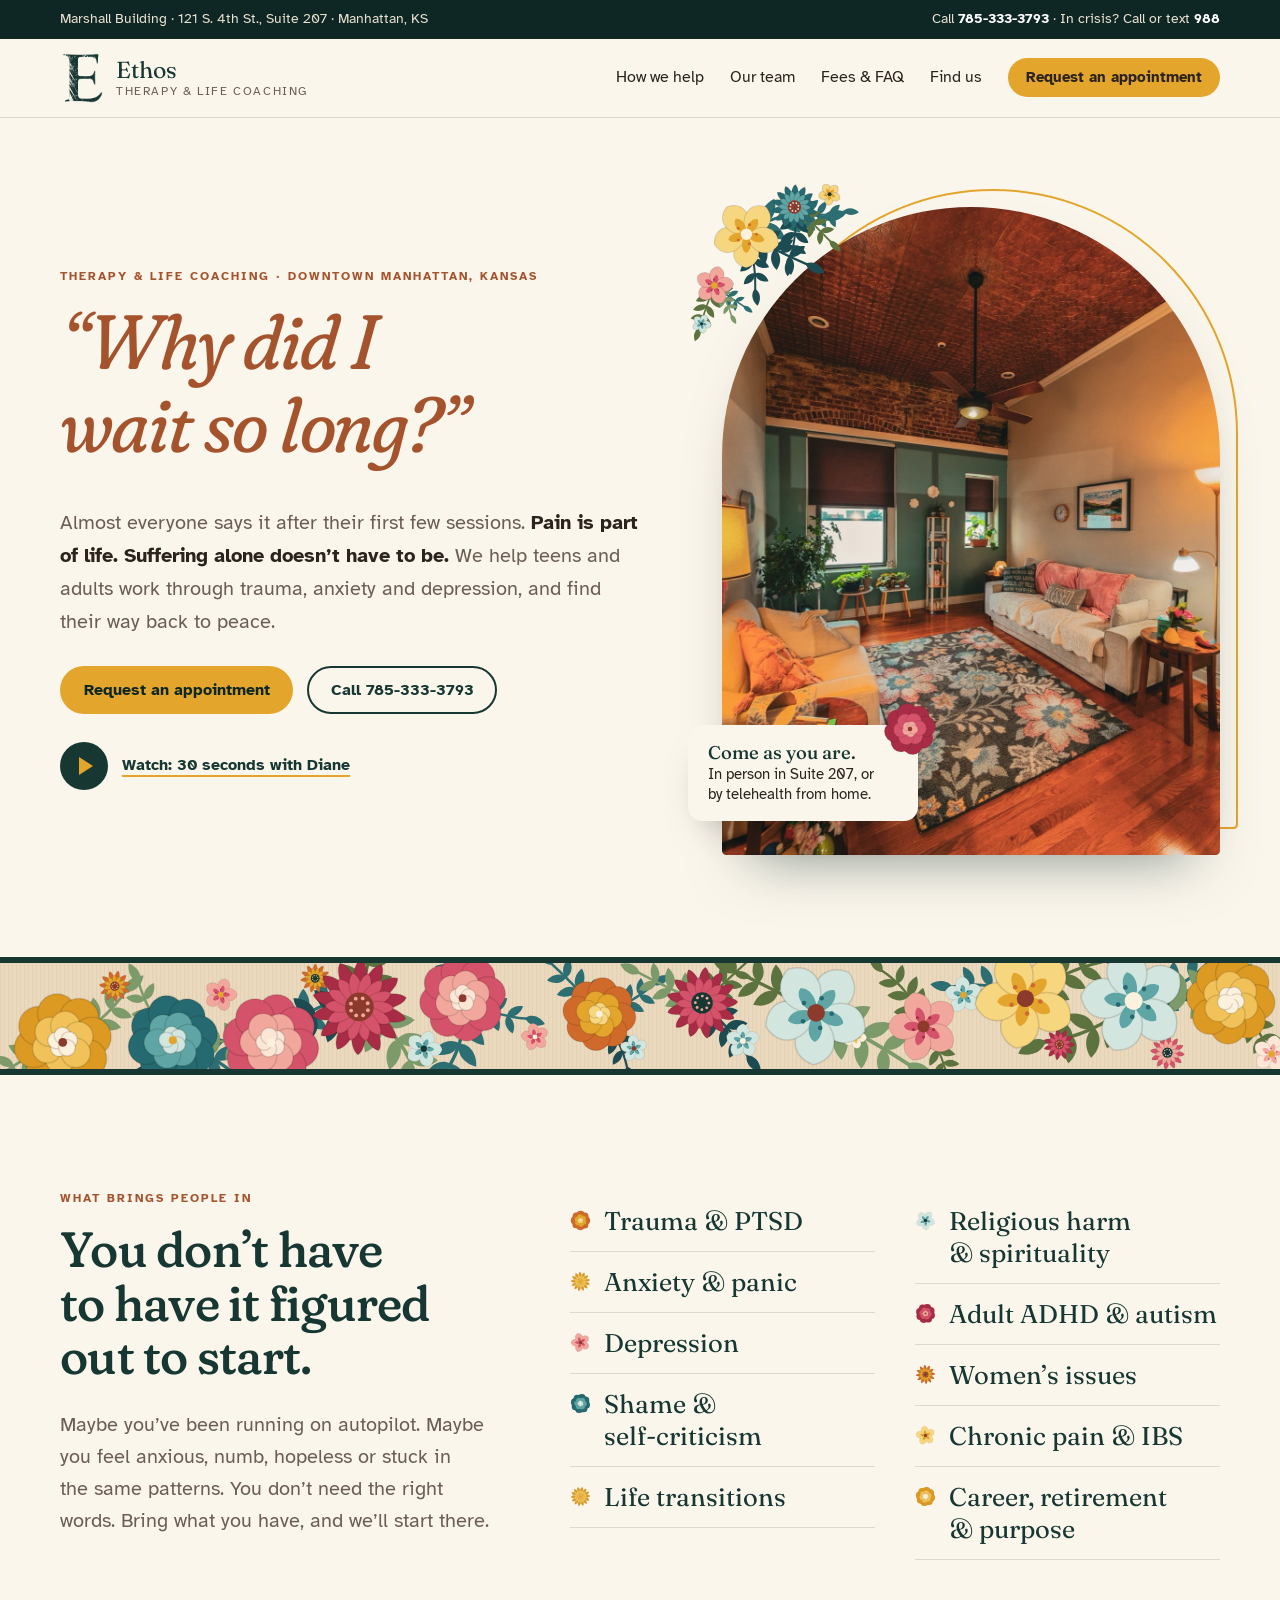
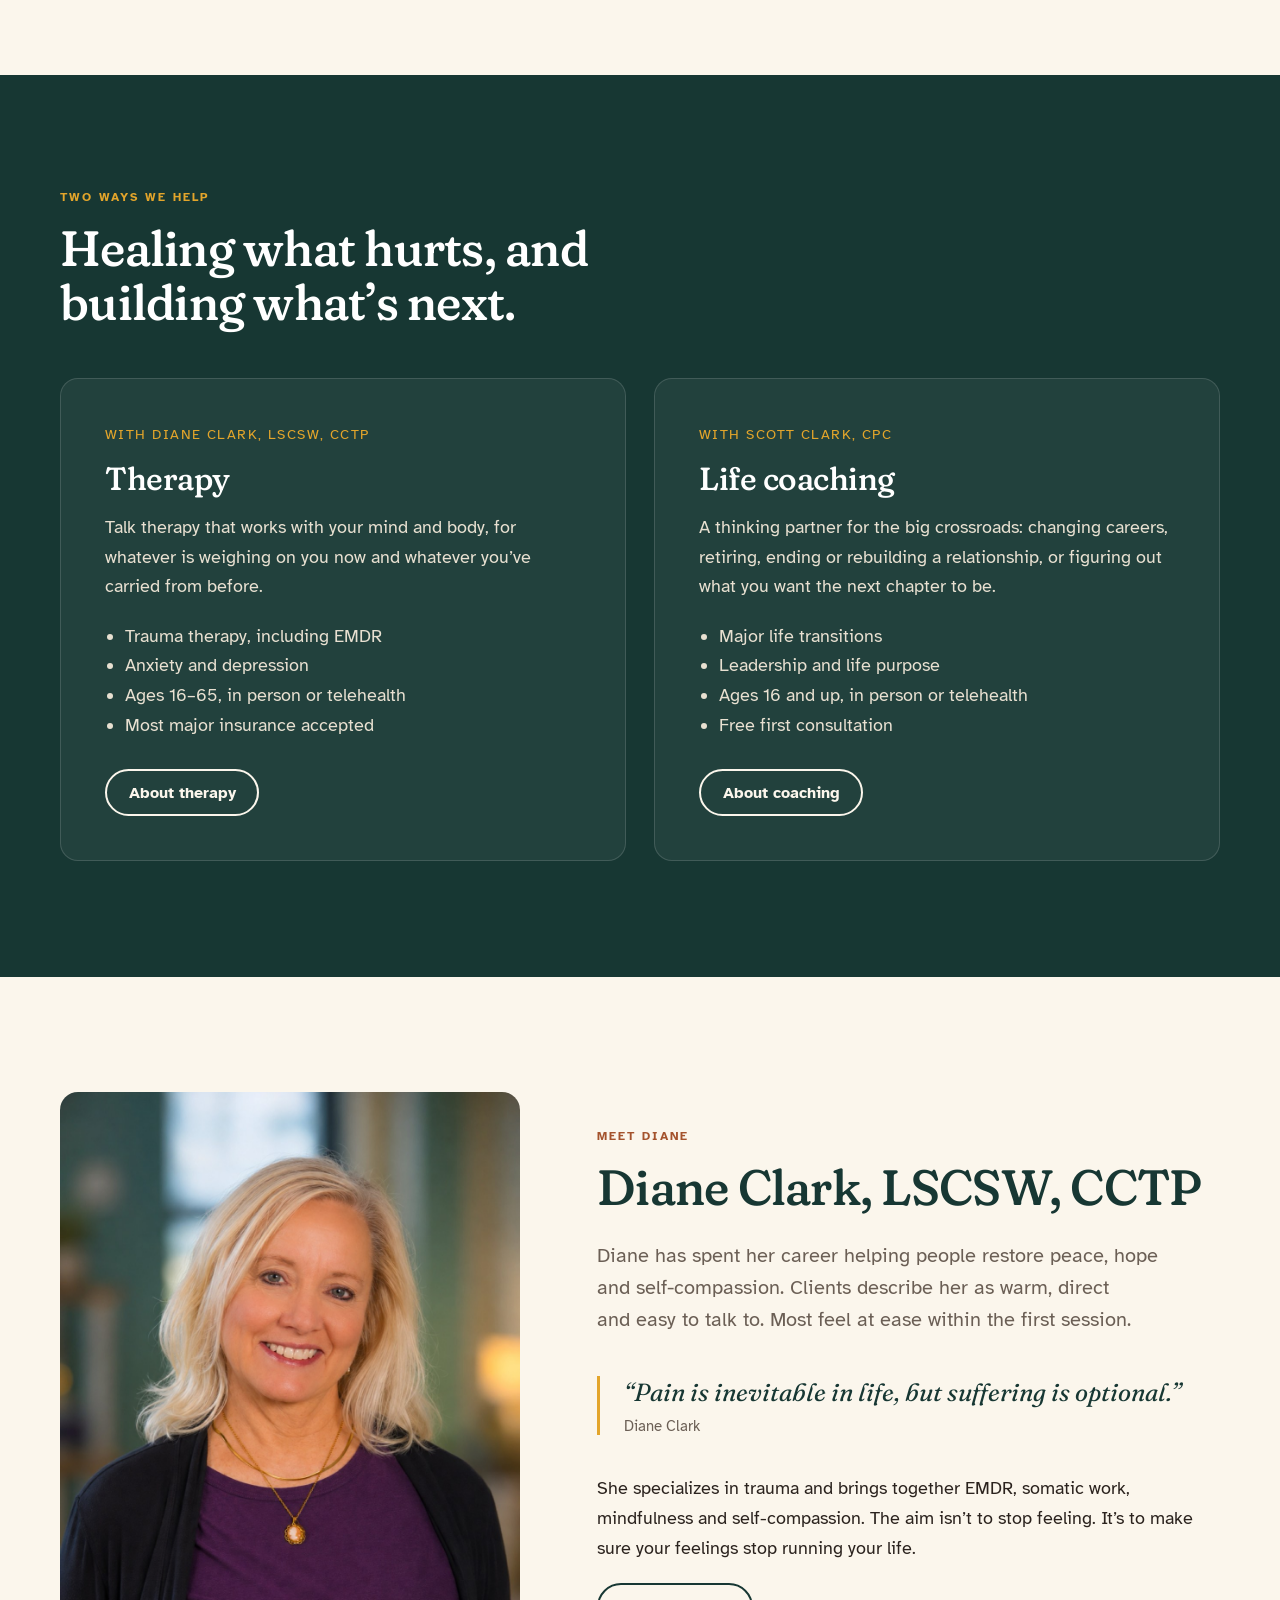
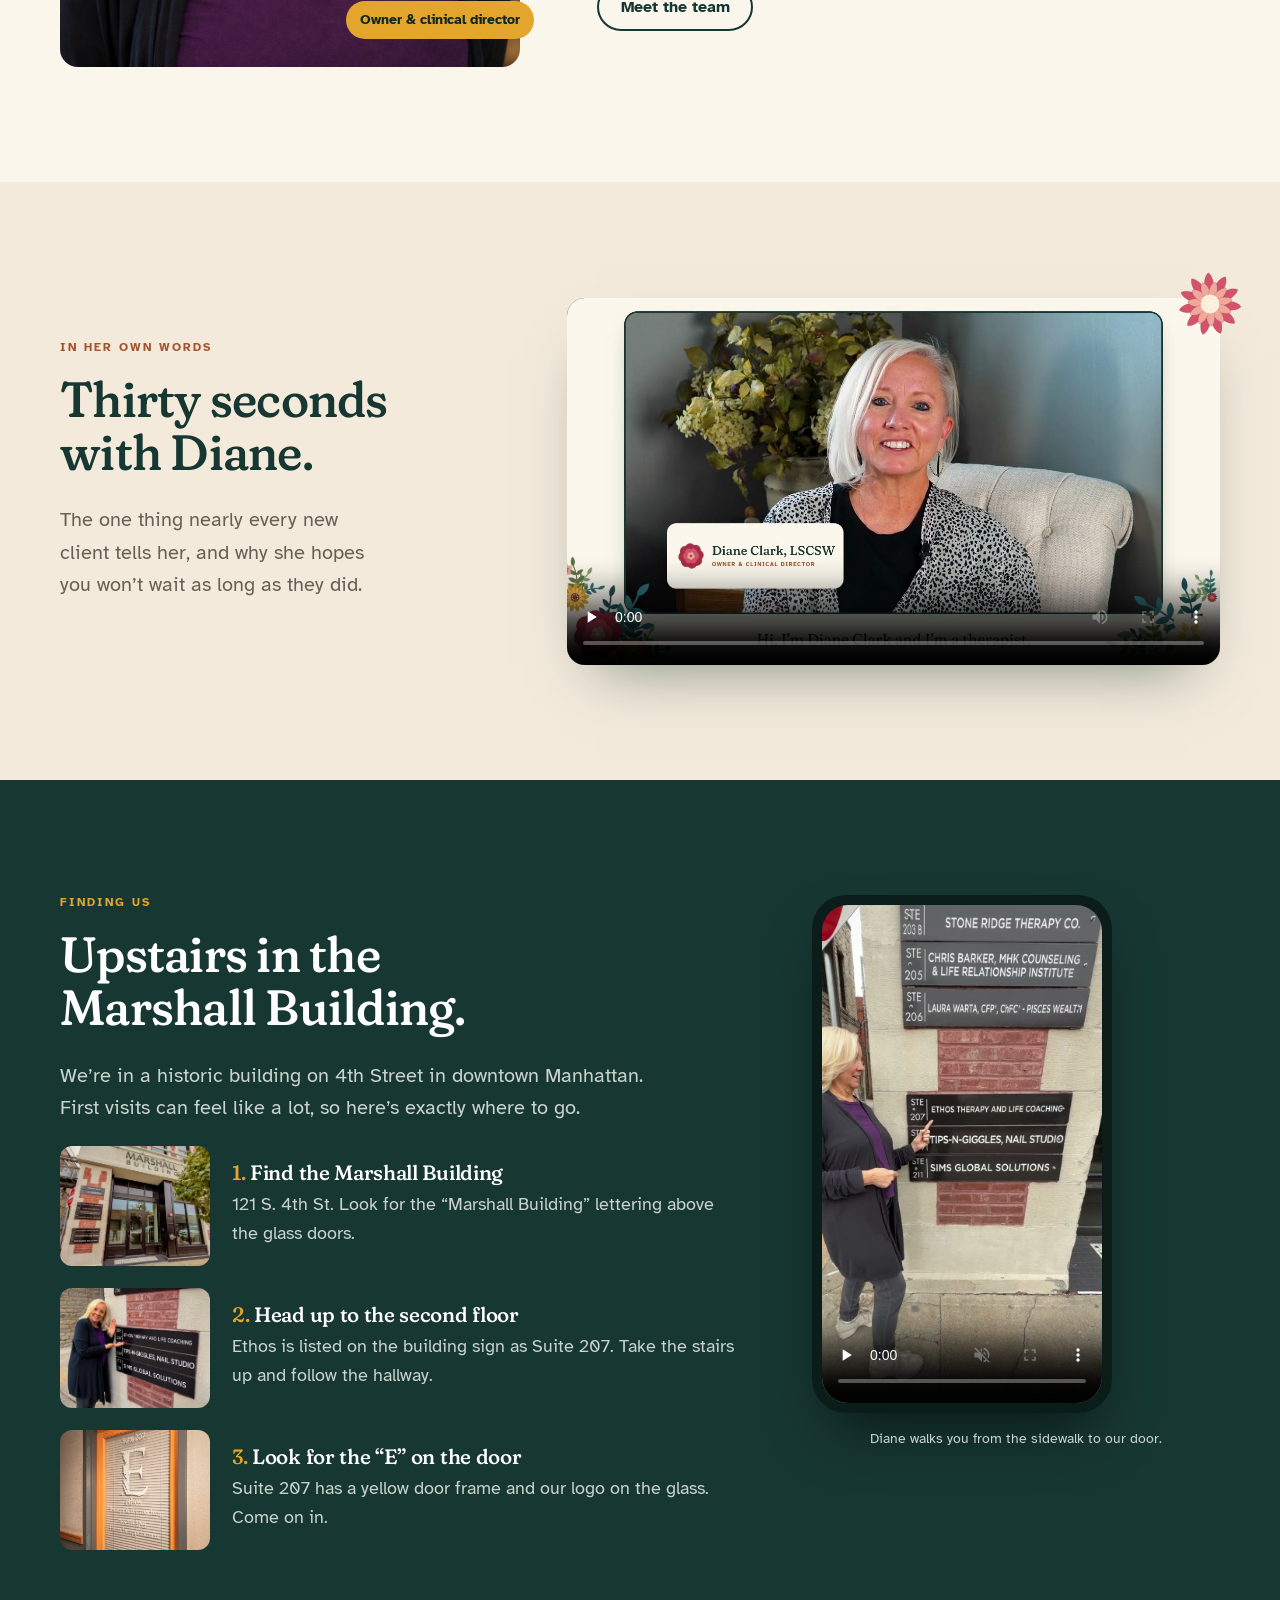
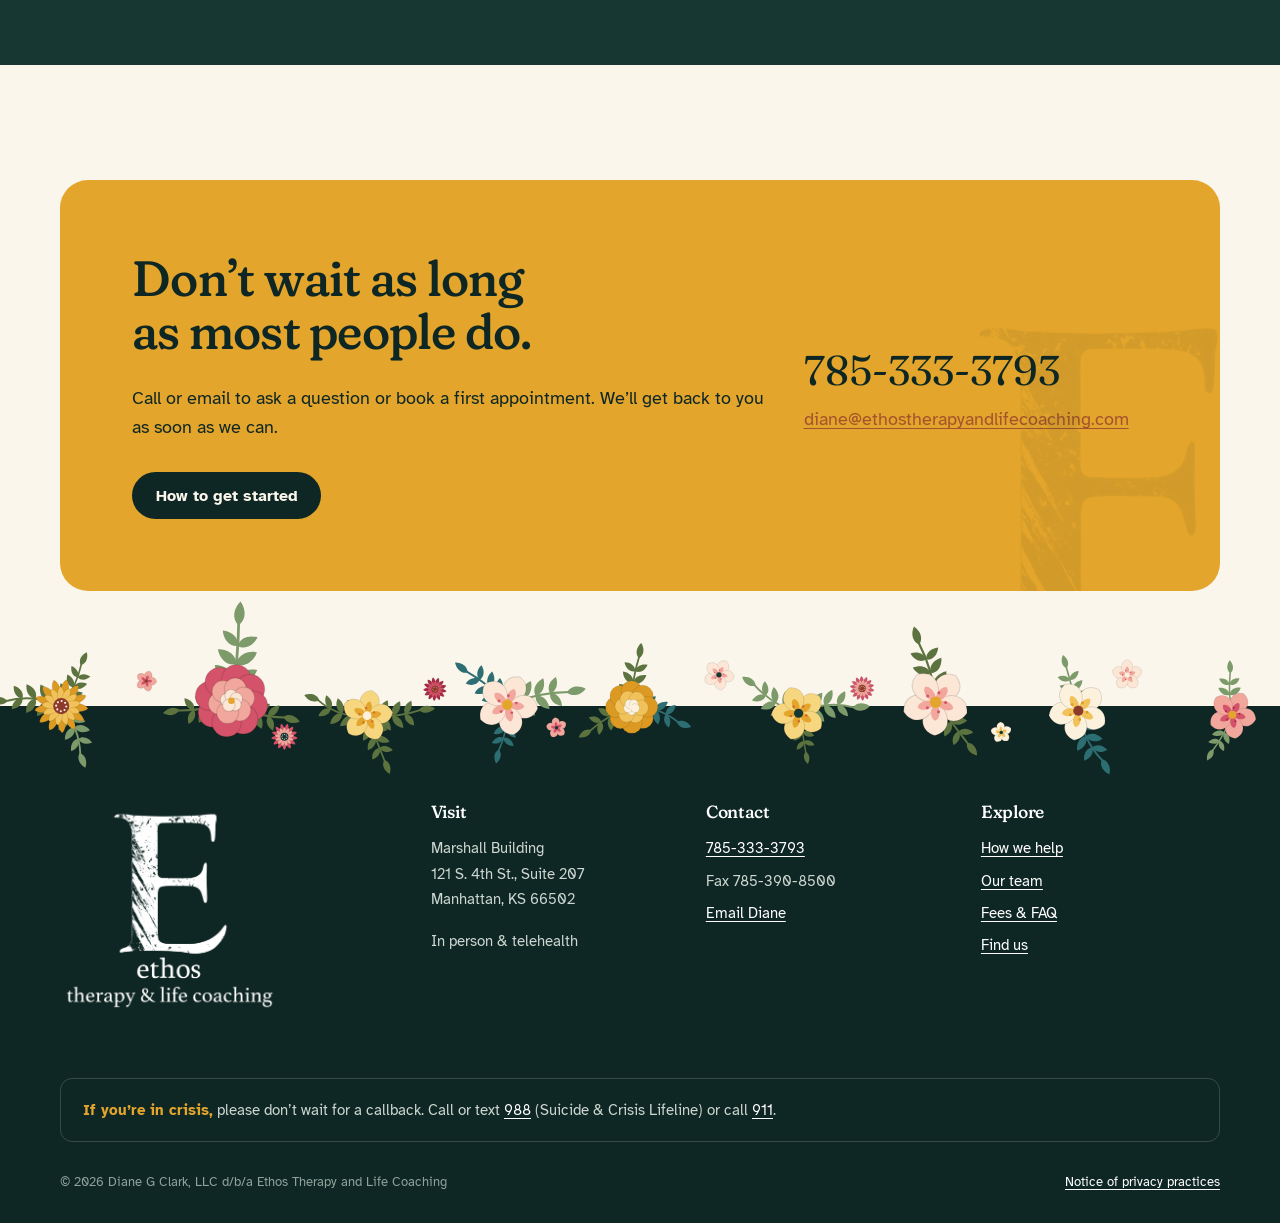
==== commit 1be1b91f: "Preview update 2026-11-13 13:45" ====
--- a/index.html
+++ b/index.html
@@ -33,7 +33,7 @@
 <link rel="preconnect" href="https://fonts.googleapis.com">
 <link rel="preconnect" href="https://fonts.gstatic.com" crossorigin>
 <link href="https://fonts.googleapis.com/css2?family=Atkinson+Hyperlegible:ital,wght@0,400;0,700;1,400&family=Fraunces:ital,opsz,wght,SOFT@0,9..144,300..600,100;1,9..144,300..600,100&display=swap" rel="stylesheet">
-<link rel="stylesheet" href="assets/site.css?v=15">
+<link rel="stylesheet" href="assets/site.css?v=16">
 </head>
 <body>
 <a class="skip" href="#main">Skip to content</a>
@@ -113,23 +113,6 @@
   </div>
 </section>
 
-<section class="cream" data-breath hidden>
-  <div class="wrap breath">
-    <div>
-      <span class="eyebrow">A minute for you</span>
-      <h2>Take a breath with us.</h2>
-      <p class="lede">You don’t have to book anything to feel a little steadier today. Follow the flower: breathe in as it opens, and out as it closes.</p>
-      <div class="btn-row"><button class="btn btn-primary" type="button" data-breath-toggle>Start a one-minute breath</button></div>
-      <p class="breath-note"><strong>Why six breaths?</strong> This is slow-paced breathing, sometimes called resonance breathing. Research on slow breathing most often uses about six breaths a minute, the pace at which heart rate and breathing fall into step. One minute is a taste, so keep going as long as you like. It’s a pause, not treatment. <a href="https://www.frontiersin.org/articles/10.3389/fpsyg.2014.00756/full" target="_blank" rel="noopener">Read the research</a></p>
-    </div>
-    <div class="breath-stage">
-      <div class="breath-flower" data-breath-flower></div>
-      <p class="breath-cue" data-breath-cue aria-live="polite">Six slow breaths. About a minute.</p>
-      <p class="breath-label">Slow-paced breathing<br>4 seconds in · 6 seconds out · 6 breaths a minute</p>
-    </div>
-  </div>
-</section>
-
 <section class="dark on-dark">
   <div class="wrap">
     <div class="section-head">
--- a/assets/site.css
+++ b/assets/site.css
@@ -422,6 +422,9 @@
 /* Responsive
    Desktop: 961px and up. Tablet: 740-960px (two columns kept, compact nav below 860).
    Phone: 739px and down (single column, Menu button, call bar). */
+@media (max-width: 1023px) {
+  .hero .eyebrow .hide-sm { display: none; }   /* keeps the hero's top line to one line beside the photo */
+}
 @media (max-width: 960px) {
   .concerns, .film, .cta, .grid-3 { grid-template-columns: 1fr; }
   .footer-grid { grid-template-columns: 1fr 1fr; }
